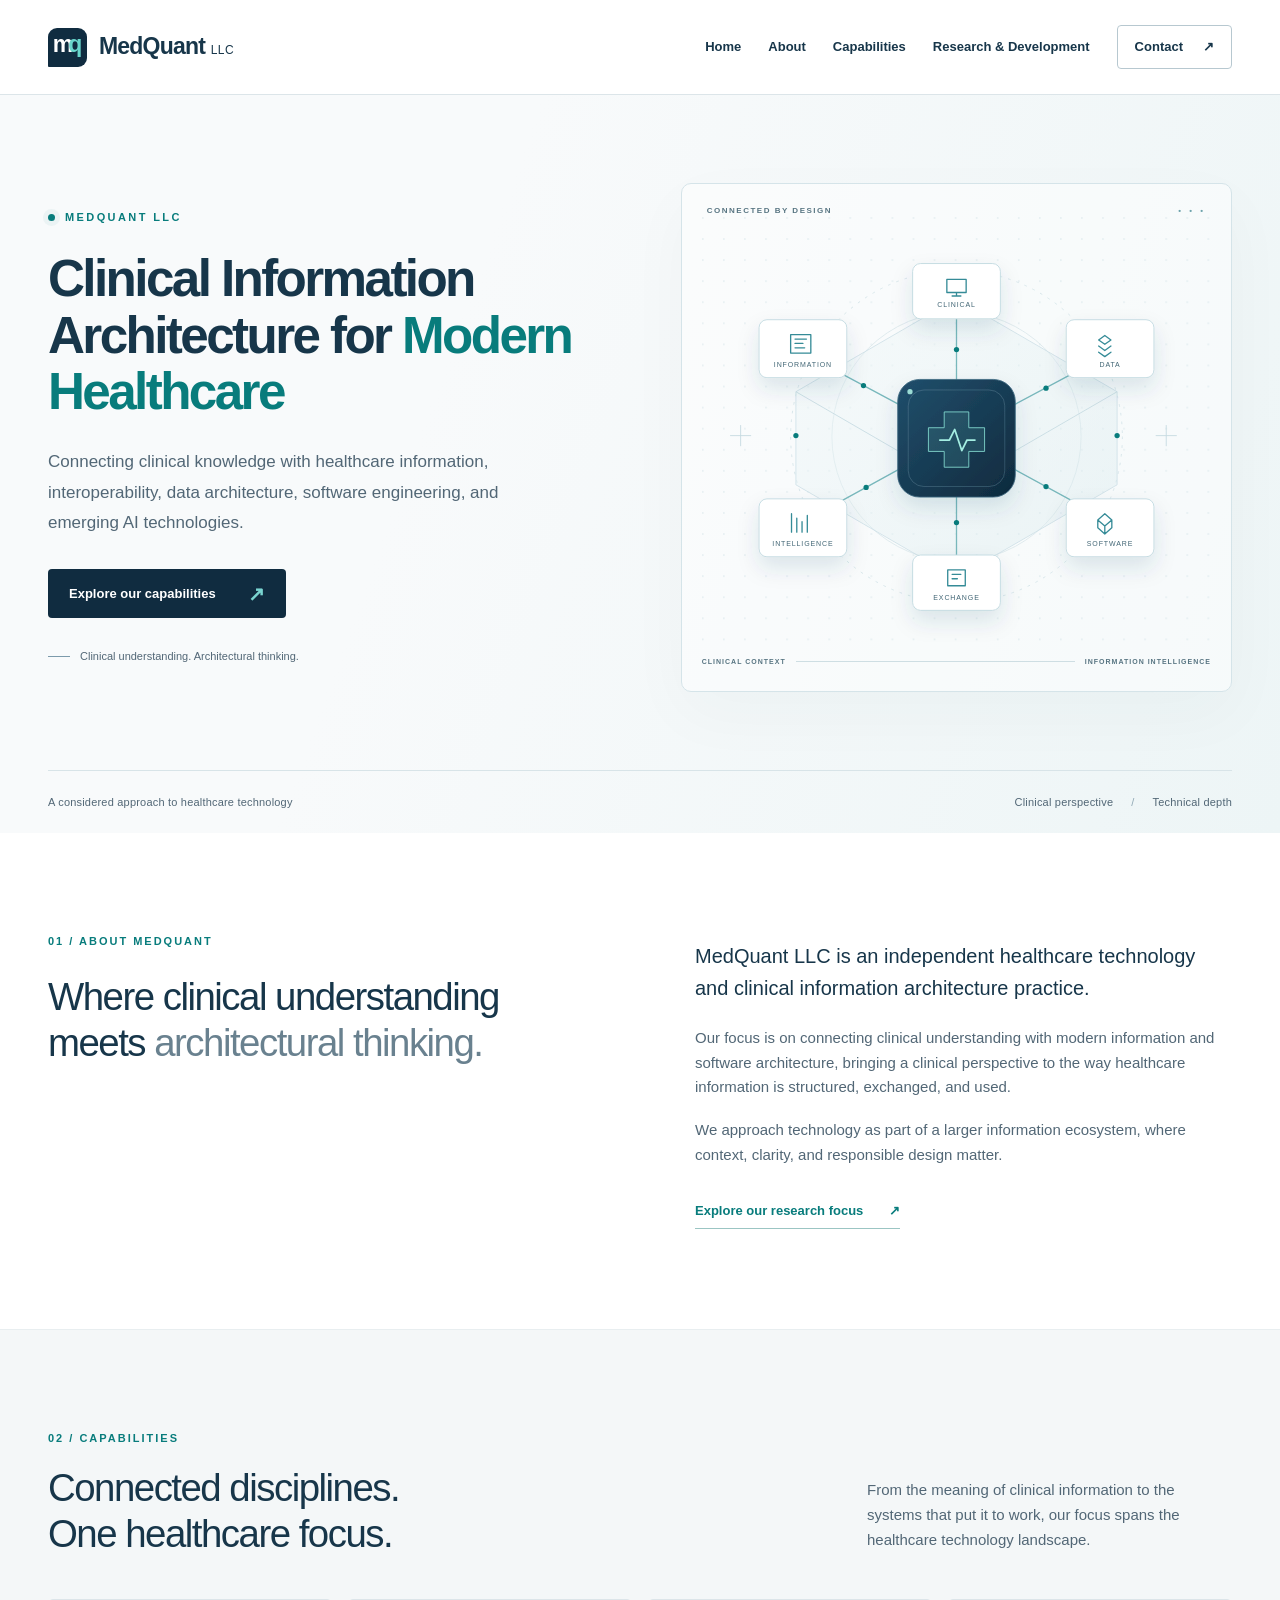
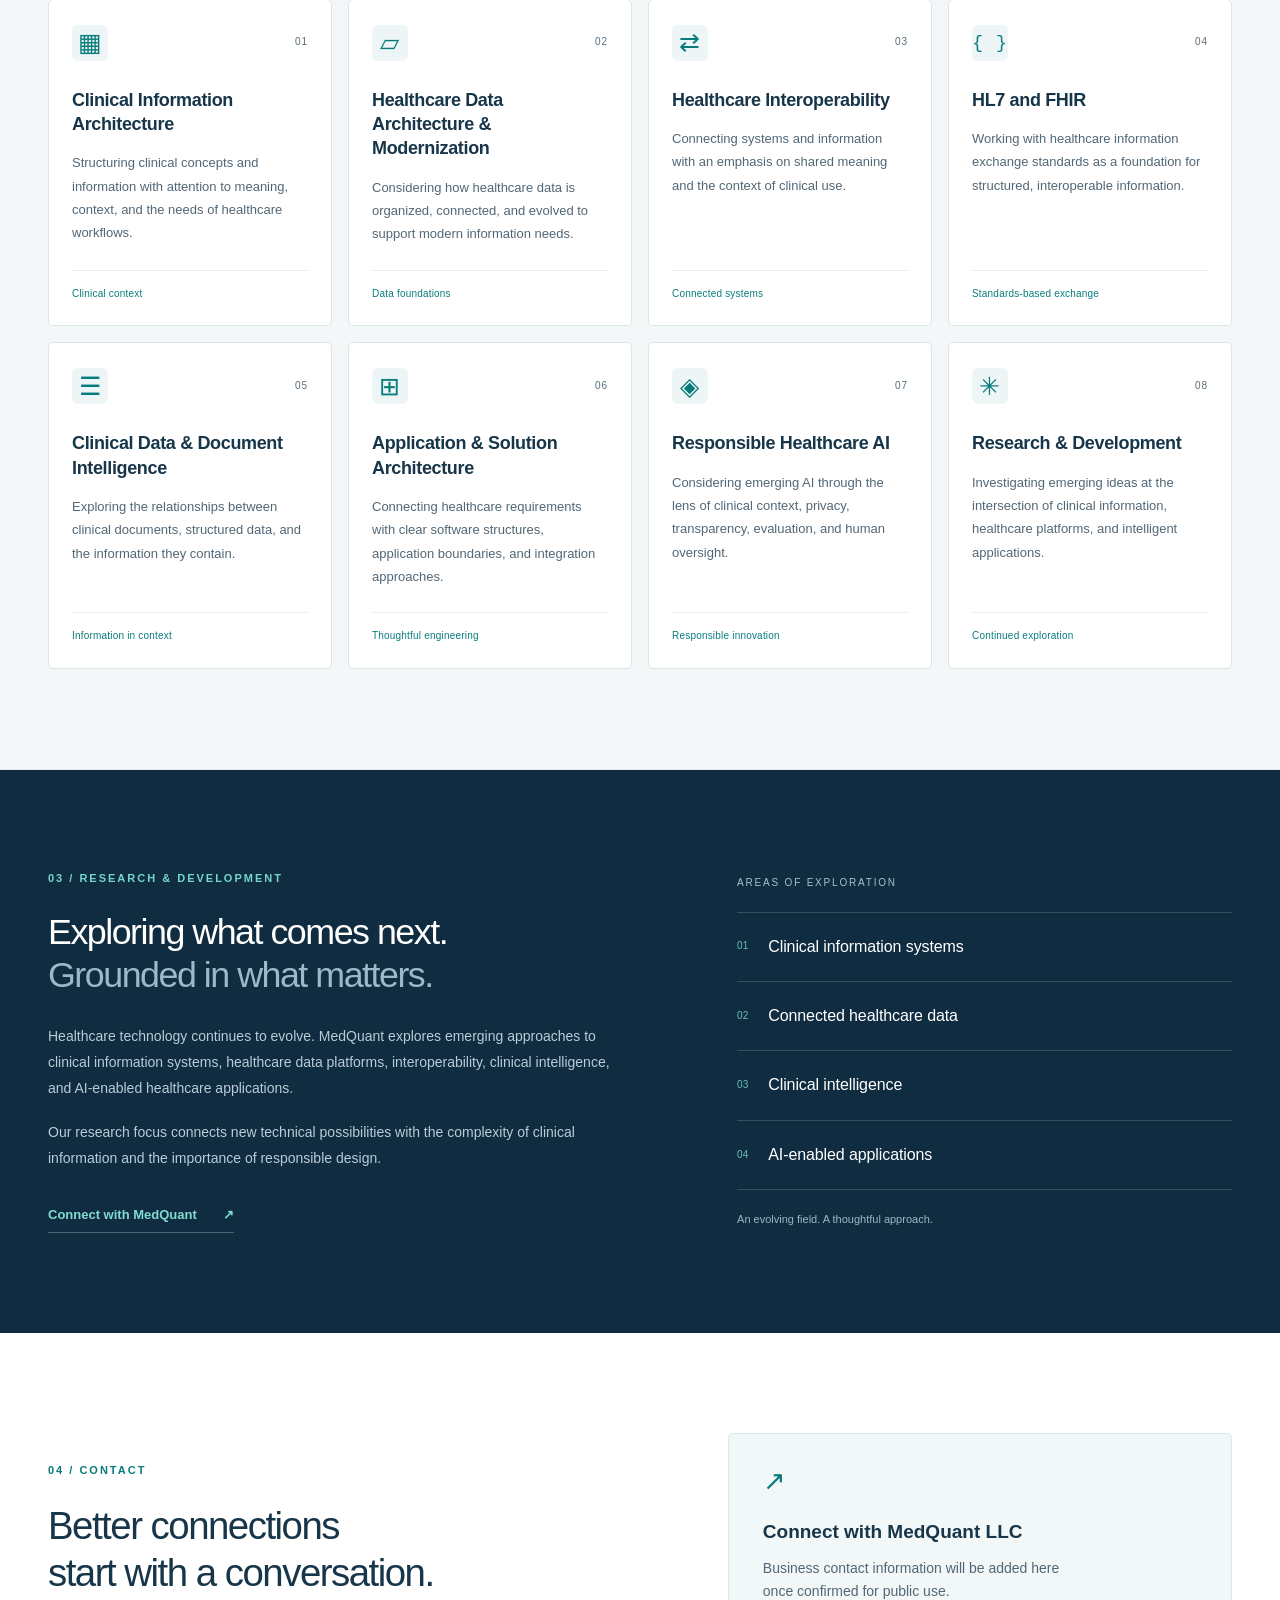
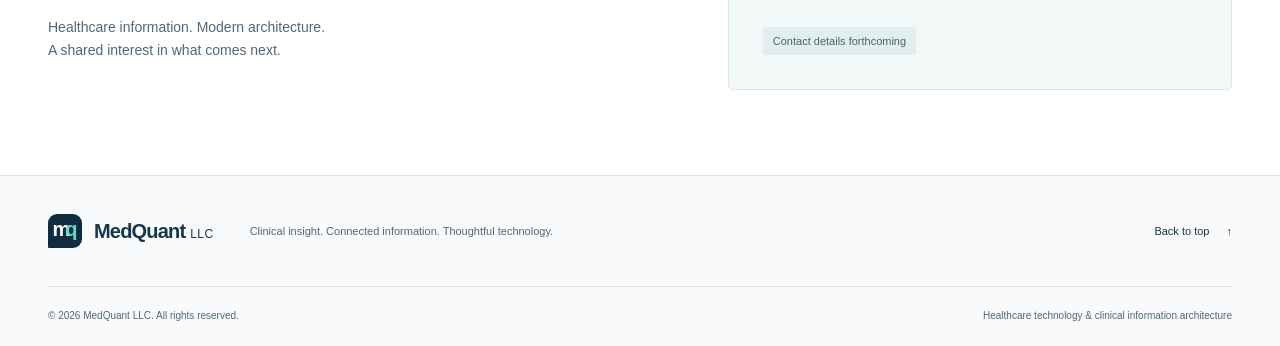
==== index.html @ b16096f4 "Build initial MedQuant public website Co-authored-by: Copilot <223556219+Copilot@users.noreply.githu" ====
<!doctype html>
<html lang="en">
  <head>
    <meta charset="utf-8">
    <meta name="viewport" content="width=device-width, initial-scale=1">
    <meta name="description" content="MedQuant LLC is an independent healthcare technology practice connecting clinical understanding with information architecture, interoperability, software engineering, and responsible AI.">
    <meta name="theme-color" content="#102c40">
    <title>MedQuant LLC | Clinical Information Architecture</title>
    <link rel="icon" href="assets/images/favicon.svg" type="image/svg+xml">
    <link rel="stylesheet" href="assets/css/styles.css">
    <script src="assets/js/main.js" defer></script>
  </head>
  <body>
    <a class="skip-link" href="#main">Skip to content</a>
    <header class="site-header">
      <div class="container header-inner">
        <a class="brand" href="#home" aria-label="MedQuant LLC home">
          <span class="brand-mark" aria-hidden="true">m<span>q</span></span>
          <span>MedQuant <span class="brand-legal">LLC</span></span>
        </a>
        <button class="menu-toggle" type="button" aria-expanded="false" aria-controls="primary-navigation" hidden>Menu <span aria-hidden="true">+</span></button>
        <nav id="primary-navigation" aria-label="Main navigation">
          <a href="#home">Home</a>
          <a href="#about">About</a>
          <a href="#capabilities">Capabilities</a>
          <a href="#research">Research &amp; Development</a>
          <a class="nav-contact" href="#contact">Contact <span aria-hidden="true">&#8599;</span></a>
        </nav>
      </div>
    </header>

    <main id="main">
      <section class="hero" id="home" aria-labelledby="hero-title">
        <div class="container hero-grid">
          <div class="hero-copy">
            <p class="eyebrow"><span class="status-dot" aria-hidden="true"></span> MedQuant LLC</p>
            <h1 id="hero-title">Clinical Information Architecture for <span>Modern Healthcare</span></h1>
            <p class="hero-description">Connecting clinical knowledge with healthcare information, interoperability, data architecture, software engineering, and emerging AI technologies.</p>
            <a class="button button-primary" href="#capabilities">Explore our capabilities <span aria-hidden="true">&#8599;</span></a>
            <div class="hero-note"><span aria-hidden="true"></span> Clinical understanding. Architectural thinking.</div>
          </div>
          <div class="hero-visual" aria-hidden="true">
            <div class="visual-heading"><span>CONNECTED BY DESIGN</span><span class="visual-dots">&#8226; &#8226; &#8226;</span></div>
            <img src="assets/images/architecture.svg" alt="" width="580" height="500" fetchpriority="high">
            <div class="visual-caption"><span>CLINICAL CONTEXT</span><span class="caption-line"></span><span>INFORMATION INTELLIGENCE</span></div>
          </div>
        </div>
        <div class="container hero-bottom"><span>A considered approach to healthcare technology</span><span class="hero-bottom-right">Clinical perspective <span aria-hidden="true">/</span> Technical depth</span></div>
      </section>

      <section class="section about" id="about" aria-labelledby="about-title">
        <div class="container about-grid">
          <div>
            <p class="eyebrow">01 / About MedQuant</p>
            <h2 id="about-title">Where clinical understanding meets <span class="text-muted">architectural thinking.</span></h2>
          </div>
          <div class="about-copy">
            <p class="lead">MedQuant LLC is an independent healthcare technology and clinical information architecture practice.</p>
            <p>Our focus is on connecting clinical understanding with modern information and software architecture, bringing a clinical perspective to the way healthcare information is structured, exchanged, and used.</p>
            <p>We approach technology as part of a larger information ecosystem, where context, clarity, and responsible design matter.</p>
            <a class="text-link" href="#research">Explore our research focus <span aria-hidden="true">&#8599;</span></a>
          </div>
        </div>
      </section>

      <section class="section capabilities" id="capabilities" aria-labelledby="capabilities-title">
        <div class="container">
          <div class="section-heading">
            <div>
              <p class="eyebrow">02 / Capabilities</p>
              <h2 id="capabilities-title">Connected disciplines.<br>One healthcare focus.</h2>
            </div>
            <p>From the meaning of clinical information to the systems that put it to work, our focus spans the healthcare technology landscape.</p>
          </div>
          <div class="capability-grid">
            <article class="capability-card">
              <div class="card-top"><span class="card-symbol" aria-hidden="true">&#9638;</span><span>01</span></div>
              <h3>Clinical Information Architecture</h3>
              <p>Structuring clinical concepts and information with attention to meaning, context, and the needs of healthcare workflows.</p>
              <span class="card-tag">Clinical context</span>
            </article>
            <article class="capability-card">
              <div class="card-top"><span class="card-symbol" aria-hidden="true">&#9649;</span><span>02</span></div>
              <h3>Healthcare Data Architecture &amp; Modernization</h3>
              <p>Considering how healthcare data is organized, connected, and evolved to support modern information needs.</p>
              <span class="card-tag">Data foundations</span>
            </article>
            <article class="capability-card">
              <div class="card-top"><span class="card-symbol" aria-hidden="true">&#8644;</span><span>03</span></div>
              <h3>Healthcare Interoperability</h3>
              <p>Connecting systems and information with an emphasis on shared meaning and the context of clinical use.</p>
              <span class="card-tag">Connected systems</span>
            </article>
            <article class="capability-card">
              <div class="card-top"><span class="card-symbol symbol-code" aria-hidden="true">{ }</span><span>04</span></div>
              <h3>HL7 and FHIR</h3>
              <p>Working with healthcare information exchange standards as a foundation for structured, interoperable information.</p>
              <span class="card-tag">Standards-based exchange</span>
            </article>
            <article class="capability-card">
              <div class="card-top"><span class="card-symbol" aria-hidden="true">&#9776;</span><span>05</span></div>
              <h3>Clinical Data &amp; Document Intelligence</h3>
              <p>Exploring the relationships between clinical documents, structured data, and the information they contain.</p>
              <span class="card-tag">Information in context</span>
            </article>
            <article class="capability-card">
              <div class="card-top"><span class="card-symbol" aria-hidden="true">&#8862;</span><span>06</span></div>
              <h3>Application &amp; Solution Architecture</h3>
              <p>Connecting healthcare requirements with clear software structures, application boundaries, and integration approaches.</p>
              <span class="card-tag">Thoughtful engineering</span>
            </article>
            <article class="capability-card">
              <div class="card-top"><span class="card-symbol" aria-hidden="true">&#9672;</span><span>07</span></div>
              <h3>Responsible Healthcare AI</h3>
              <p>Considering emerging AI through the lens of clinical context, privacy, transparency, evaluation, and human oversight.</p>
              <span class="card-tag">Responsible innovation</span>
            </article>
            <article class="capability-card">
              <div class="card-top"><span class="card-symbol" aria-hidden="true">&#10035;</span><span>08</span></div>
              <h3>Research &amp; Development</h3>
              <p>Investigating emerging ideas at the intersection of clinical information, healthcare platforms, and intelligent applications.</p>
              <span class="card-tag">Continued exploration</span>
            </article>
          </div>
        </div>
      </section>

      <section class="section research" id="research" aria-labelledby="research-title">
        <div class="container research-grid">
          <div class="research-copy">
            <p class="eyebrow">03 / Research &amp; Development</p>
            <h2 id="research-title">Exploring what comes next.<br><span>Grounded in what matters.</span></h2>
            <p>Healthcare technology continues to evolve. MedQuant explores emerging approaches to clinical information systems, healthcare data platforms, interoperability, clinical intelligence, and AI-enabled healthcare applications.</p>
            <p>Our research focus connects new technical possibilities with the complexity of clinical information and the importance of responsible design.</p>
            <a class="text-link" href="#contact">Connect with MedQuant <span aria-hidden="true">&#8599;</span></a>
          </div>
          <div class="research-topics">
            <p class="topics-label">AREAS OF EXPLORATION</p>
            <div><span class="topic-number">01</span><h3>Clinical information systems</h3></div>
            <div><span class="topic-number">02</span><h3>Connected healthcare data</h3></div>
            <div><span class="topic-number">03</span><h3>Clinical intelligence</h3></div>
            <div><span class="topic-number">04</span><h3>AI-enabled applications</h3></div>
            <p class="research-note">An evolving field. A thoughtful approach.</p>
          </div>
        </div>
      </section>

      <section class="section contact" id="contact" aria-labelledby="contact-title">
        <div class="container contact-panel">
          <div>
            <p class="eyebrow">04 / Contact</p>
            <h2 id="contact-title">Better connections<br>start with a conversation.</h2>
            <p>Healthcare information. Modern architecture.<br>A shared interest in what comes next.</p>
          </div>
          <!-- Replace this placeholder only with validated public business contact details. -->
          <div class="contact-details">
            <span class="contact-icon" aria-hidden="true">&#8599;</span>
            <h3>Connect with MedQuant LLC</h3>
            <p>Business contact information will be added here once confirmed for public use.</p>
            <span class="contact-status">Contact details forthcoming</span>
          </div>
        </div>
      </section>
    </main>

    <footer class="site-footer">
      <div class="container footer-main">
        <a class="brand" href="#home"><span class="brand-mark" aria-hidden="true">m<span>q</span></span><span>MedQuant <span class="brand-legal">LLC</span></span></a>
        <p>Clinical insight. Connected information. Thoughtful technology.</p>
        <a class="back-top" href="#home">Back to top <span aria-hidden="true">&#8593;</span></a>
      </div>
      <div class="container footer-bottom">
        <p>&copy; <span id="copyright-year">2026</span> MedQuant LLC. All rights reserved.</p>
        <span>Healthcare technology &amp; clinical information architecture</span>
      </div>
    </footer>
  </body>
</html>
---- assets/css/styles.css ----
:root {
  color-scheme: light;
  --navy: #102c40;
  --ink: #17364a;
  --muted: #526776;
  --teal: #087c7c;
  --line: #dce5e9;
  --paper: #f4f7f8;
  --white: #fff;
}

* { box-sizing: border-box; }
html { scroll-behavior: smooth; scroll-padding-top: 110px; }
body { margin: 0; color: var(--ink); background: var(--white); font-family: "Segoe UI", Arial, sans-serif; font-size: 16px; line-height: 1.65; -webkit-font-smoothing: antialiased; }
a { color: inherit; text-decoration: none; }
button { font: inherit; }
img { display: block; max-width: 100%; height: auto; }
h1, h2, h3, p { margin: 0; }
h1, h2, h3 { line-height: 1.15; }
a, button { -webkit-tap-highlight-color: transparent; }
a:focus-visible, button:focus-visible { outline: 3px solid #087c7c; outline-offset: 6px; border-radius: 2px; }
.container { width: min(1240px, calc(100% - 96px)); margin-inline: auto; }
.skip-link { position: fixed; top: 10px; left: 10px; z-index: 20; padding: 10px 18px; background: var(--white); color: var(--navy); transform: translateY(-160%); }
.skip-link:focus { transform: translateY(0); }
.site-header { position: sticky; top: 0; z-index: 10; background: rgba(255,255,255,.97); border-bottom: 1px solid var(--line); }
.header-inner { display: flex; align-items: center; justify-content: space-between; min-height: 94px; gap: 30px; }
.brand { display: inline-flex; align-items: center; gap: 12px; font-size: 23px; font-weight: 650; letter-spacing: -.8px; white-space: nowrap; }
.brand-legal { font-size: 12px; font-weight: 500; letter-spacing: .5px; }
.brand-mark { display: inline-flex; align-items: center; justify-content: center; width: 39px; height: 39px; border-radius: 9px 9px 9px 1px; background: var(--navy); color: white; font-size: 23px; font-weight: 600; letter-spacing: -5px; padding-right: 5px; padding-bottom: 4px; }
.brand-mark span { color: #69d6cb; }
nav { display: flex; align-items: center; gap: 27px; font-size: 13px; font-weight: 600; }
nav a { padding-block: 12px; }
nav a:hover, .back-top:hover { color: var(--teal); }
.nav-contact { display: flex; gap: 20px; align-items: center; border: 1px solid #b7c8d0; padding: 10px 17px; border-radius: 4px; }
.menu-toggle { background: transparent; color: var(--navy); border: 1px solid var(--line); padding: 8px 13px; border-radius: 4px; cursor: pointer; }
.menu-toggle span { margin-left: 12px; }
.hero { position: relative; overflow: hidden; background: linear-gradient(110deg, #f8fafb 35%, #edf5f6 100%); }
.hero-grid { display: grid; grid-template-columns: 1.05fr 1fr; gap: 54px; align-items: center; padding-block: 88px 78px; }
.eyebrow { color: var(--teal); text-transform: uppercase; letter-spacing: 2px; font-size: 11px; line-height: 1.5; font-weight: 750; margin-bottom: 25px; }
.hero .eyebrow { display: flex; align-items: center; gap: 10px; letter-spacing: 2.4px; }
.status-dot { height: 7px; width: 7px; background: var(--teal); border-radius: 50%; box-shadow: 0 0 0 5px #087c7c0d; }
h1 { font-size: clamp(40px, 4vw, 58px); letter-spacing: -2.6px; font-weight: 550; line-height: 1.11; max-width: 650px; }
h1 span { color: var(--teal); }
.hero-description { color: var(--muted); font-size: 17px; max-width: 510px; margin-block: 26px 30px; line-height: 1.8; }
.button { display: inline-flex; align-items: center; gap: 32px; border-radius: 4px; padding: 14px 21px; font-weight: 600; font-size: 13px; transition: background .2s, transform .2s; }
.button-primary { background: var(--navy); color: white; }
.button-primary:hover { background: #1b4a65; transform: translateY(-2px); }
.button span { font-size: 20px; line-height: 1; color: #79d4d0; }
.hero-note { display: flex; gap: 10px; align-items: center; font-size: 11px; color: var(--muted); margin-top: 29px; }
.hero-note > span { width: 22px; height: 1px; background: #7c9aab; }
.hero-visual { position: relative; padding: 20px 20px 23px; background: #ffffff80; border: 1px solid #d5e4e9; border-radius: 10px; box-shadow: 0 22px 65px #163c4e08; }
.visual-heading, .visual-caption { display: flex; justify-content: space-between; gap: 10px; align-items: center; color: #587582; font-size: 8px; letter-spacing: 1.5px; font-weight: 650; }
.visual-heading { padding-inline: 5px; }
.visual-dots { color: #6ea3ac; letter-spacing: 3px; }
.hero-visual img { width: 100%; }
.visual-caption { font-size: 7px; letter-spacing: 1px; white-space: nowrap; }
.caption-line { height: 1px; background: #cedee3; flex: 1; }
.hero-bottom { display: flex; justify-content: space-between; align-items: center; gap: 20px; padding-block: 22px; border-top: 1px solid #d8e4e8; color: var(--muted); font-size: 11px; letter-spacing: .2px; }
.hero-bottom-right { display: flex; gap: 18px; }
.hero-bottom-right > span { color: #91a9b5; }
.section { padding-block: 100px; }
h2 { font-size: clamp(30px, 3vw, 40px); font-weight: 500; letter-spacing: -1.5px; line-height: 1.2; }
.text-muted { color: #69818f; }
.about-grid { display: grid; grid-template-columns: 1fr 1fr; gap: 110px; }
.about h2 { max-width: 470px; }
.about-copy { padding-top: 7px; }
.about-copy p { margin-bottom: 18px; color: var(--muted); font-size: 15px; }
.about-copy .lead { color: var(--ink); font-size: 20px; line-height: 1.6; margin-bottom: 22px; }
.text-link { display: inline-flex; align-items: center; gap: 26px; font-size: 13px; font-weight: 650; color: var(--teal); padding-block: 7px; margin-top: 7px; border-bottom: 1px solid #9bc5c3; }
.text-link:hover { border-bottom-color: currentColor; }
.capabilities { background: var(--paper); border-block: 1px solid #e8eef0; }
.section-heading { display: flex; justify-content: space-between; align-items: flex-end; gap: 60px; margin-bottom: 42px; }
.section-heading > p { max-width: 365px; font-size: 15px; color: var(--muted); padding-bottom: 4px; }
.section-heading .eyebrow { margin-bottom: 18px; }
.capability-grid { display: grid; grid-template-columns: repeat(4, 1fr); gap: 16px; }
.capability-card { display: flex; flex-direction: column; padding: 25px 23px 23px; border: 1px solid var(--line); border-radius: 5px; background: white; transition: border-color .2s, box-shadow .2s; }
.capability-card:hover { border-color: #9cbdc3; box-shadow: 0 8px 25px #17364a06; }
.card-top { display: flex; align-items: center; justify-content: space-between; margin-bottom: 27px; color: #596f7d; font-size: 10px; letter-spacing: 1px; }
.card-symbol { display: inline-flex; justify-content: center; align-items: center; width: 36px; height: 36px; border-radius: 6px; background: #edf5f6; color: var(--teal); font-size: 25px; line-height: 1; }
.symbol-code { font-size: 18px; letter-spacing: 1px; font-family: monospace; }
.capability-card h3 { font-size: 18px; font-weight: 600; line-height: 1.35; letter-spacing: -.35px; margin-bottom: 15px; }
.capability-card p { color: var(--muted); font-size: 13px; line-height: 1.8; margin-bottom: 24px; }
.card-tag { display: block; margin-top: auto; padding-top: 15px; border-top: 1px solid #e9eff1; color: var(--teal); font-size: 10px; letter-spacing: .2px; }
.research { position: relative; background: var(--navy); color: white; }
.research-grid { display: grid; grid-template-columns: 1.15fr 1fr; gap: 120px; align-items: center; }
.research .eyebrow { color: #75d5cc; }
.research h2 { font-size: clamp(30px, 2.8vw, 38px); margin-bottom: 27px; }
.research h2 span { color: #9bb9c7; }
.research-copy > p:not(.eyebrow) { color: #b9ccd7; font-size: 14px; margin-bottom: 18px; line-height: 1.85; }
.research .text-link { color: #82dbd0; border-color: #456b76; }
.research a:focus-visible { outline-color: #82dbd0; }
.topics-label { font-size: 10px; letter-spacing: 1.8px; color: #a4c0ce; margin-bottom: 20px; }
.research-topics > div { display: flex; align-items: center; gap: 20px; border-top: 1px solid #315062; padding-block: 25px; }
.topic-number { font-size: 10px; color: #6fbdbb; }
.research-topics h3 { flex: 1; font-size: 16px; font-weight: 450; letter-spacing: -.1px; }
.research-note { border-top: 1px solid #315062; padding-top: 20px; color: #9bb7c5; font-size: 11px; }
.contact { background: #fff; padding-bottom: 85px; }
.contact-panel { display: grid; grid-template-columns: 1.15fr 1fr; gap: 100px; align-items: center; }
.contact h2 { margin-bottom: 20px; }
.contact-panel > div > p:not(.eyebrow) { font-size: 14px; color: var(--muted); }
.contact-details { position: relative; padding: 34px; background: #f2f7f7; border: 1px solid #dbe8e9; border-radius: 5px; }
.contact-icon { display: block; color: var(--teal); font-size: 27px; line-height: 1; margin-bottom: 26px; }
.contact-details h3 { font-size: 19px; font-weight: 600; margin-bottom: 14px; }
.contact-details p { max-width: 320px; }
.contact-status { display: inline-block; font-size: 11px; color: #44646c; margin-top: 24px; padding: 5px 10px; background: #e2eeee; border-radius: 3px; }
.site-footer { border-top: 1px solid var(--line); background: #f8fafb; }
.footer-main { display: flex; align-items: center; gap: 36px; padding-block: 38px; }
.footer-main .brand { font-size: 20px; }
.footer-main .brand-mark { width: 34px; height: 34px; font-size: 20px; }
.footer-main > p { color: var(--muted); font-size: 11px; }
.back-top { margin-left: auto; font-size: 11px; white-space: nowrap; }
.back-top span { margin-left: 14px; }
.footer-bottom { display: flex; justify-content: space-between; gap: 20px; border-top: 1px solid var(--line); padding-block: 21px; color: var(--muted); font-size: 10px; }

@media (min-width: 901px) { .menu-toggle:not([hidden]) { display: none; } }
@media (max-width: 1100px) {
  .container { width: calc(100% - 64px); }
  nav { gap: 18px; font-size: 12px; }
  .brand { font-size: 21px; }
  .hero-grid { gap: 30px; padding-block: 70px; }
  h1 { font-size: 45px; }
  .capability-grid { grid-template-columns: repeat(2, 1fr); }
  .about-grid, .research-grid, .contact-panel { gap: 65px; }
}
@media (max-width: 900px) {
  html { scroll-padding-top: 100px; }
  .site-header:not(.nav-ready) { position: static; }
  .header-inner { flex-wrap: wrap; min-height: 80px; gap: 0; padding-block: 18px; }
  .menu-toggle:not([hidden]) { display: block; }
  nav { width: 100%; flex-wrap: wrap; gap: 8px 23px; padding-top: 16px; }
  .nav-ready nav { display: none; }
  .nav-ready nav.is-open { display: flex; }
  .nav-contact { padding: 7px 12px; }
  .hero-grid { grid-template-columns: 1fr 1fr; gap: 25px; }
  h1 { font-size: 38px; letter-spacing: -1.6px; }
  .hero-description { font-size: 15px; }
  .hero-visual { padding: 15px; }
  .visual-caption { white-space: normal; font-size: 6px; }
  .section { padding-block: 75px; }
  .about-grid, .research-grid, .contact-panel { gap: 40px; }
  .section-heading { gap: 35px; }
  .section-heading > p { max-width: 280px; font-size: 14px; }
  .about-copy .lead { font-size: 18px; }
  .footer-main { flex-wrap: wrap; gap: 20px; }
  .footer-main > p { max-width: 230px; }
}
@media (max-width: 640px) {
  .container { width: calc(100% - 40px); }
  .brand { font-size: 21px; }
  .brand-mark { width: 35px; height: 35px; font-size: 21px; }
  .hero-grid { grid-template-columns: 1fr; padding-block: 48px 38px; gap: 36px; }
  h1 { font-size: clamp(37px, 9.5vw, 52px); letter-spacing: -1.8px; max-width: 510px; }
  .hero-description { font-size: 16px; margin-block: 23px 26px; }
  .hero-note { margin-top: 24px; }
  .hero-visual { max-width: 440px; width: 100%; margin-inline: auto; padding: 16px; }
  .hero-visual img { max-height: 310px; }
  .visual-caption { font-size: 6px; white-space: nowrap; }
  .hero-bottom { font-size: 10px; padding-block: 18px; }
  .hero-bottom-right { display: none; }
  .section { padding-block: 60px; }
  .eyebrow { margin-bottom: 19px; font-size: 10px; }
  h2 { font-size: 32px; letter-spacing: -1.2px; }
  .about-grid, .research-grid, .contact-panel { grid-template-columns: 1fr; gap: 30px; }
  .about-copy { padding-top: 0; }
  .section-heading { display: block; margin-bottom: 30px; }
  .section-heading > p { margin-top: 22px; max-width: none; }
  .capability-grid { gap: 12px; }
  .capability-card { padding: 19px 16px; }
  .card-top { margin-bottom: 22px; }
  .capability-card h3 { font-size: 16px; }
  .capability-card p { font-size: 12px; }
  .card-tag { font-size: 9px; }
  .research-grid { gap: 42px; }
  .research-topics > div { padding-block: 23px; }
  .contact-details { padding: 28px; }
  .footer-main { gap: 20px; padding-block: 30px; }
  .footer-main > p { order: 3; width: 100%; max-width: none; }
  .footer-bottom { flex-direction: column; gap: 7px; padding-block: 20px; }
}
@media (max-width: 360px) {
  .container { width: calc(100% - 32px); }
  .capability-grid { grid-template-columns: 1fr; }
  .visual-caption { font-size: 5px; }
}
@media (prefers-reduced-motion: reduce) {
  html { scroll-behavior: auto; }
  *, *::before, *::after { transition: none !important; }
}
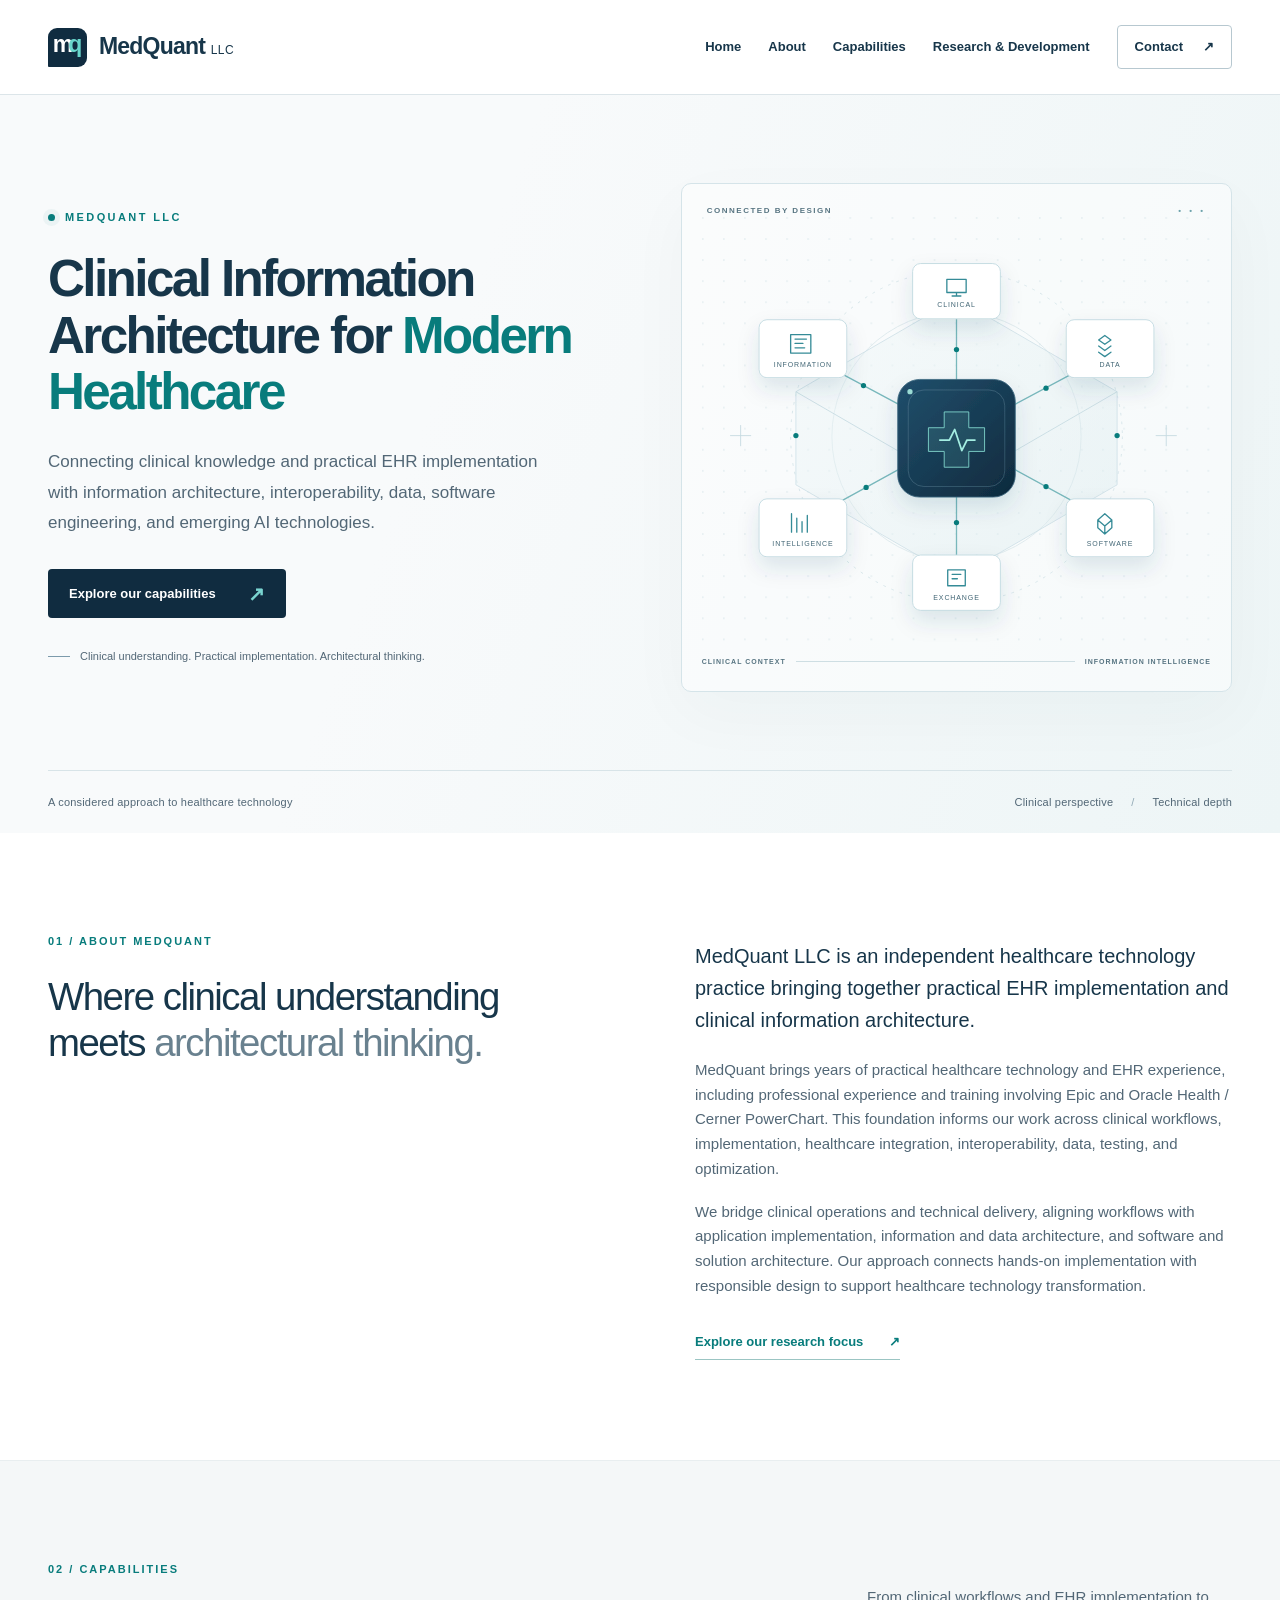
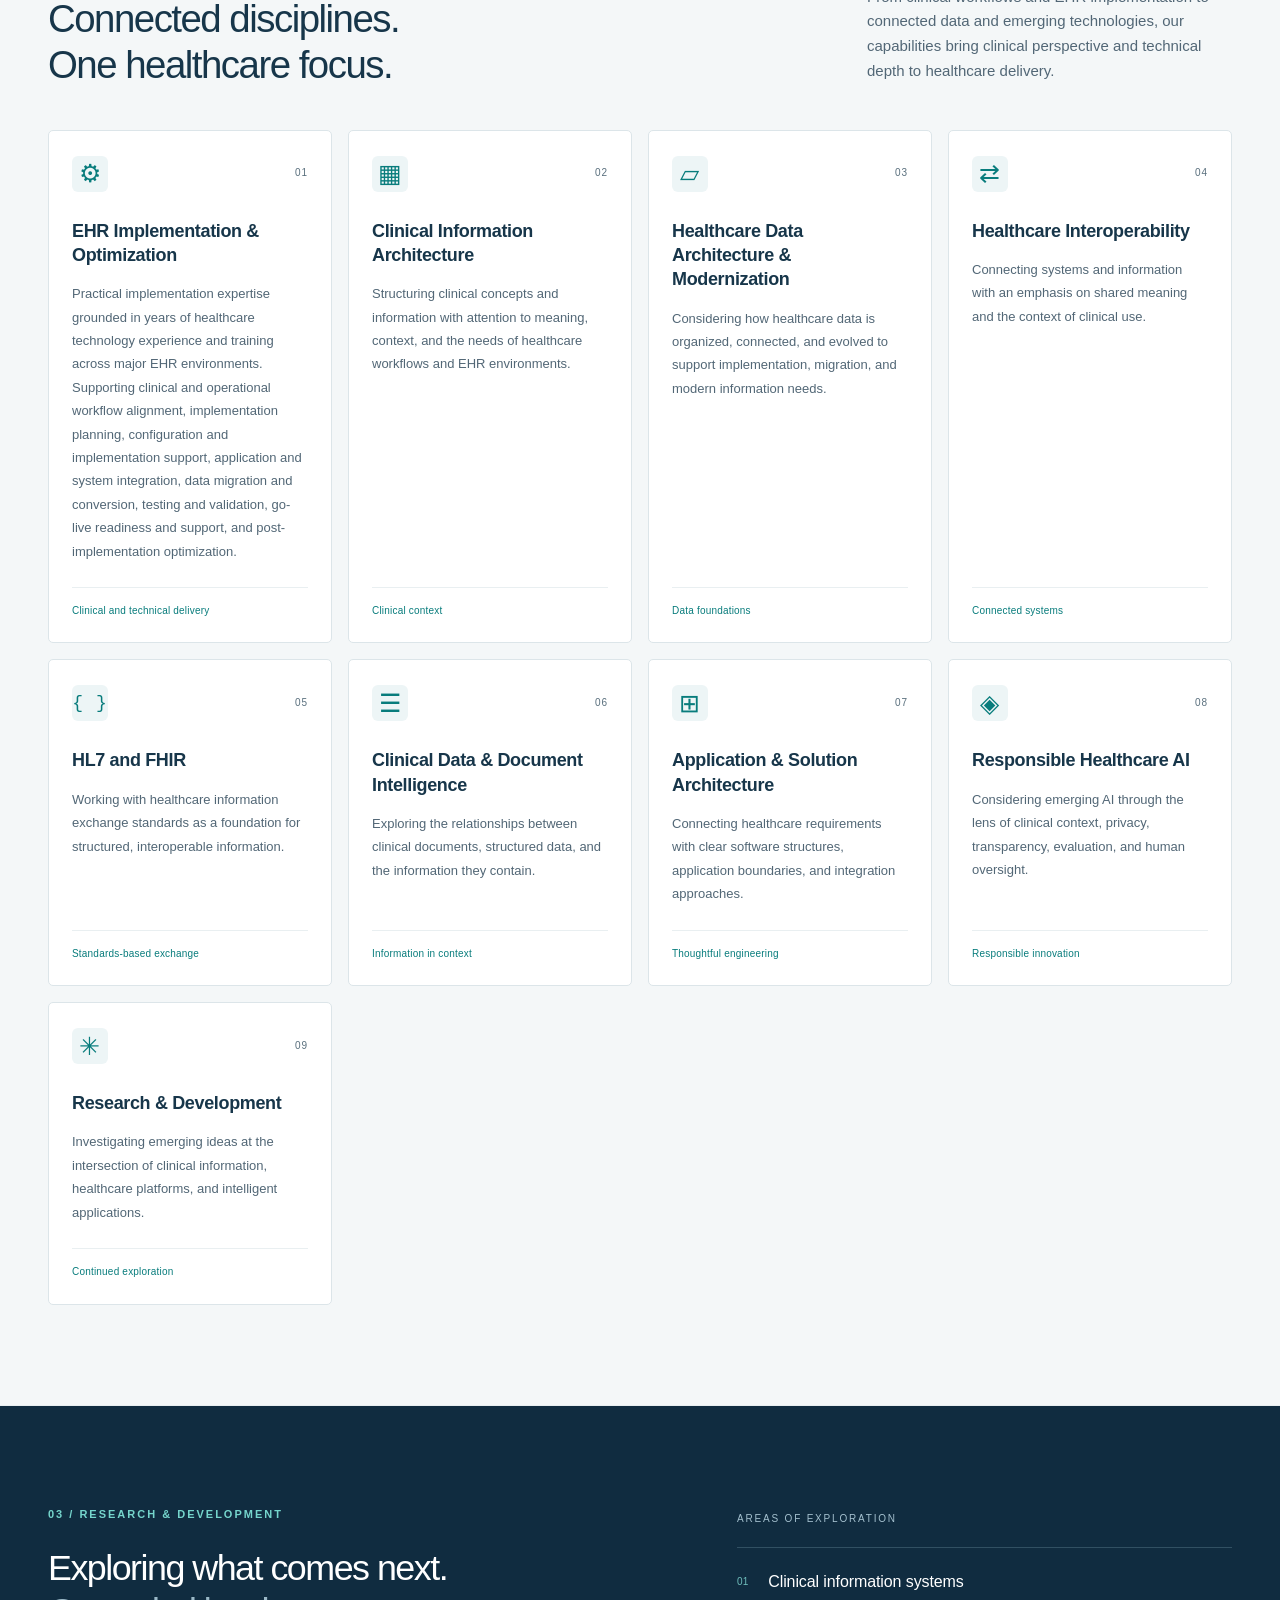
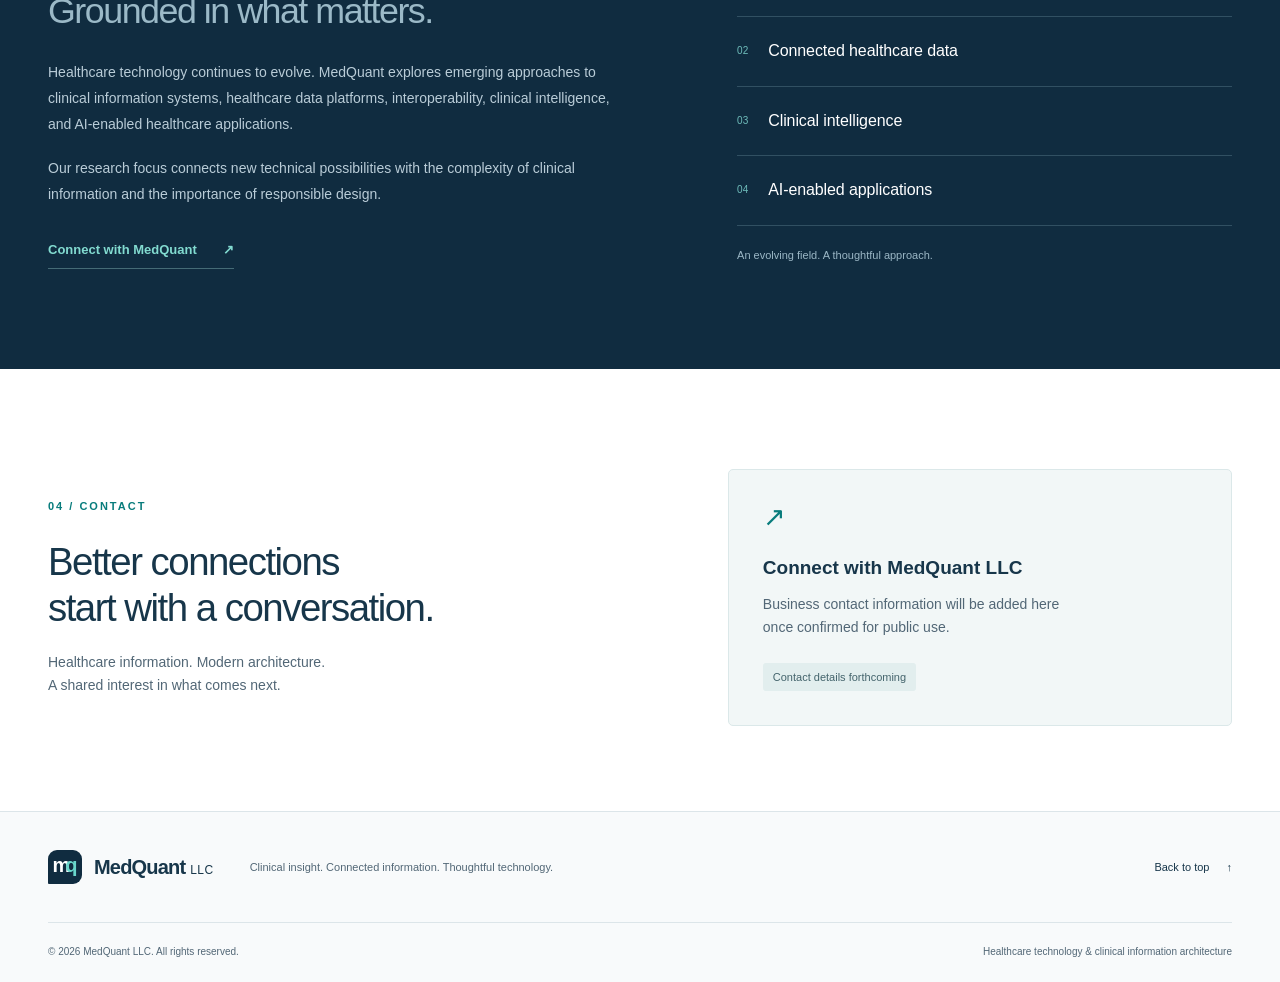
==== commit 761ba913: "Highlight EHR implementation and optimization capability Co-authored-by: Copilot <223556219+Copilot@" ====
--- a/index.html
+++ b/index.html
@@ -3,9 +3,9 @@
   <head>
     <meta charset="utf-8">
     <meta name="viewport" content="width=device-width, initial-scale=1">
-    <meta name="description" content="MedQuant LLC is an independent healthcare technology practice connecting clinical understanding with information architecture, interoperability, software engineering, and responsible AI.">
+    <meta name="description" content="MedQuant LLC connects practical EHR implementation and optimization with clinical understanding, information architecture, interoperability, software engineering, and responsible AI.">
     <meta name="theme-color" content="#102c40">
-    <title>MedQuant LLC | Clinical Information Architecture</title>
+    <title>MedQuant LLC | EHR Implementation &amp; Clinical Information Architecture</title>
     <link rel="icon" href="assets/images/favicon.svg" type="image/svg+xml">
     <link rel="stylesheet" href="assets/css/styles.css">
     <script src="assets/js/main.js" defer></script>
@@ -35,9 +35,9 @@
           <div class="hero-copy">
             <p class="eyebrow"><span class="status-dot" aria-hidden="true"></span> MedQuant LLC</p>
             <h1 id="hero-title">Clinical Information Architecture for <span>Modern Healthcare</span></h1>
-            <p class="hero-description">Connecting clinical knowledge with healthcare information, interoperability, data architecture, software engineering, and emerging AI technologies.</p>
+            <p class="hero-description">Connecting clinical knowledge and practical EHR implementation with information architecture, interoperability, data, software engineering, and emerging AI technologies.</p>
             <a class="button button-primary" href="#capabilities">Explore our capabilities <span aria-hidden="true">&#8599;</span></a>
-            <div class="hero-note"><span aria-hidden="true"></span> Clinical understanding. Architectural thinking.</div>
+            <div class="hero-note"><span aria-hidden="true"></span> Clinical understanding. Practical implementation. Architectural thinking.</div>
           </div>
           <div class="hero-visual" aria-hidden="true">
             <div class="visual-heading"><span>CONNECTED BY DESIGN</span><span class="visual-dots">&#8226; &#8226; &#8226;</span></div>
@@ -55,9 +55,9 @@
             <h2 id="about-title">Where clinical understanding meets <span class="text-muted">architectural thinking.</span></h2>
           </div>
           <div class="about-copy">
-            <p class="lead">MedQuant LLC is an independent healthcare technology and clinical information architecture practice.</p>
-            <p>Our focus is on connecting clinical understanding with modern information and software architecture, bringing a clinical perspective to the way healthcare information is structured, exchanged, and used.</p>
-            <p>We approach technology as part of a larger information ecosystem, where context, clarity, and responsible design matter.</p>
+            <p class="lead">MedQuant LLC is an independent healthcare technology practice bringing together practical EHR implementation and clinical information architecture.</p>
+            <p>MedQuant brings years of practical healthcare technology and EHR experience, including professional experience and training involving Epic and Oracle Health / Cerner PowerChart. This foundation informs our work across clinical workflows, implementation, healthcare integration, interoperability, data, testing, and optimization.</p>
+            <p>We bridge clinical operations and technical delivery, aligning workflows with application implementation, information and data architecture, and software and solution architecture. Our approach connects hands-on implementation with responsible design to support healthcare technology transformation.</p>
             <a class="text-link" href="#research">Explore our research focus <span aria-hidden="true">&#8599;</span></a>
           </div>
         </div>
@@ -70,53 +70,59 @@
               <p class="eyebrow">02 / Capabilities</p>
               <h2 id="capabilities-title">Connected disciplines.<br>One healthcare focus.</h2>
             </div>
-            <p>From the meaning of clinical information to the systems that put it to work, our focus spans the healthcare technology landscape.</p>
+            <p>From clinical workflows and EHR implementation to connected data and emerging technologies, our capabilities bring clinical perspective and technical depth to healthcare delivery.</p>
           </div>
           <div class="capability-grid">
             <article class="capability-card">
-              <div class="card-top"><span class="card-symbol" aria-hidden="true">&#9638;</span><span>01</span></div>
+              <div class="card-top"><span class="card-symbol" aria-hidden="true">&#9881;</span><span>01</span></div>
+              <h3>EHR Implementation &amp; Optimization</h3>
+              <p>Practical implementation expertise grounded in years of healthcare technology experience and training across major EHR environments. Supporting clinical and operational workflow alignment, implementation planning, configuration and implementation support, application and system integration, data migration and conversion, testing and validation, go-live readiness and support, and post-implementation optimization.</p>
+              <span class="card-tag">Clinical and technical delivery</span>
+            </article>
+            <article class="capability-card">
+              <div class="card-top"><span class="card-symbol" aria-hidden="true">&#9638;</span><span>02</span></div>
               <h3>Clinical Information Architecture</h3>
-              <p>Structuring clinical concepts and information with attention to meaning, context, and the needs of healthcare workflows.</p>
+              <p>Structuring clinical concepts and information with attention to meaning, context, and the needs of healthcare workflows and EHR environments.</p>
               <span class="card-tag">Clinical context</span>
             </article>
             <article class="capability-card">
-              <div class="card-top"><span class="card-symbol" aria-hidden="true">&#9649;</span><span>02</span></div>
+              <div class="card-top"><span class="card-symbol" aria-hidden="true">&#9649;</span><span>03</span></div>
               <h3>Healthcare Data Architecture &amp; Modernization</h3>
-              <p>Considering how healthcare data is organized, connected, and evolved to support modern information needs.</p>
+              <p>Considering how healthcare data is organized, connected, and evolved to support implementation, migration, and modern information needs.</p>
               <span class="card-tag">Data foundations</span>
             </article>
             <article class="capability-card">
-              <div class="card-top"><span class="card-symbol" aria-hidden="true">&#8644;</span><span>03</span></div>
+              <div class="card-top"><span class="card-symbol" aria-hidden="true">&#8644;</span><span>04</span></div>
               <h3>Healthcare Interoperability</h3>
               <p>Connecting systems and information with an emphasis on shared meaning and the context of clinical use.</p>
               <span class="card-tag">Connected systems</span>
             </article>
             <article class="capability-card">
-              <div class="card-top"><span class="card-symbol symbol-code" aria-hidden="true">{ }</span><span>04</span></div>
+              <div class="card-top"><span class="card-symbol symbol-code" aria-hidden="true">{ }</span><span>05</span></div>
               <h3>HL7 and FHIR</h3>
               <p>Working with healthcare information exchange standards as a foundation for structured, interoperable information.</p>
               <span class="card-tag">Standards-based exchange</span>
             </article>
             <article class="capability-card">
-              <div class="card-top"><span class="card-symbol" aria-hidden="true">&#9776;</span><span>05</span></div>
+              <div class="card-top"><span class="card-symbol" aria-hidden="true">&#9776;</span><span>06</span></div>
               <h3>Clinical Data &amp; Document Intelligence</h3>
               <p>Exploring the relationships between clinical documents, structured data, and the information they contain.</p>
               <span class="card-tag">Information in context</span>
             </article>
             <article class="capability-card">
-              <div class="card-top"><span class="card-symbol" aria-hidden="true">&#8862;</span><span>06</span></div>
+              <div class="card-top"><span class="card-symbol" aria-hidden="true">&#8862;</span><span>07</span></div>
               <h3>Application &amp; Solution Architecture</h3>
               <p>Connecting healthcare requirements with clear software structures, application boundaries, and integration approaches.</p>
               <span class="card-tag">Thoughtful engineering</span>
             </article>
             <article class="capability-card">
-              <div class="card-top"><span class="card-symbol" aria-hidden="true">&#9672;</span><span>07</span></div>
+              <div class="card-top"><span class="card-symbol" aria-hidden="true">&#9672;</span><span>08</span></div>
               <h3>Responsible Healthcare AI</h3>
               <p>Considering emerging AI through the lens of clinical context, privacy, transparency, evaluation, and human oversight.</p>
               <span class="card-tag">Responsible innovation</span>
             </article>
             <article class="capability-card">
-              <div class="card-top"><span class="card-symbol" aria-hidden="true">&#10035;</span><span>08</span></div>
+              <div class="card-top"><span class="card-symbol" aria-hidden="true">&#10035;</span><span>09</span></div>
               <h3>Research &amp; Development</h3>
               <p>Investigating emerging ideas at the intersection of clinical information, healthcare platforms, and intelligent applications.</p>
               <span class="card-tag">Continued exploration</span>
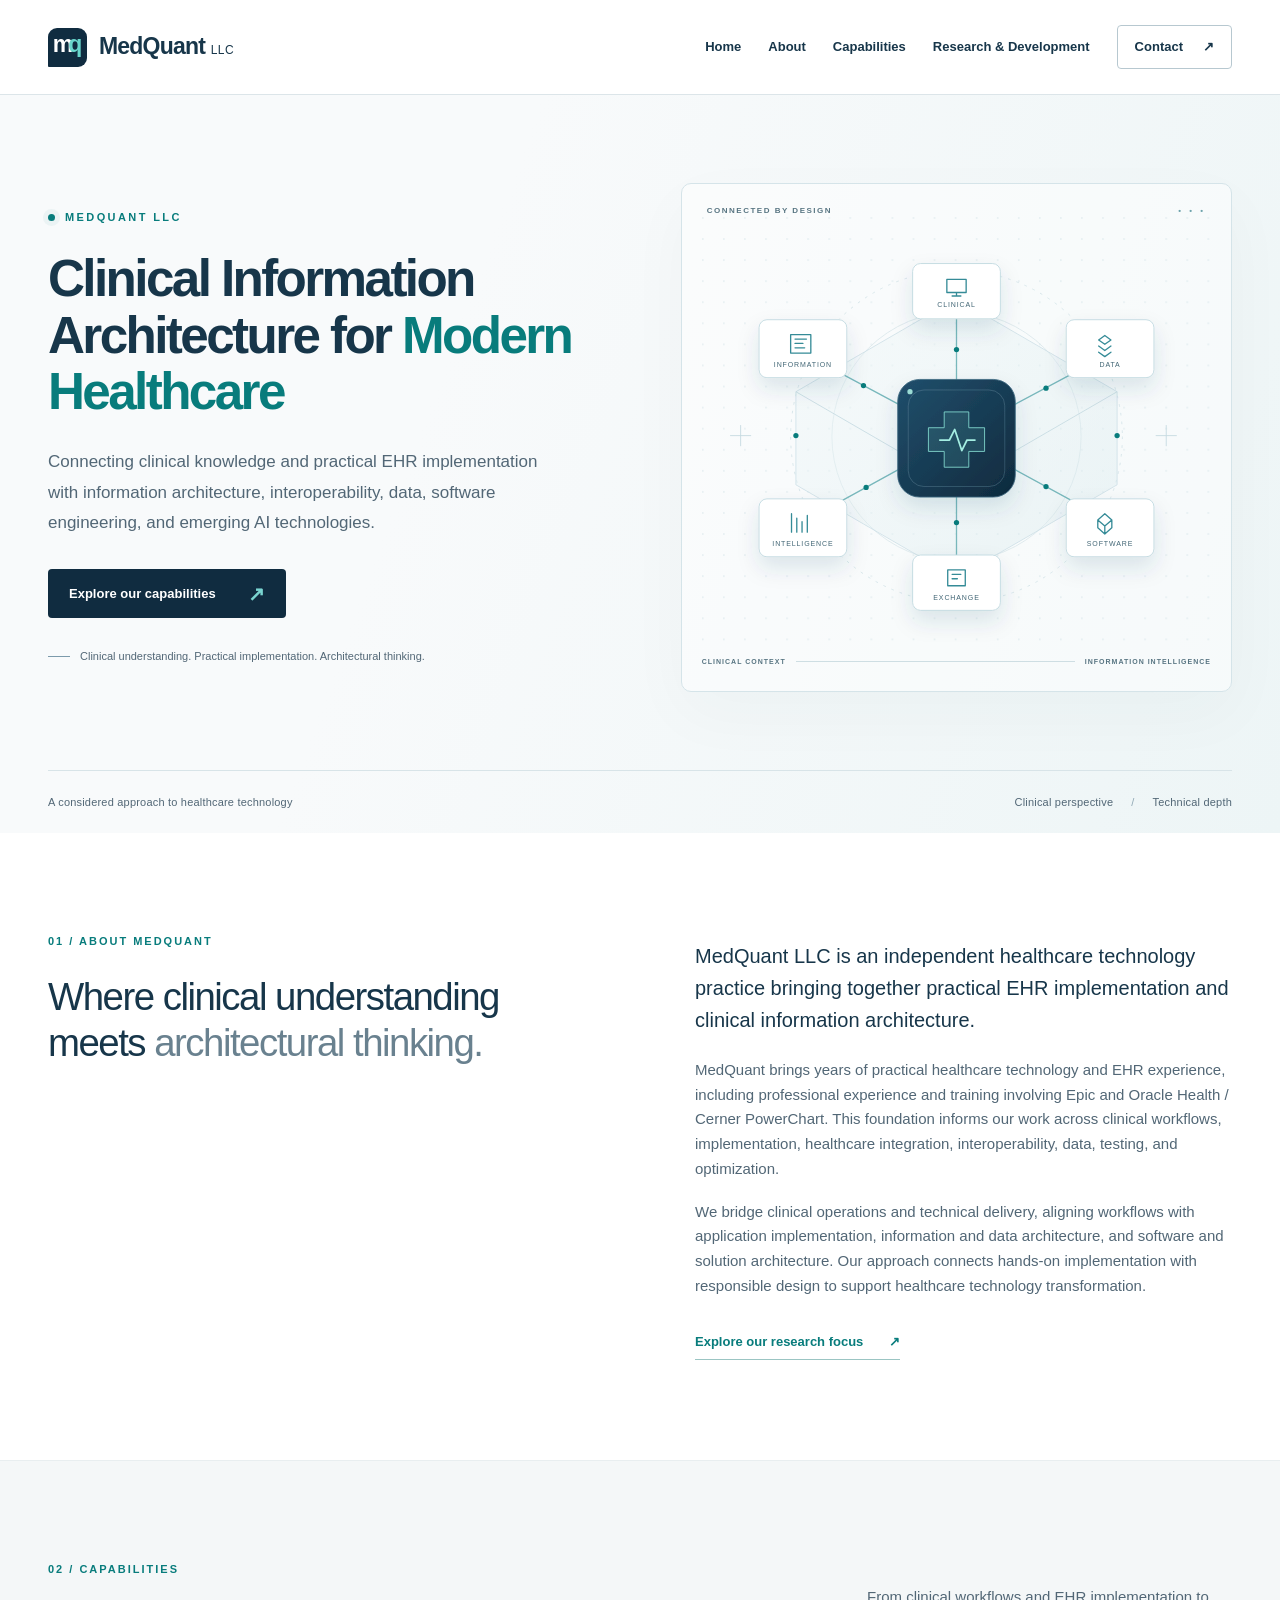
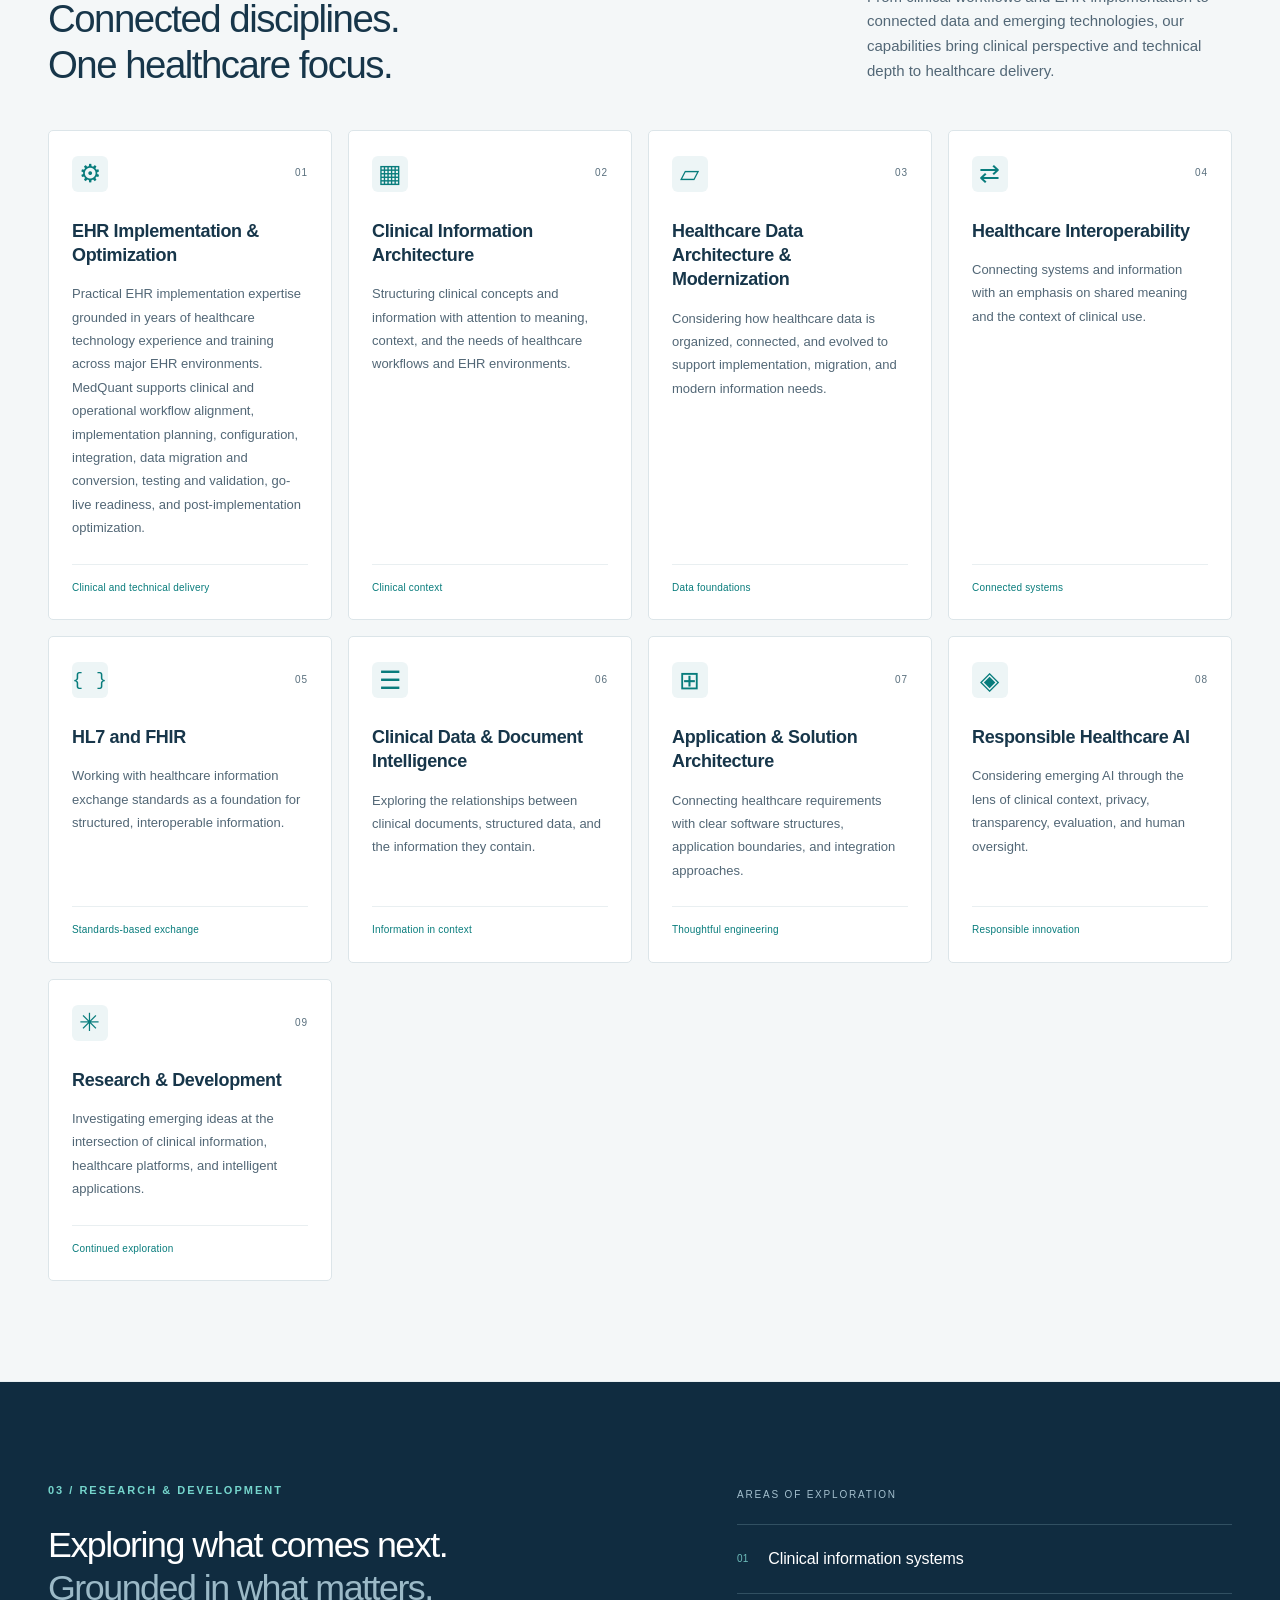
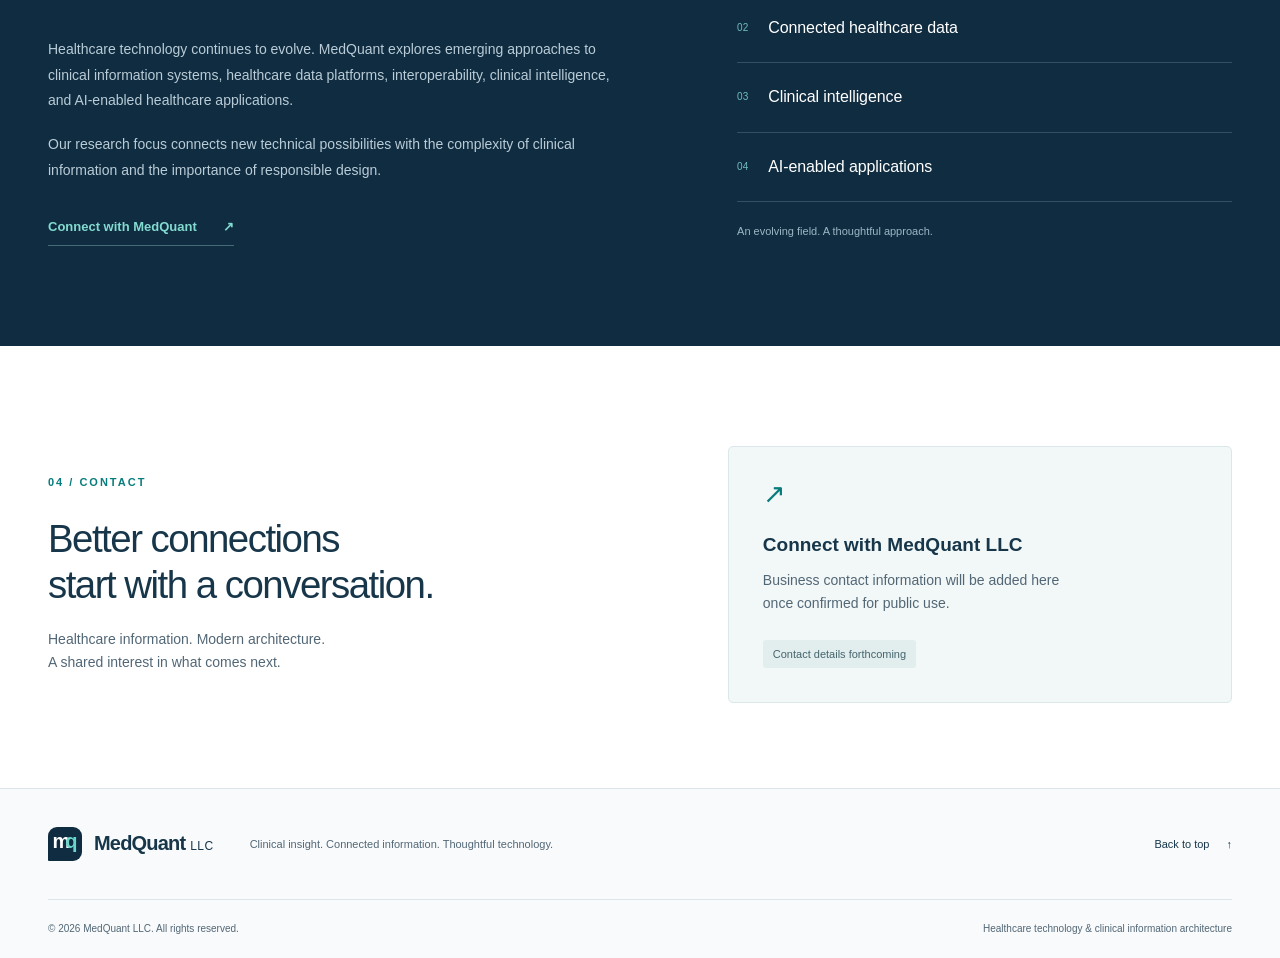
==== commit 955fb2b7: "Revise EHR Implementation description Updated the description of EHR Implementation expertise to inc" ====
--- a/index.html
+++ b/index.html
@@ -76,7 +76,7 @@
             <article class="capability-card">
               <div class="card-top"><span class="card-symbol" aria-hidden="true">&#9881;</span><span>01</span></div>
               <h3>EHR Implementation &amp; Optimization</h3>
-              <p>Practical implementation expertise grounded in years of healthcare technology experience and training across major EHR environments. Supporting clinical and operational workflow alignment, implementation planning, configuration and implementation support, application and system integration, data migration and conversion, testing and validation, go-live readiness and support, and post-implementation optimization.</p>
+              <p>Practical EHR implementation expertise grounded in years of healthcare technology experience and training across major EHR environments. MedQuant supports clinical and operational workflow alignment, implementation planning, configuration, integration, data migration and conversion, testing and validation, go-live readiness, and post-implementation optimization.</p>
               <span class="card-tag">Clinical and technical delivery</span>
             </article>
             <article class="capability-card">
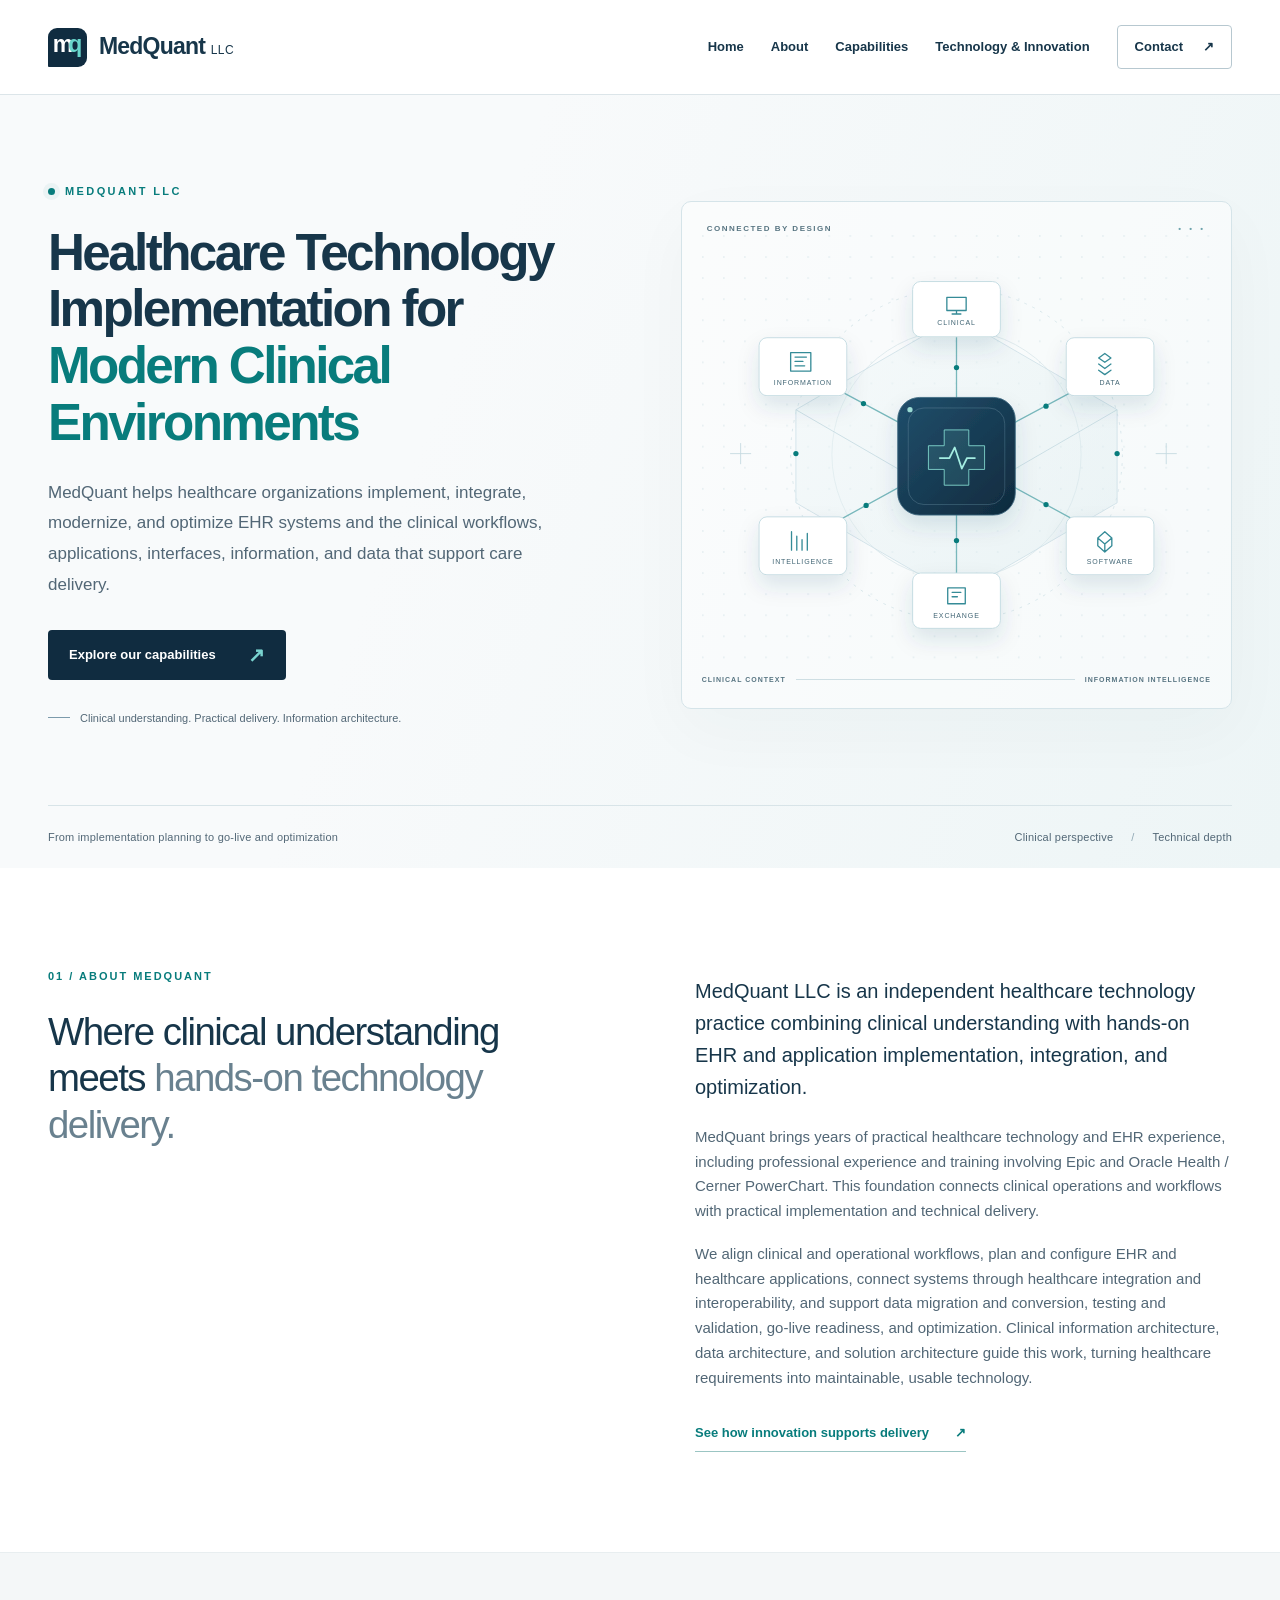
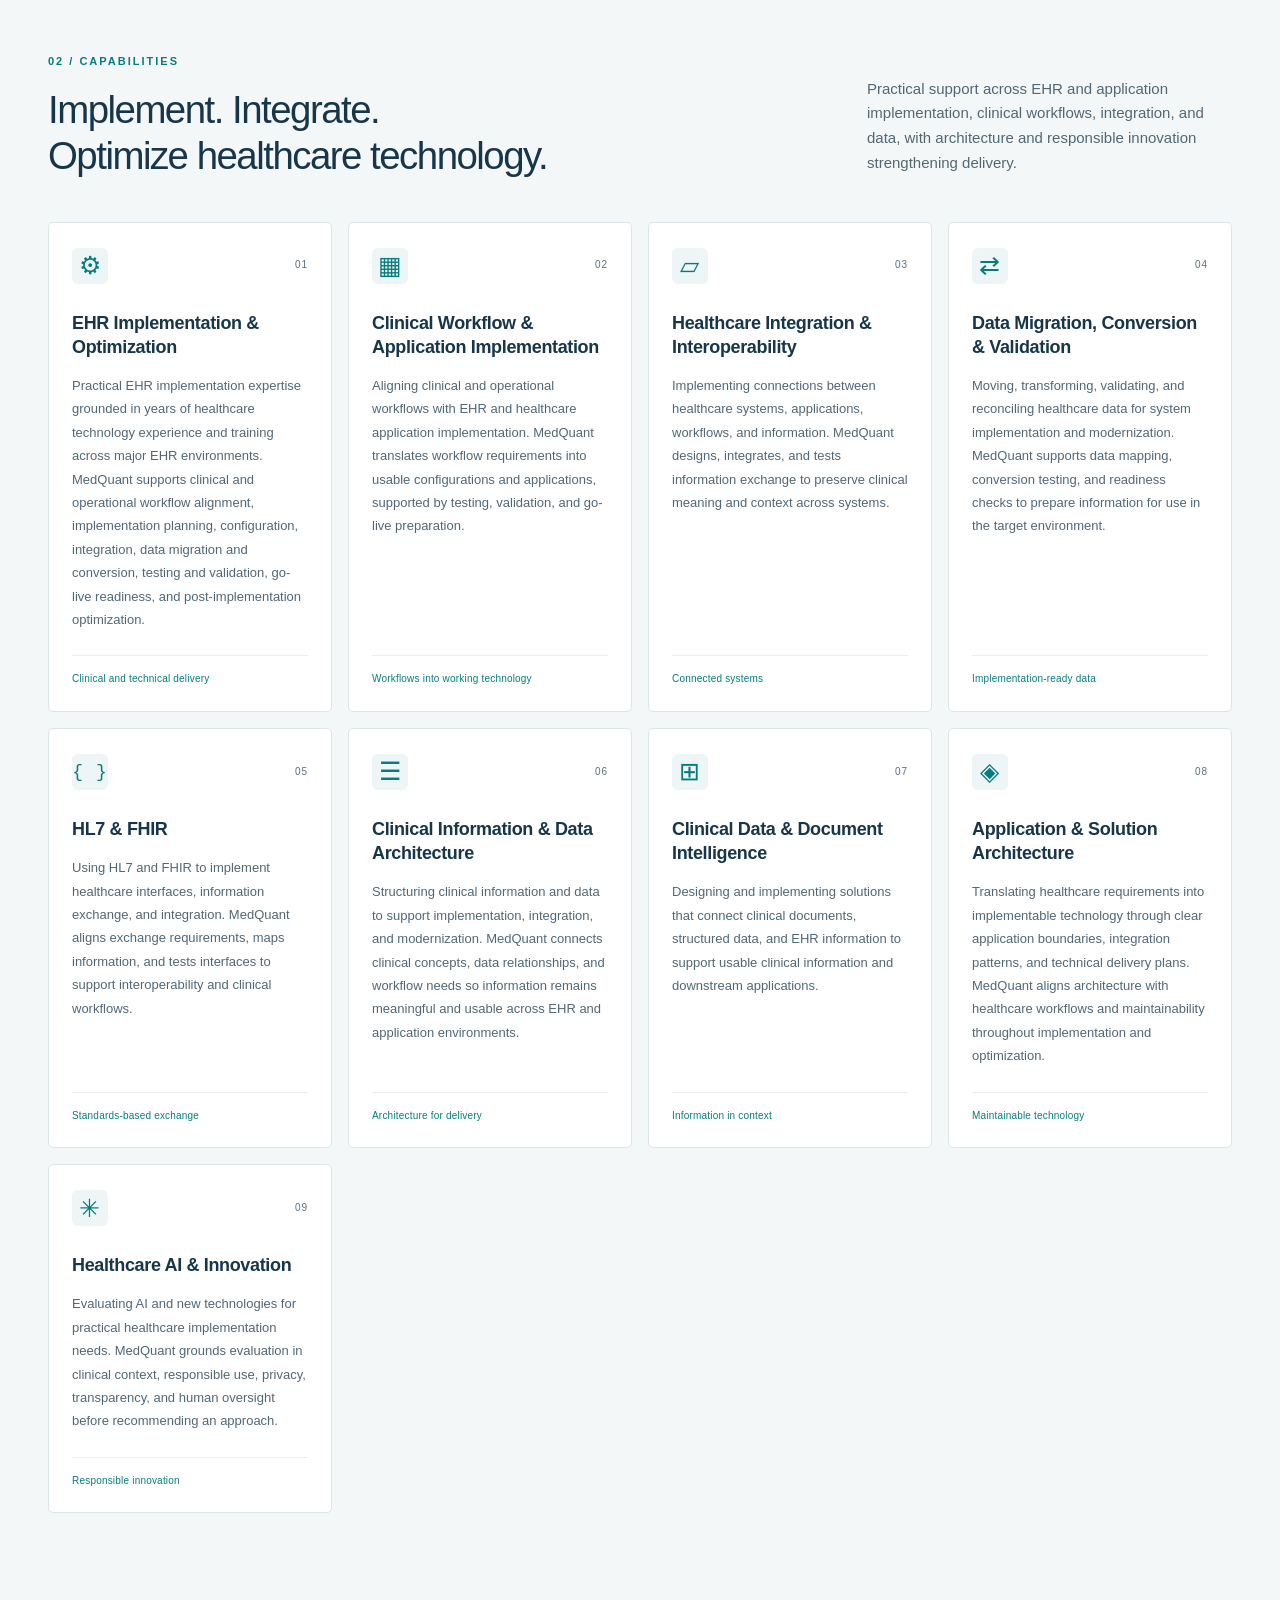
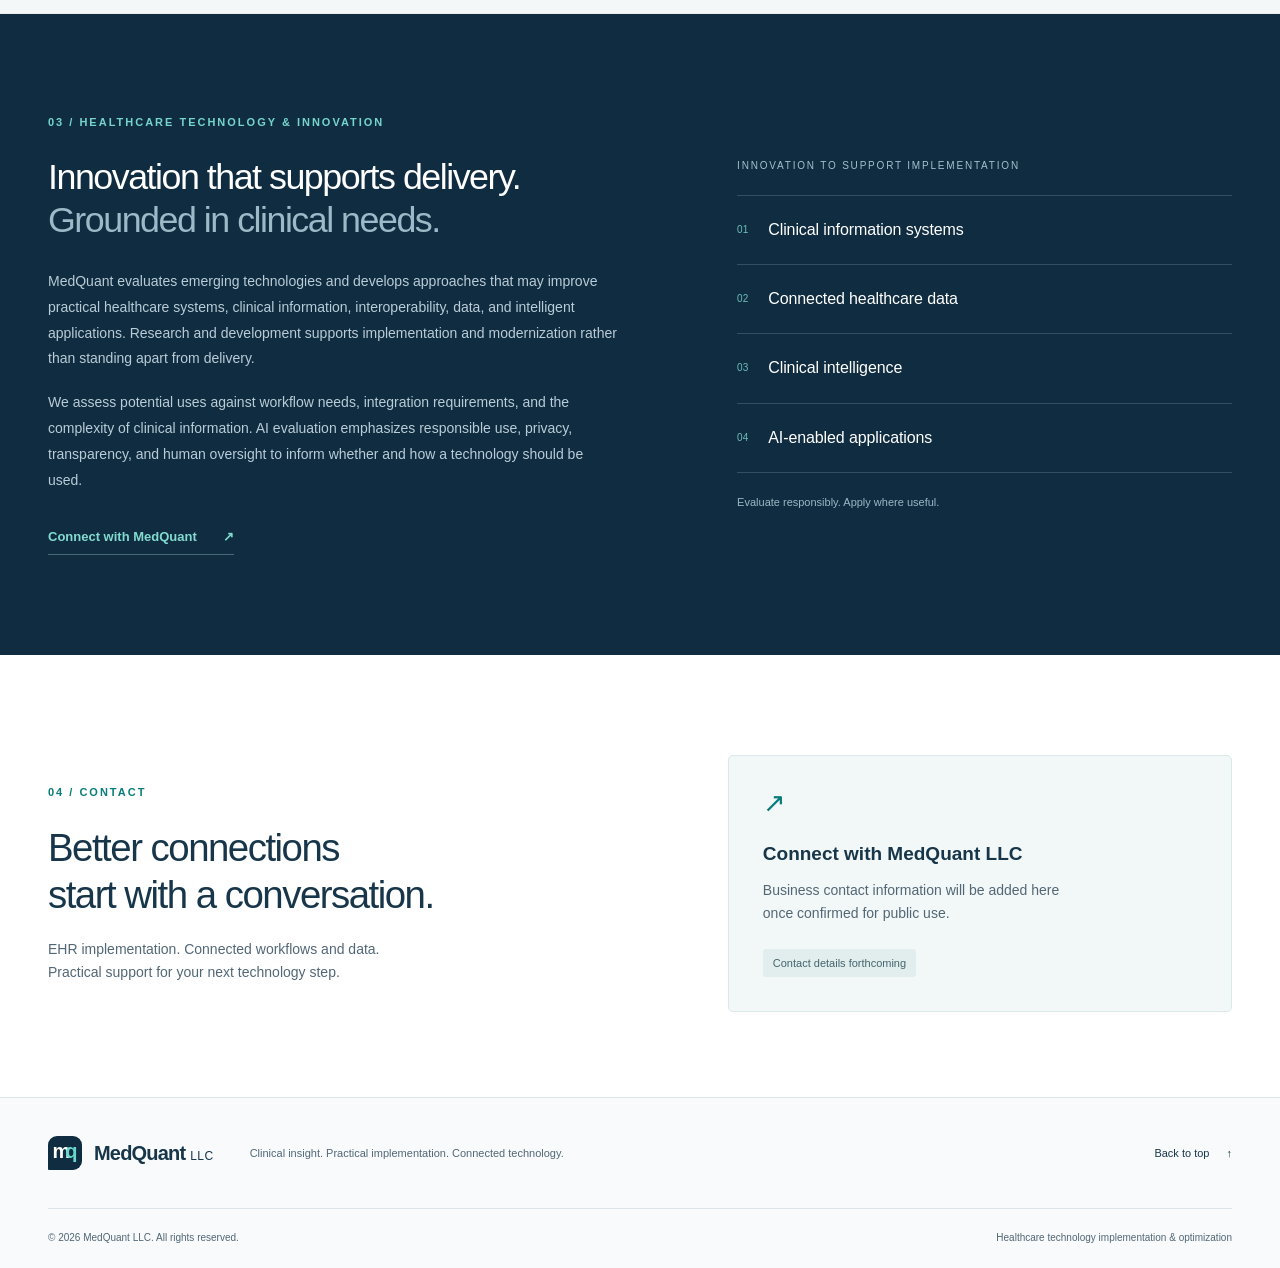
==== commit e80f2c9e: "Reposition MedQuant around practical healthcare technology delivery Prioritize EHR implementation, c" ====
--- a/index.html
+++ b/index.html
@@ -3,9 +3,9 @@
   <head>
     <meta charset="utf-8">
     <meta name="viewport" content="width=device-width, initial-scale=1">
-    <meta name="description" content="MedQuant LLC connects practical EHR implementation and optimization with clinical understanding, information architecture, interoperability, software engineering, and responsible AI.">
+    <meta name="description" content="MedQuant LLC helps healthcare organizations implement, integrate, modernize, and optimize EHR systems, clinical workflows, applications, interfaces, and data.">
     <meta name="theme-color" content="#102c40">
-    <title>MedQuant LLC | EHR Implementation &amp; Clinical Information Architecture</title>
+    <title>MedQuant LLC | Healthcare Technology Implementation &amp; Optimization</title>
     <link rel="icon" href="assets/images/favicon.svg" type="image/svg+xml">
     <link rel="stylesheet" href="assets/css/styles.css">
     <script src="assets/js/main.js" defer></script>
@@ -23,7 +23,7 @@
           <a href="#home">Home</a>
           <a href="#about">About</a>
           <a href="#capabilities">Capabilities</a>
-          <a href="#research">Research &amp; Development</a>
+          <a href="#research">Technology &amp; Innovation</a>
           <a class="nav-contact" href="#contact">Contact <span aria-hidden="true">&#8599;</span></a>
         </nav>
       </div>
@@ -34,10 +34,10 @@
         <div class="container hero-grid">
           <div class="hero-copy">
             <p class="eyebrow"><span class="status-dot" aria-hidden="true"></span> MedQuant LLC</p>
-            <h1 id="hero-title">Clinical Information Architecture for <span>Modern Healthcare</span></h1>
-            <p class="hero-description">Connecting clinical knowledge and practical EHR implementation with information architecture, interoperability, data, software engineering, and emerging AI technologies.</p>
+            <h1 id="hero-title">Healthcare Technology Implementation for <span>Modern Clinical Environments</span></h1>
+            <p class="hero-description">MedQuant helps healthcare organizations implement, integrate, modernize, and optimize EHR systems and the clinical workflows, applications, interfaces, information, and data that support care delivery.</p>
             <a class="button button-primary" href="#capabilities">Explore our capabilities <span aria-hidden="true">&#8599;</span></a>
-            <div class="hero-note"><span aria-hidden="true"></span> Clinical understanding. Practical implementation. Architectural thinking.</div>
+            <div class="hero-note"><span aria-hidden="true"></span> Clinical understanding. Practical delivery. Information architecture.</div>
           </div>
           <div class="hero-visual" aria-hidden="true">
             <div class="visual-heading"><span>CONNECTED BY DESIGN</span><span class="visual-dots">&#8226; &#8226; &#8226;</span></div>
@@ -45,20 +45,20 @@
             <div class="visual-caption"><span>CLINICAL CONTEXT</span><span class="caption-line"></span><span>INFORMATION INTELLIGENCE</span></div>
           </div>
         </div>
-        <div class="container hero-bottom"><span>A considered approach to healthcare technology</span><span class="hero-bottom-right">Clinical perspective <span aria-hidden="true">/</span> Technical depth</span></div>
+        <div class="container hero-bottom"><span>From implementation planning to go-live and optimization</span><span class="hero-bottom-right">Clinical perspective <span aria-hidden="true">/</span> Technical depth</span></div>
       </section>
 
       <section class="section about" id="about" aria-labelledby="about-title">
         <div class="container about-grid">
           <div>
             <p class="eyebrow">01 / About MedQuant</p>
-            <h2 id="about-title">Where clinical understanding meets <span class="text-muted">architectural thinking.</span></h2>
+            <h2 id="about-title">Where clinical understanding meets <span class="text-muted">hands-on technology delivery.</span></h2>
           </div>
           <div class="about-copy">
-            <p class="lead">MedQuant LLC is an independent healthcare technology practice bringing together practical EHR implementation and clinical information architecture.</p>
-            <p>MedQuant brings years of practical healthcare technology and EHR experience, including professional experience and training involving Epic and Oracle Health / Cerner PowerChart. This foundation informs our work across clinical workflows, implementation, healthcare integration, interoperability, data, testing, and optimization.</p>
-            <p>We bridge clinical operations and technical delivery, aligning workflows with application implementation, information and data architecture, and software and solution architecture. Our approach connects hands-on implementation with responsible design to support healthcare technology transformation.</p>
-            <a class="text-link" href="#research">Explore our research focus <span aria-hidden="true">&#8599;</span></a>
+            <p class="lead">MedQuant LLC is an independent healthcare technology practice combining clinical understanding with hands-on EHR and application implementation, integration, and optimization.</p>
+            <p>MedQuant brings years of practical healthcare technology and EHR experience, including professional experience and training involving Epic and Oracle Health / Cerner PowerChart. This foundation connects clinical operations and workflows with practical implementation and technical delivery.</p>
+            <p>We align clinical and operational workflows, plan and configure EHR and healthcare applications, connect systems through healthcare integration and interoperability, and support data migration and conversion, testing and validation, go-live readiness, and optimization. Clinical information architecture, data architecture, and solution architecture guide this work, turning healthcare requirements into maintainable, usable technology.</p>
+            <a class="text-link" href="#research">See how innovation supports delivery <span aria-hidden="true">&#8599;</span></a>
           </div>
         </div>
       </section>
@@ -68,9 +68,9 @@
           <div class="section-heading">
             <div>
               <p class="eyebrow">02 / Capabilities</p>
-              <h2 id="capabilities-title">Connected disciplines.<br>One healthcare focus.</h2>
+              <h2 id="capabilities-title">Implement. Integrate.<br>Optimize healthcare technology.</h2>
             </div>
-            <p>From clinical workflows and EHR implementation to connected data and emerging technologies, our capabilities bring clinical perspective and technical depth to healthcare delivery.</p>
+            <p>Practical support across EHR and application implementation, clinical workflows, integration, and data, with architecture and responsible innovation strengthening delivery.</p>
           </div>
           <div class="capability-grid">
             <article class="capability-card">
@@ -81,51 +81,51 @@
             </article>
             <article class="capability-card">
               <div class="card-top"><span class="card-symbol" aria-hidden="true">&#9638;</span><span>02</span></div>
-              <h3>Clinical Information Architecture</h3>
-              <p>Structuring clinical concepts and information with attention to meaning, context, and the needs of healthcare workflows and EHR environments.</p>
-              <span class="card-tag">Clinical context</span>
+              <h3>Clinical Workflow &amp; Application Implementation</h3>
+              <p>Aligning clinical and operational workflows with EHR and healthcare application implementation. MedQuant translates workflow requirements into usable configurations and applications, supported by testing, validation, and go-live preparation.</p>
+              <span class="card-tag">Workflows into working technology</span>
             </article>
             <article class="capability-card">
               <div class="card-top"><span class="card-symbol" aria-hidden="true">&#9649;</span><span>03</span></div>
-              <h3>Healthcare Data Architecture &amp; Modernization</h3>
-              <p>Considering how healthcare data is organized, connected, and evolved to support implementation, migration, and modern information needs.</p>
-              <span class="card-tag">Data foundations</span>
+              <h3>Healthcare Integration &amp; Interoperability</h3>
+              <p>Implementing connections between healthcare systems, applications, workflows, and information. MedQuant designs, integrates, and tests information exchange to preserve clinical meaning and context across systems.</p>
+              <span class="card-tag">Connected systems</span>
             </article>
             <article class="capability-card">
               <div class="card-top"><span class="card-symbol" aria-hidden="true">&#8644;</span><span>04</span></div>
-              <h3>Healthcare Interoperability</h3>
-              <p>Connecting systems and information with an emphasis on shared meaning and the context of clinical use.</p>
-              <span class="card-tag">Connected systems</span>
+              <h3>Data Migration, Conversion &amp; Validation</h3>
+              <p>Moving, transforming, validating, and reconciling healthcare data for system implementation and modernization. MedQuant supports data mapping, conversion testing, and readiness checks to prepare information for use in the target environment.</p>
+              <span class="card-tag">Implementation-ready data</span>
             </article>
             <article class="capability-card">
               <div class="card-top"><span class="card-symbol symbol-code" aria-hidden="true">{ }</span><span>05</span></div>
-              <h3>HL7 and FHIR</h3>
-              <p>Working with healthcare information exchange standards as a foundation for structured, interoperable information.</p>
+              <h3>HL7 &amp; FHIR</h3>
+              <p>Using HL7 and FHIR to implement healthcare interfaces, information exchange, and integration. MedQuant aligns exchange requirements, maps information, and tests interfaces to support interoperability and clinical workflows.</p>
               <span class="card-tag">Standards-based exchange</span>
             </article>
             <article class="capability-card">
               <div class="card-top"><span class="card-symbol" aria-hidden="true">&#9776;</span><span>06</span></div>
+              <h3>Clinical Information &amp; Data Architecture</h3>
+              <p>Structuring clinical information and data to support implementation, integration, and modernization. MedQuant connects clinical concepts, data relationships, and workflow needs so information remains meaningful and usable across EHR and application environments.</p>
+              <span class="card-tag">Architecture for delivery</span>
+            </article>
+            <article class="capability-card">
+              <div class="card-top"><span class="card-symbol" aria-hidden="true">&#8862;</span><span>07</span></div>
               <h3>Clinical Data &amp; Document Intelligence</h3>
-              <p>Exploring the relationships between clinical documents, structured data, and the information they contain.</p>
+              <p>Designing and implementing solutions that connect clinical documents, structured data, and EHR information to support usable clinical information and downstream applications.</p>
               <span class="card-tag">Information in context</span>
             </article>
             <article class="capability-card">
-              <div class="card-top"><span class="card-symbol" aria-hidden="true">&#8862;</span><span>07</span></div>
+              <div class="card-top"><span class="card-symbol" aria-hidden="true">&#9672;</span><span>08</span></div>
               <h3>Application &amp; Solution Architecture</h3>
-              <p>Connecting healthcare requirements with clear software structures, application boundaries, and integration approaches.</p>
-              <span class="card-tag">Thoughtful engineering</span>
-            </article>
-            <article class="capability-card">
-              <div class="card-top"><span class="card-symbol" aria-hidden="true">&#9672;</span><span>08</span></div>
-              <h3>Responsible Healthcare AI</h3>
-              <p>Considering emerging AI through the lens of clinical context, privacy, transparency, evaluation, and human oversight.</p>
-              <span class="card-tag">Responsible innovation</span>
+              <p>Translating healthcare requirements into implementable technology through clear application boundaries, integration patterns, and technical delivery plans. MedQuant aligns architecture with healthcare workflows and maintainability throughout implementation and optimization.</p>
+              <span class="card-tag">Maintainable technology</span>
             </article>
             <article class="capability-card">
               <div class="card-top"><span class="card-symbol" aria-hidden="true">&#10035;</span><span>09</span></div>
-              <h3>Research &amp; Development</h3>
-              <p>Investigating emerging ideas at the intersection of clinical information, healthcare platforms, and intelligent applications.</p>
-              <span class="card-tag">Continued exploration</span>
+              <h3>Healthcare AI &amp; Innovation</h3>
+              <p>Evaluating AI and new technologies for practical healthcare implementation needs. MedQuant grounds evaluation in clinical context, responsible use, privacy, transparency, and human oversight before recommending an approach.</p>
+              <span class="card-tag">Responsible innovation</span>
             </article>
           </div>
         </div>
@@ -134,19 +134,19 @@
       <section class="section research" id="research" aria-labelledby="research-title">
         <div class="container research-grid">
           <div class="research-copy">
-            <p class="eyebrow">03 / Research &amp; Development</p>
-            <h2 id="research-title">Exploring what comes next.<br><span>Grounded in what matters.</span></h2>
-            <p>Healthcare technology continues to evolve. MedQuant explores emerging approaches to clinical information systems, healthcare data platforms, interoperability, clinical intelligence, and AI-enabled healthcare applications.</p>
-            <p>Our research focus connects new technical possibilities with the complexity of clinical information and the importance of responsible design.</p>
+            <p class="eyebrow">03 / Healthcare Technology &amp; Innovation</p>
+            <h2 id="research-title">Innovation that supports delivery.<br><span>Grounded in clinical needs.</span></h2>
+            <p>MedQuant evaluates emerging technologies and develops approaches that may improve practical healthcare systems, clinical information, interoperability, data, and intelligent applications. Research and development supports implementation and modernization rather than standing apart from delivery.</p>
+            <p>We assess potential uses against workflow needs, integration requirements, and the complexity of clinical information. AI evaluation emphasizes responsible use, privacy, transparency, and human oversight to inform whether and how a technology should be used.</p>
             <a class="text-link" href="#contact">Connect with MedQuant <span aria-hidden="true">&#8599;</span></a>
           </div>
           <div class="research-topics">
-            <p class="topics-label">AREAS OF EXPLORATION</p>
+            <p class="topics-label">INNOVATION TO SUPPORT IMPLEMENTATION</p>
             <div><span class="topic-number">01</span><h3>Clinical information systems</h3></div>
             <div><span class="topic-number">02</span><h3>Connected healthcare data</h3></div>
             <div><span class="topic-number">03</span><h3>Clinical intelligence</h3></div>
             <div><span class="topic-number">04</span><h3>AI-enabled applications</h3></div>
-            <p class="research-note">An evolving field. A thoughtful approach.</p>
+            <p class="research-note">Evaluate responsibly. Apply where useful.</p>
           </div>
         </div>
       </section>
@@ -156,7 +156,7 @@
           <div>
             <p class="eyebrow">04 / Contact</p>
             <h2 id="contact-title">Better connections<br>start with a conversation.</h2>
-            <p>Healthcare information. Modern architecture.<br>A shared interest in what comes next.</p>
+            <p>EHR implementation. Connected workflows and data.<br>Practical support for your next technology step.</p>
           </div>
           <!-- Replace this placeholder only with validated public business contact details. -->
           <div class="contact-details">
@@ -172,12 +172,12 @@
     <footer class="site-footer">
       <div class="container footer-main">
         <a class="brand" href="#home"><span class="brand-mark" aria-hidden="true">m<span>q</span></span><span>MedQuant <span class="brand-legal">LLC</span></span></a>
-        <p>Clinical insight. Connected information. Thoughtful technology.</p>
+        <p>Clinical insight. Practical implementation. Connected technology.</p>
         <a class="back-top" href="#home">Back to top <span aria-hidden="true">&#8593;</span></a>
       </div>
       <div class="container footer-bottom">
         <p>&copy; <span id="copyright-year">2026</span> MedQuant LLC. All rights reserved.</p>
-        <span>Healthcare technology &amp; clinical information architecture</span>
+        <span>Healthcare technology implementation &amp; optimization</span>
       </div>
     </footer>
   </body>
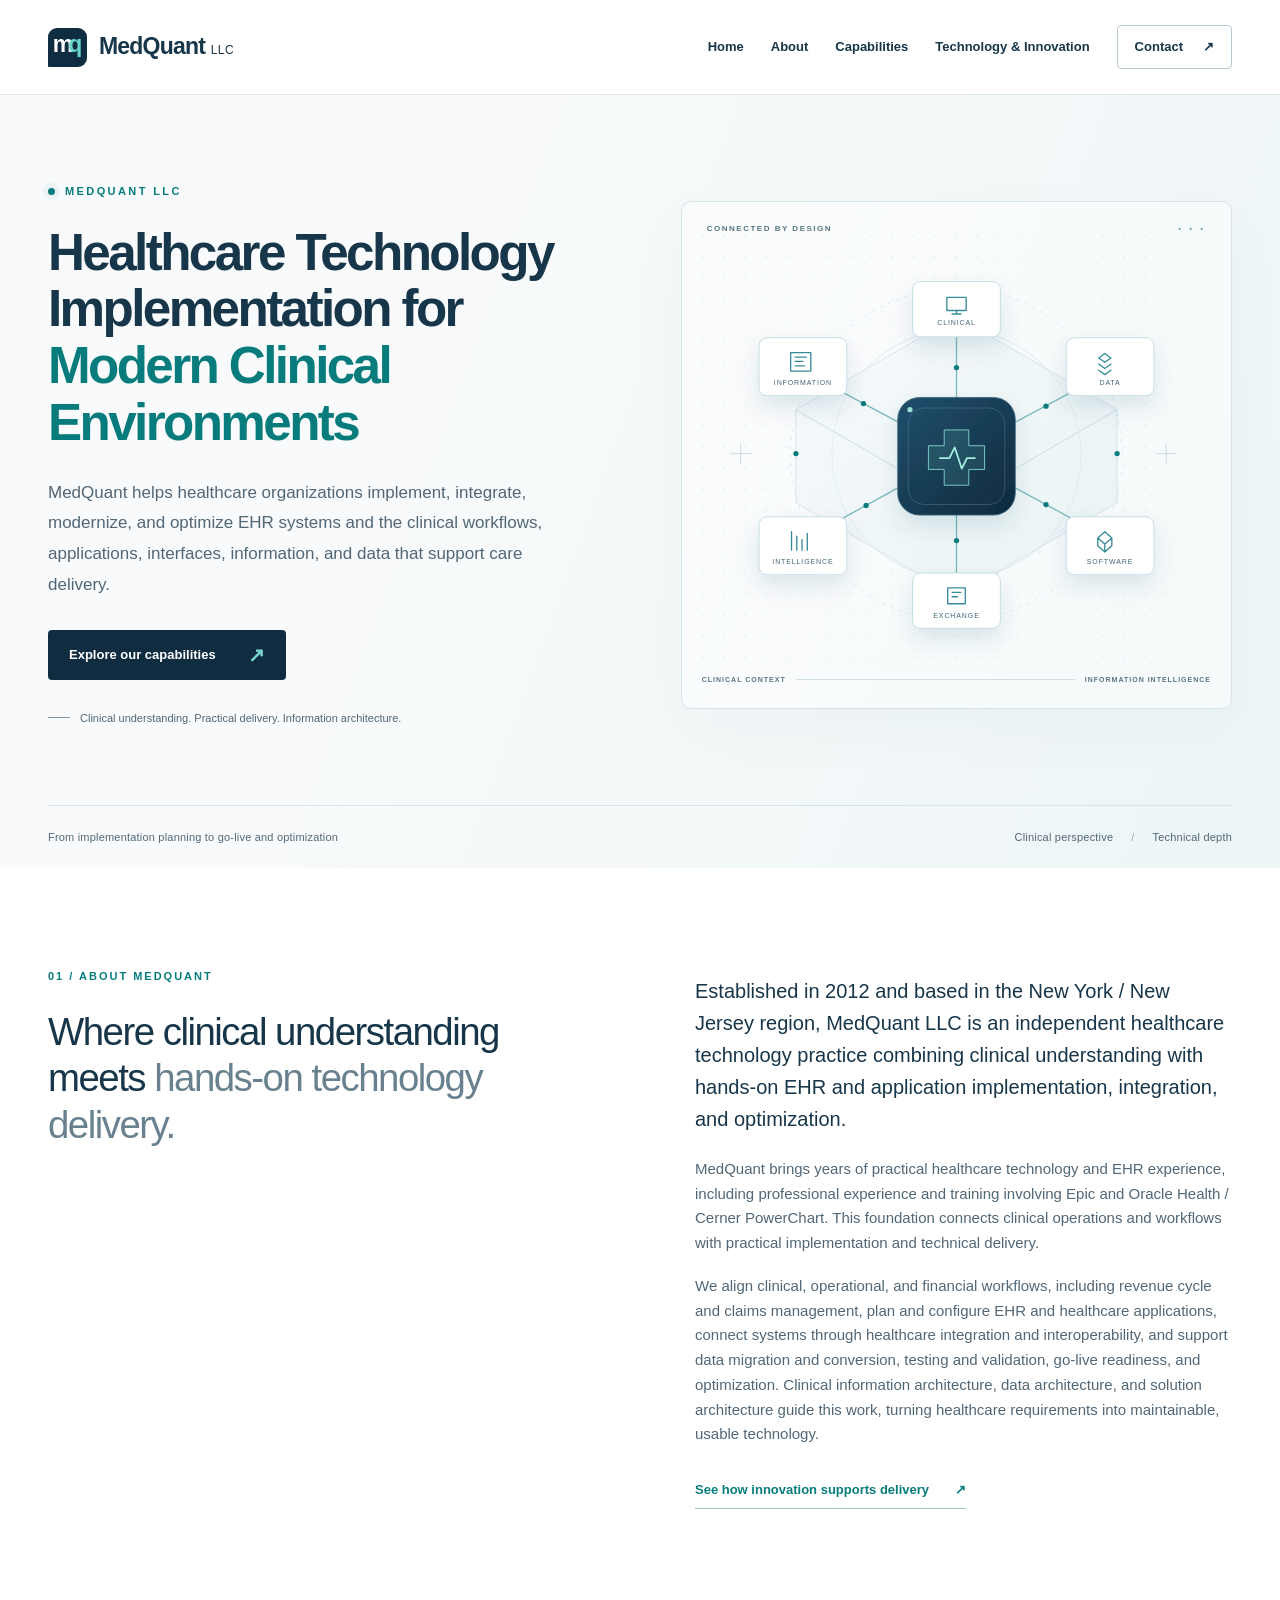
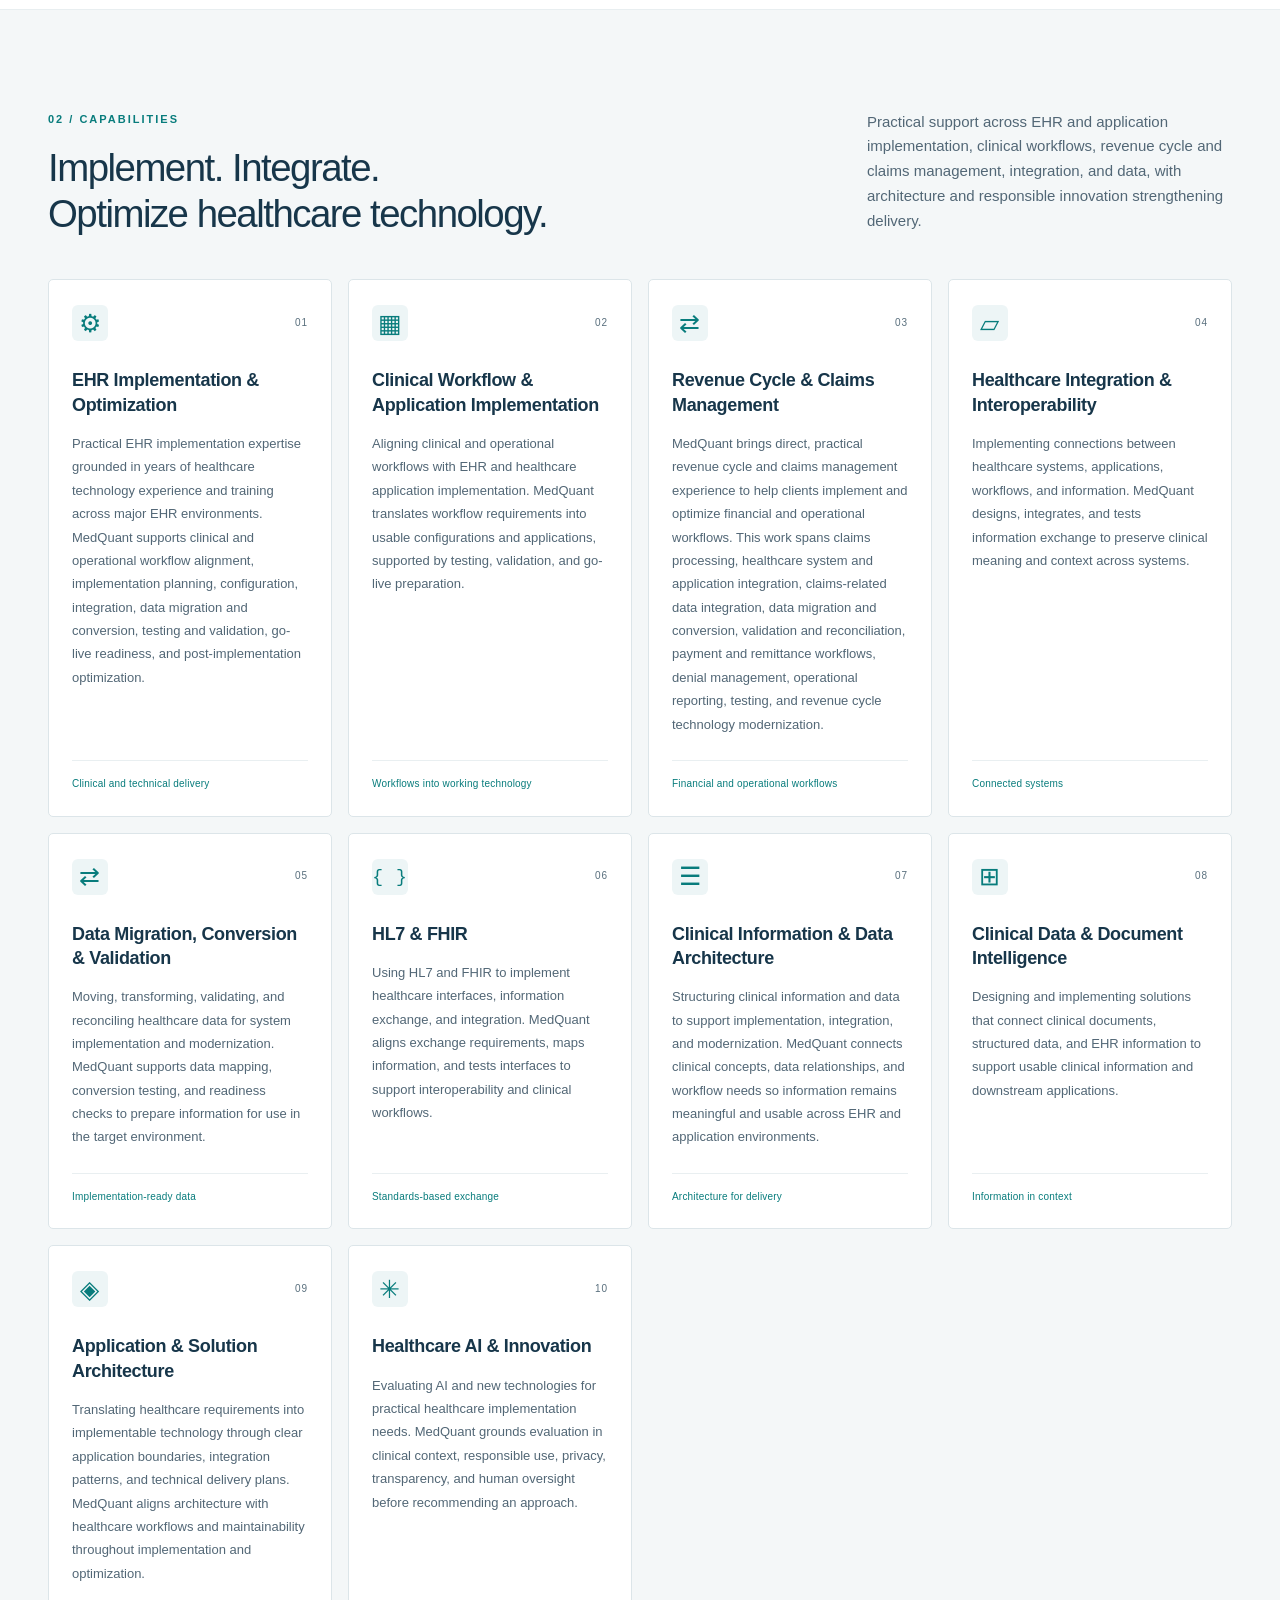
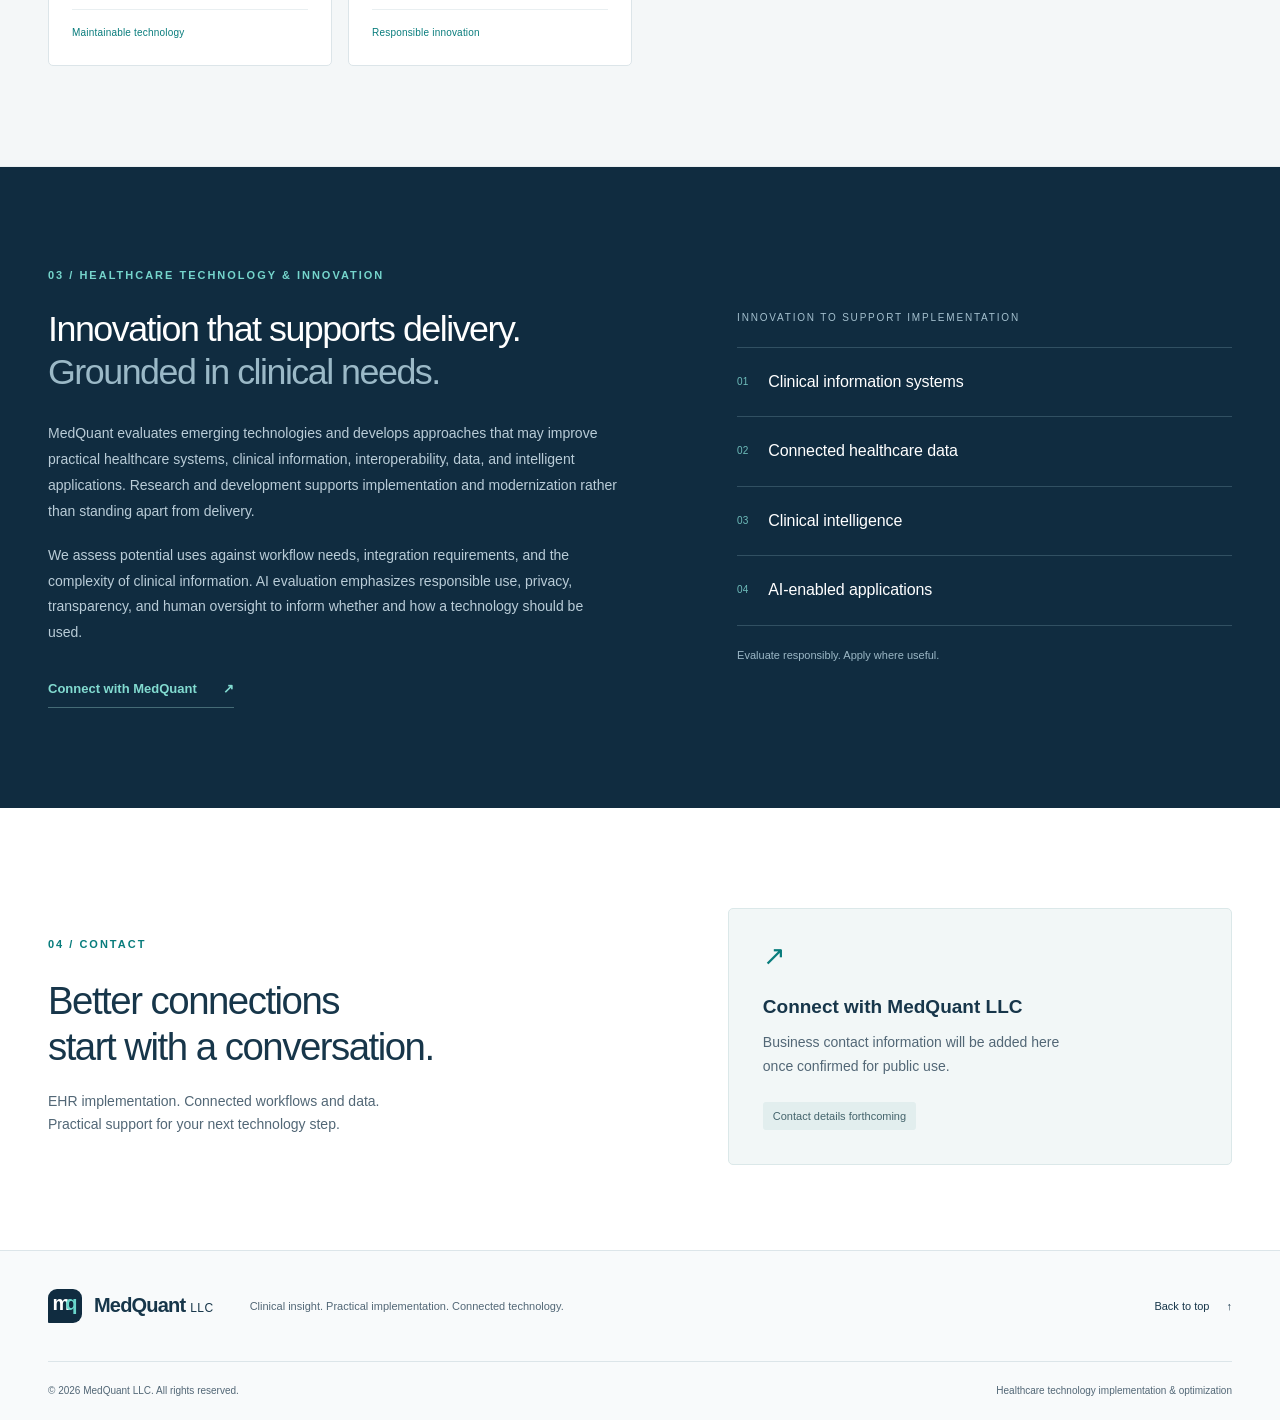
==== commit 8c6dfcb7: "Add practical revenue cycle capability and company background Co-authored-by: Copilot <223556219+Cop" ====
--- a/index.html
+++ b/index.html
@@ -55,9 +55,9 @@
             <h2 id="about-title">Where clinical understanding meets <span class="text-muted">hands-on technology delivery.</span></h2>
           </div>
           <div class="about-copy">
-            <p class="lead">MedQuant LLC is an independent healthcare technology practice combining clinical understanding with hands-on EHR and application implementation, integration, and optimization.</p>
+            <p class="lead">Established in 2012 and based in the New York / New Jersey region, MedQuant LLC is an independent healthcare technology practice combining clinical understanding with hands-on EHR and application implementation, integration, and optimization.</p>
             <p>MedQuant brings years of practical healthcare technology and EHR experience, including professional experience and training involving Epic and Oracle Health / Cerner PowerChart. This foundation connects clinical operations and workflows with practical implementation and technical delivery.</p>
-            <p>We align clinical and operational workflows, plan and configure EHR and healthcare applications, connect systems through healthcare integration and interoperability, and support data migration and conversion, testing and validation, go-live readiness, and optimization. Clinical information architecture, data architecture, and solution architecture guide this work, turning healthcare requirements into maintainable, usable technology.</p>
+            <p>We align clinical, operational, and financial workflows, including revenue cycle and claims management, plan and configure EHR and healthcare applications, connect systems through healthcare integration and interoperability, and support data migration and conversion, testing and validation, go-live readiness, and optimization. Clinical information architecture, data architecture, and solution architecture guide this work, turning healthcare requirements into maintainable, usable technology.</p>
             <a class="text-link" href="#research">See how innovation supports delivery <span aria-hidden="true">&#8599;</span></a>
           </div>
         </div>
@@ -70,7 +70,7 @@
               <p class="eyebrow">02 / Capabilities</p>
               <h2 id="capabilities-title">Implement. Integrate.<br>Optimize healthcare technology.</h2>
             </div>
-            <p>Practical support across EHR and application implementation, clinical workflows, integration, and data, with architecture and responsible innovation strengthening delivery.</p>
+            <p>Practical support across EHR and application implementation, clinical workflows, revenue cycle and claims management, integration, and data, with architecture and responsible innovation strengthening delivery.</p>
           </div>
           <div class="capability-grid">
             <article class="capability-card">
@@ -86,43 +86,49 @@
               <span class="card-tag">Workflows into working technology</span>
             </article>
             <article class="capability-card">
-              <div class="card-top"><span class="card-symbol" aria-hidden="true">&#9649;</span><span>03</span></div>
+              <div class="card-top"><span class="card-symbol" aria-hidden="true">&#8644;</span><span>03</span></div>
+              <h3>Revenue Cycle &amp; Claims Management</h3>
+              <p>MedQuant brings direct, practical revenue cycle and claims management experience to help clients implement and optimize financial and operational workflows. This work spans claims processing, healthcare system and application integration, claims-related data integration, data migration and conversion, validation and reconciliation, payment and remittance workflows, denial management, operational reporting, testing, and revenue cycle technology modernization.</p>
+              <span class="card-tag">Financial and operational workflows</span>
+            </article>
+            <article class="capability-card">
+              <div class="card-top"><span class="card-symbol" aria-hidden="true">&#9649;</span><span>04</span></div>
               <h3>Healthcare Integration &amp; Interoperability</h3>
               <p>Implementing connections between healthcare systems, applications, workflows, and information. MedQuant designs, integrates, and tests information exchange to preserve clinical meaning and context across systems.</p>
               <span class="card-tag">Connected systems</span>
             </article>
             <article class="capability-card">
-              <div class="card-top"><span class="card-symbol" aria-hidden="true">&#8644;</span><span>04</span></div>
+              <div class="card-top"><span class="card-symbol" aria-hidden="true">&#8644;</span><span>05</span></div>
               <h3>Data Migration, Conversion &amp; Validation</h3>
               <p>Moving, transforming, validating, and reconciling healthcare data for system implementation and modernization. MedQuant supports data mapping, conversion testing, and readiness checks to prepare information for use in the target environment.</p>
               <span class="card-tag">Implementation-ready data</span>
             </article>
             <article class="capability-card">
-              <div class="card-top"><span class="card-symbol symbol-code" aria-hidden="true">{ }</span><span>05</span></div>
+              <div class="card-top"><span class="card-symbol symbol-code" aria-hidden="true">{ }</span><span>06</span></div>
               <h3>HL7 &amp; FHIR</h3>
               <p>Using HL7 and FHIR to implement healthcare interfaces, information exchange, and integration. MedQuant aligns exchange requirements, maps information, and tests interfaces to support interoperability and clinical workflows.</p>
               <span class="card-tag">Standards-based exchange</span>
             </article>
             <article class="capability-card">
-              <div class="card-top"><span class="card-symbol" aria-hidden="true">&#9776;</span><span>06</span></div>
+              <div class="card-top"><span class="card-symbol" aria-hidden="true">&#9776;</span><span>07</span></div>
               <h3>Clinical Information &amp; Data Architecture</h3>
               <p>Structuring clinical information and data to support implementation, integration, and modernization. MedQuant connects clinical concepts, data relationships, and workflow needs so information remains meaningful and usable across EHR and application environments.</p>
               <span class="card-tag">Architecture for delivery</span>
             </article>
             <article class="capability-card">
-              <div class="card-top"><span class="card-symbol" aria-hidden="true">&#8862;</span><span>07</span></div>
+              <div class="card-top"><span class="card-symbol" aria-hidden="true">&#8862;</span><span>08</span></div>
               <h3>Clinical Data &amp; Document Intelligence</h3>
               <p>Designing and implementing solutions that connect clinical documents, structured data, and EHR information to support usable clinical information and downstream applications.</p>
               <span class="card-tag">Information in context</span>
             </article>
             <article class="capability-card">
-              <div class="card-top"><span class="card-symbol" aria-hidden="true">&#9672;</span><span>08</span></div>
+              <div class="card-top"><span class="card-symbol" aria-hidden="true">&#9672;</span><span>09</span></div>
               <h3>Application &amp; Solution Architecture</h3>
               <p>Translating healthcare requirements into implementable technology through clear application boundaries, integration patterns, and technical delivery plans. MedQuant aligns architecture with healthcare workflows and maintainability throughout implementation and optimization.</p>
               <span class="card-tag">Maintainable technology</span>
             </article>
             <article class="capability-card">
-              <div class="card-top"><span class="card-symbol" aria-hidden="true">&#10035;</span><span>09</span></div>
+              <div class="card-top"><span class="card-symbol" aria-hidden="true">&#10035;</span><span>10</span></div>
               <h3>Healthcare AI &amp; Innovation</h3>
               <p>Evaluating AI and new technologies for practical healthcare implementation needs. MedQuant grounds evaluation in clinical context, responsible use, privacy, transparency, and human oversight before recommending an approach.</p>
               <span class="card-tag">Responsible innovation</span>
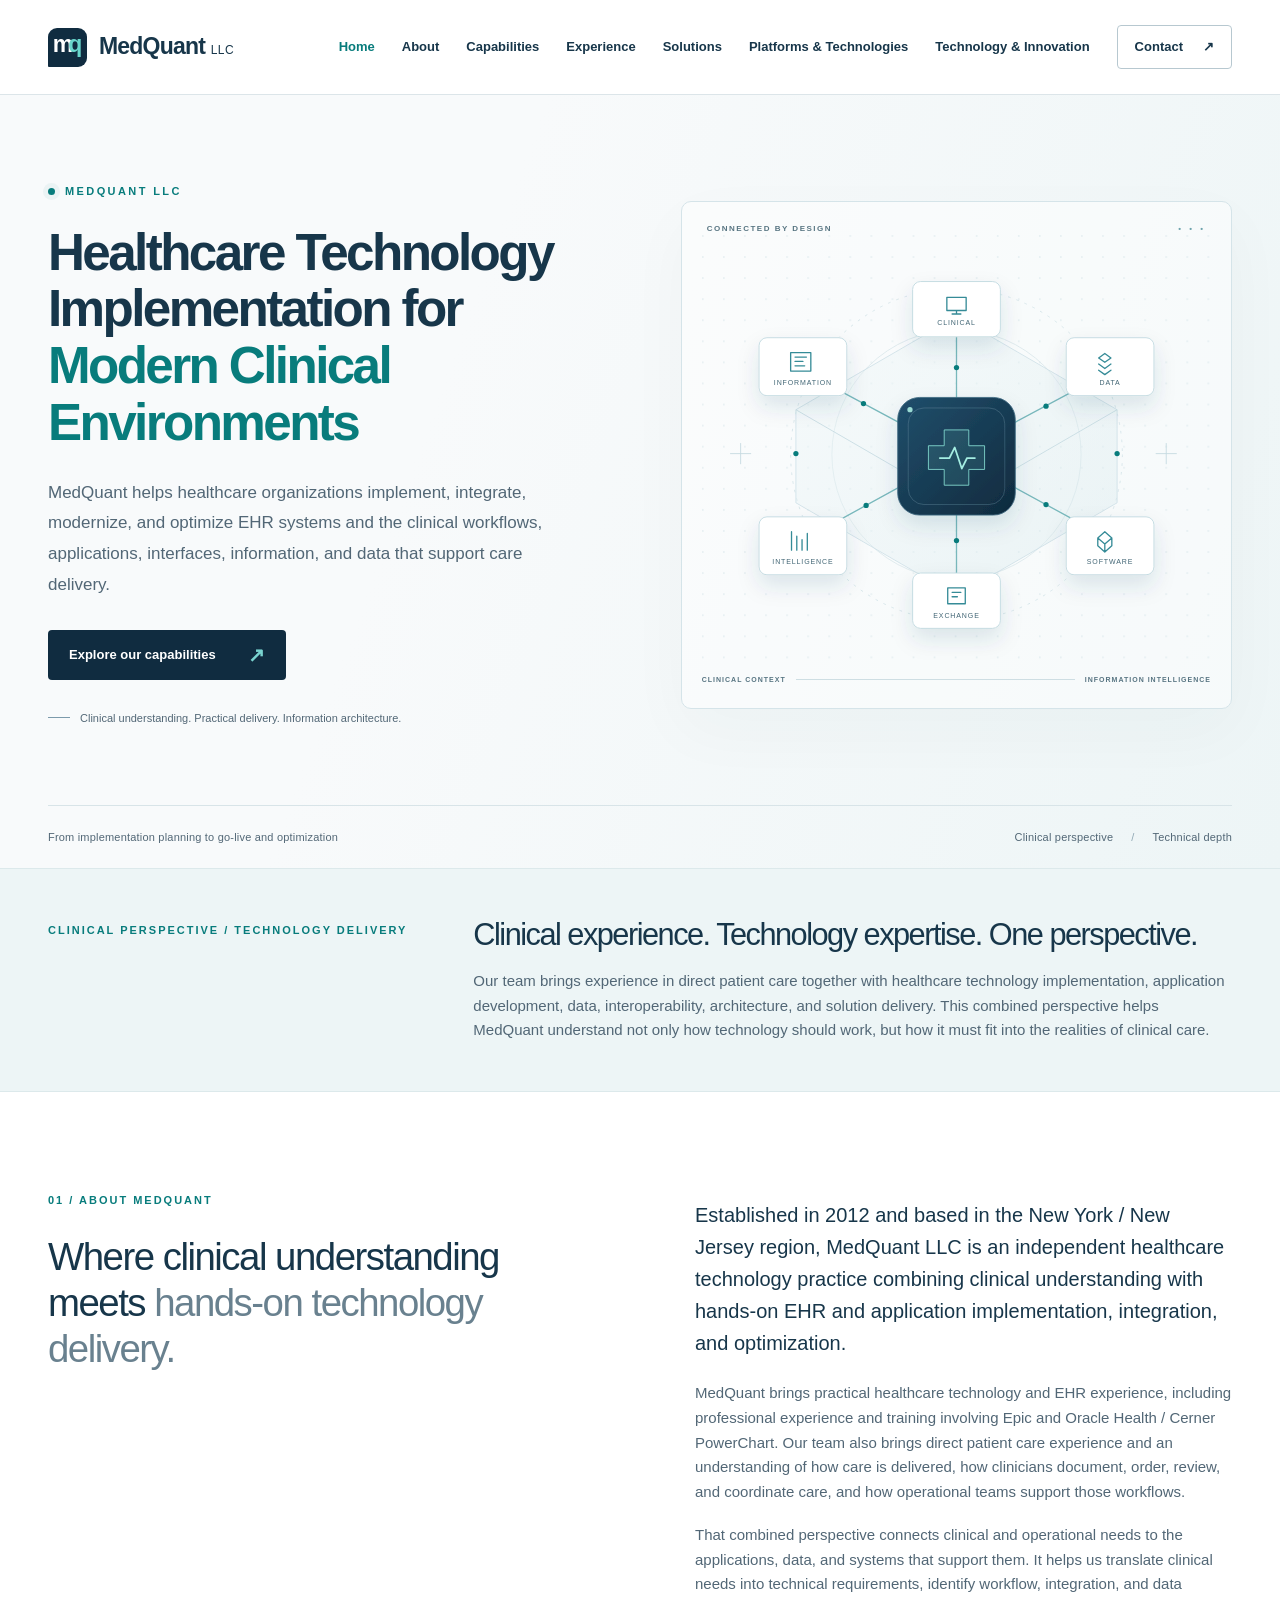
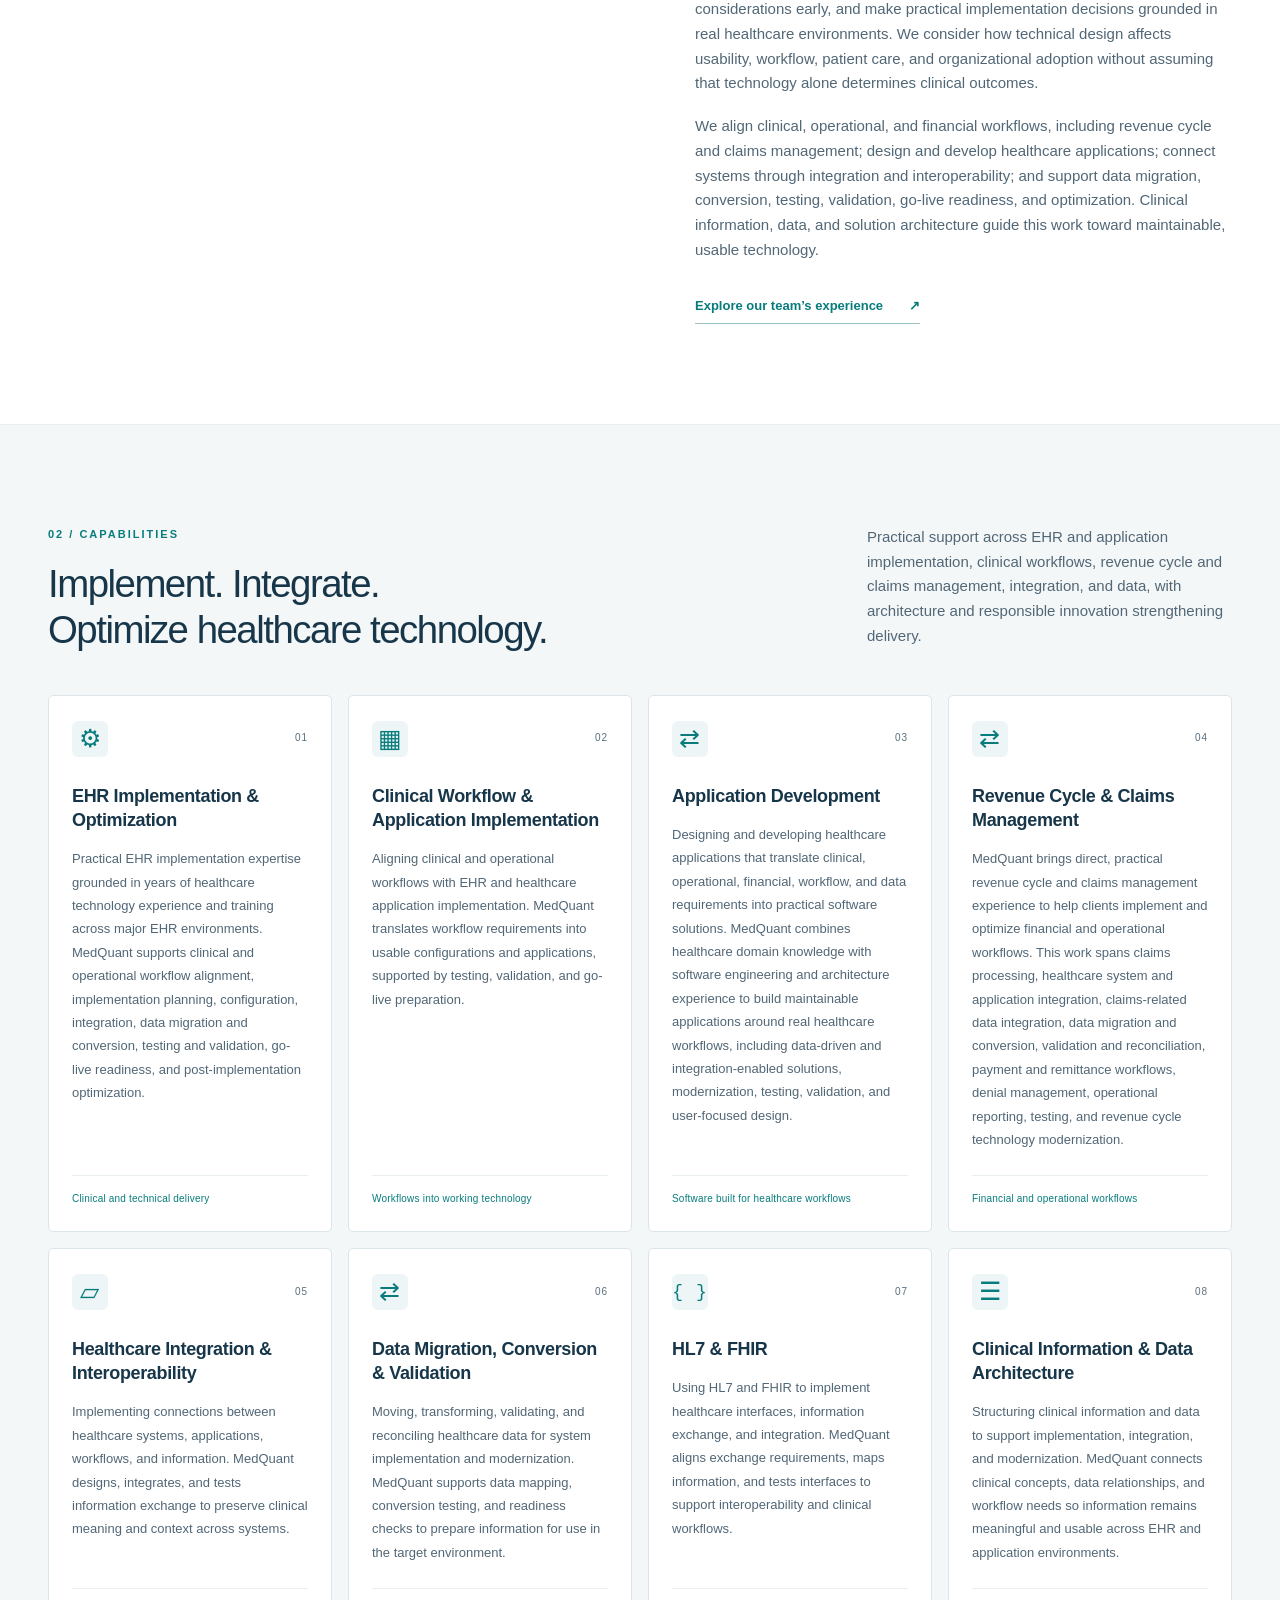
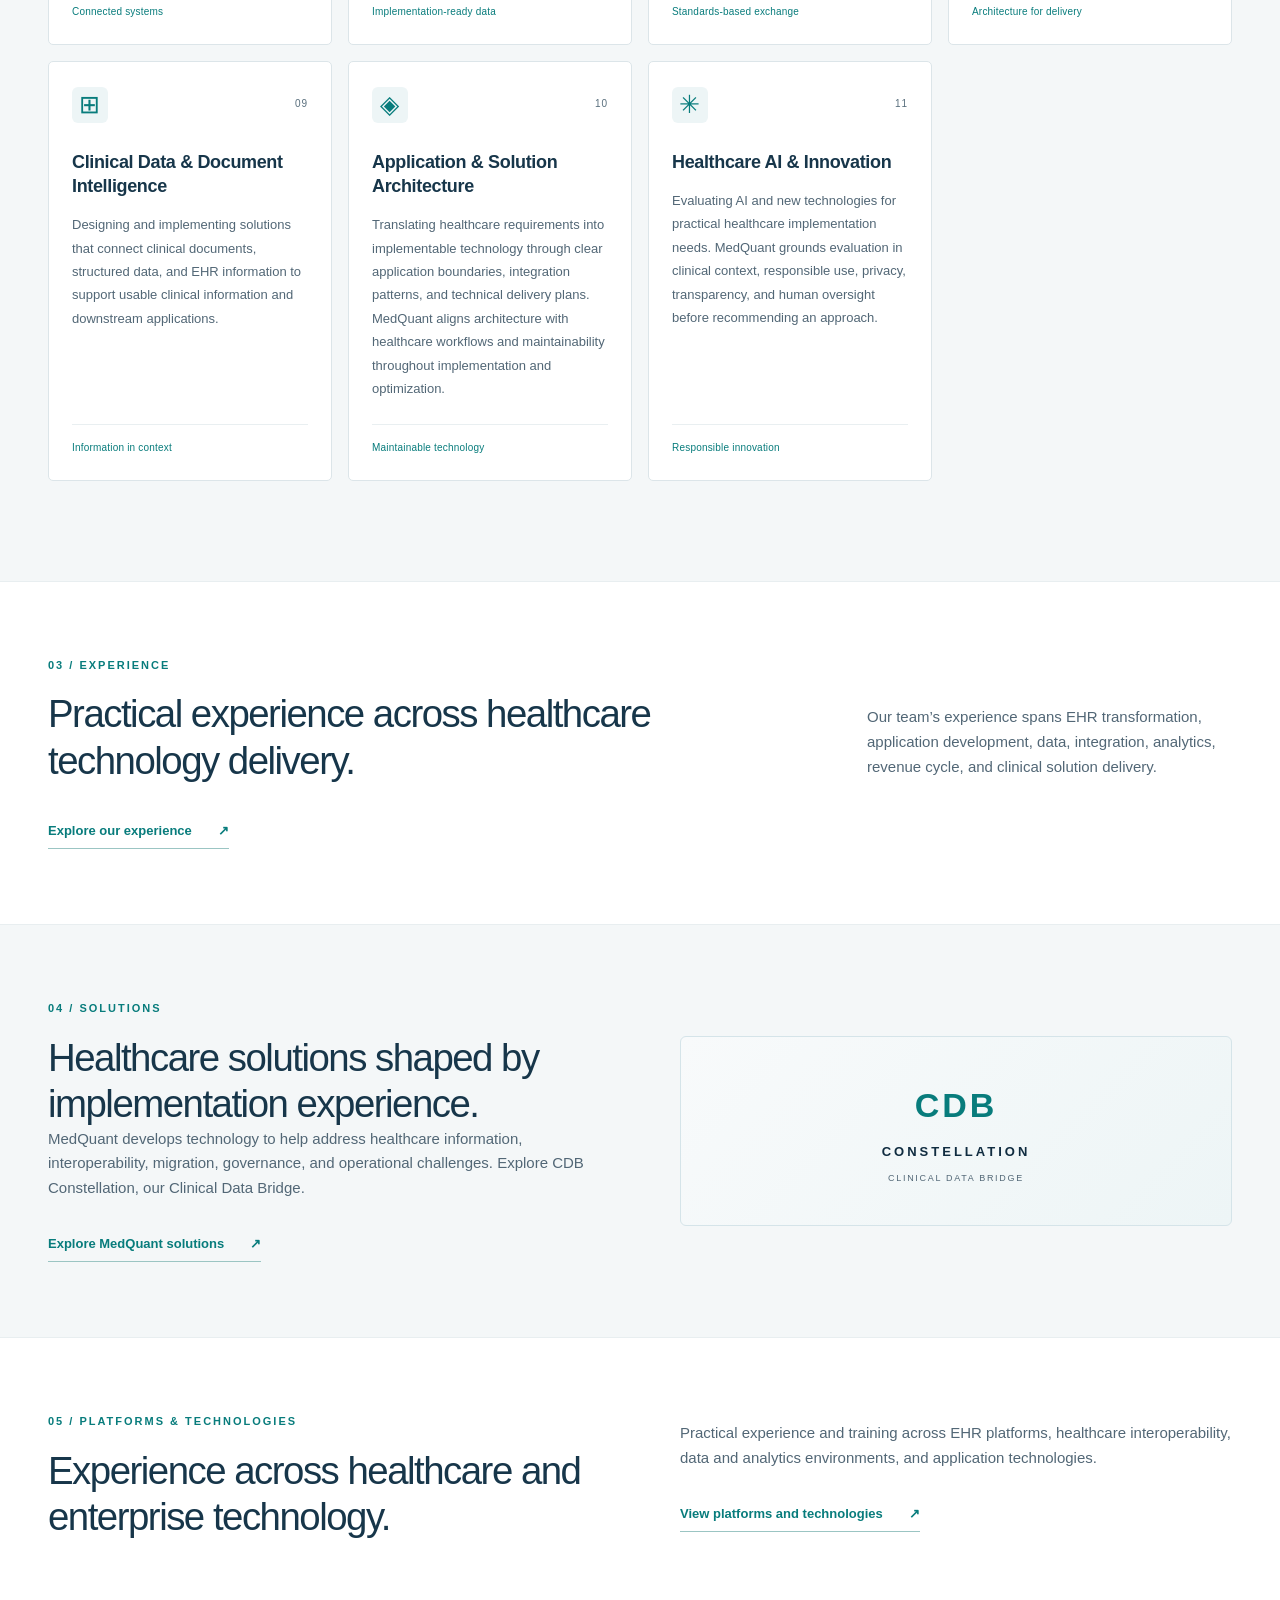
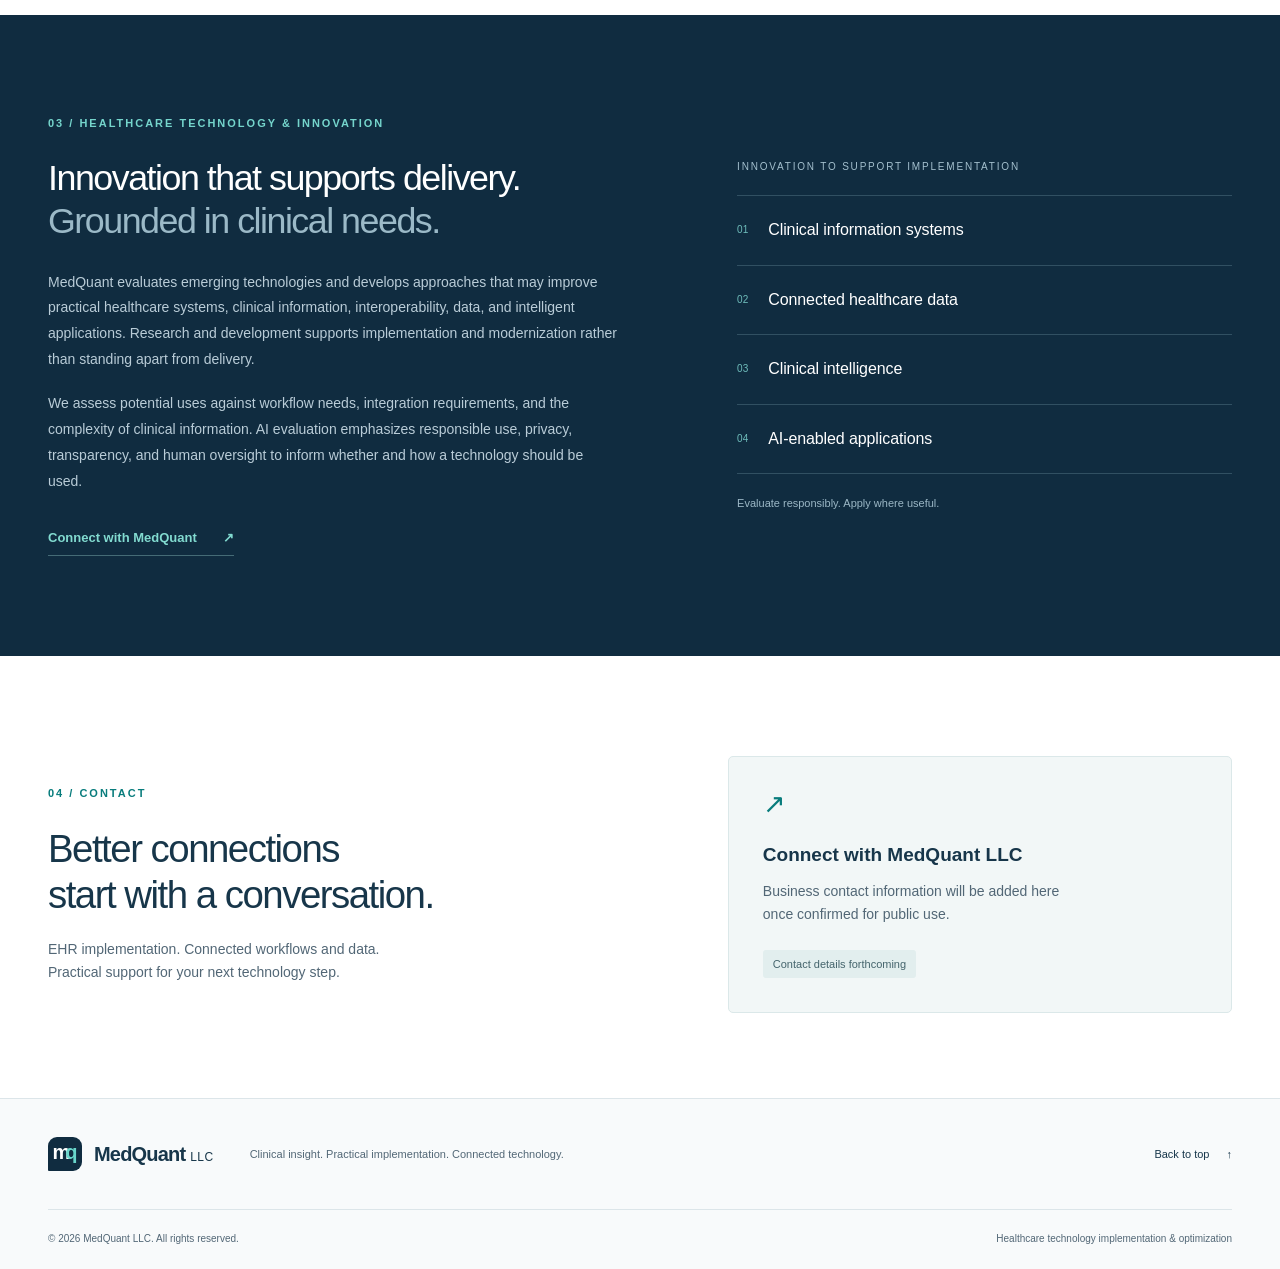
==== commit 073f3e89: "Expand healthcare website experience and solutions Co-authored-by: Copilot <223556219+Copilot@users." ====
--- a/index.html
+++ b/index.html
@@ -20,9 +20,12 @@
         </a>
         <button class="menu-toggle" type="button" aria-expanded="false" aria-controls="primary-navigation" hidden>Menu <span aria-hidden="true">+</span></button>
         <nav id="primary-navigation" aria-label="Main navigation">
-          <a href="#home">Home</a>
+          <a href="#home" aria-current="page">Home</a>
           <a href="#about">About</a>
           <a href="#capabilities">Capabilities</a>
+          <a href="experience.html">Experience</a>
+          <a href="solutions.html">Solutions</a>
+          <a href="platforms.html">Platforms &amp; Technologies</a>
           <a href="#research">Technology &amp; Innovation</a>
           <a class="nav-contact" href="#contact">Contact <span aria-hidden="true">&#8599;</span></a>
         </nav>
@@ -48,6 +51,16 @@
         <div class="container hero-bottom"><span>From implementation planning to go-live and optimization</span><span class="hero-bottom-right">Clinical perspective <span aria-hidden="true">/</span> Technical depth</span></div>
       </section>
 
+      <section class="differentiator" aria-labelledby="differentiator-title">
+        <div class="container differentiator-inner">
+          <p class="eyebrow">Clinical perspective / Technology delivery</p>
+          <div>
+            <h2 id="differentiator-title">Clinical experience. Technology expertise. One perspective.</h2>
+            <p>Our team brings experience in direct patient care together with healthcare technology implementation, application development, data, interoperability, architecture, and solution delivery. This combined perspective helps MedQuant understand not only how technology should work, but how it must fit into the realities of clinical care.</p>
+          </div>
+        </div>
+      </section>
+
       <section class="section about" id="about" aria-labelledby="about-title">
         <div class="container about-grid">
           <div>
@@ -56,9 +69,10 @@
           </div>
           <div class="about-copy">
             <p class="lead">Established in 2012 and based in the New York / New Jersey region, MedQuant LLC is an independent healthcare technology practice combining clinical understanding with hands-on EHR and application implementation, integration, and optimization.</p>
-            <p>MedQuant brings years of practical healthcare technology and EHR experience, including professional experience and training involving Epic and Oracle Health / Cerner PowerChart. This foundation connects clinical operations and workflows with practical implementation and technical delivery.</p>
-            <p>We align clinical, operational, and financial workflows, including revenue cycle and claims management, plan and configure EHR and healthcare applications, connect systems through healthcare integration and interoperability, and support data migration and conversion, testing and validation, go-live readiness, and optimization. Clinical information architecture, data architecture, and solution architecture guide this work, turning healthcare requirements into maintainable, usable technology.</p>
-            <a class="text-link" href="#research">See how innovation supports delivery <span aria-hidden="true">&#8599;</span></a>
+            <p>MedQuant brings practical healthcare technology and EHR experience, including professional experience and training involving Epic and Oracle Health / Cerner PowerChart. Our team also brings direct patient care experience and an understanding of how care is delivered, how clinicians document, order, review, and coordinate care, and how operational teams support those workflows.</p>
+            <p>That combined perspective connects clinical and operational needs to the applications, data, and systems that support them. It helps us translate clinical needs into technical requirements, identify workflow, integration, and data considerations early, and make practical implementation decisions grounded in real healthcare environments. We consider how technical design affects usability, workflow, patient care, and organizational adoption without assuming that technology alone determines clinical outcomes.</p>
+            <p>We align clinical, operational, and financial workflows, including revenue cycle and claims management; design and develop healthcare applications; connect systems through integration and interoperability; and support data migration, conversion, testing, validation, go-live readiness, and optimization. Clinical information, data, and solution architecture guide this work toward maintainable, usable technology.</p>
+            <a class="text-link" href="experience.html">Explore our team’s experience <span aria-hidden="true">&#8599;</span></a>
           </div>
         </div>
       </section>
@@ -87,52 +101,96 @@
             </article>
             <article class="capability-card">
               <div class="card-top"><span class="card-symbol" aria-hidden="true">&#8644;</span><span>03</span></div>
+              <h3>Application Development</h3>
+              <p>Designing and developing healthcare applications that translate clinical, operational, financial, workflow, and data requirements into practical software solutions. MedQuant combines healthcare domain knowledge with software engineering and architecture experience to build maintainable applications around real healthcare workflows, including data-driven and integration-enabled solutions, modernization, testing, validation, and user-focused design.</p>
+              <span class="card-tag">Software built for healthcare workflows</span>
+            </article>
+            <article class="capability-card">
+              <div class="card-top"><span class="card-symbol" aria-hidden="true">&#8644;</span><span>04</span></div>
               <h3>Revenue Cycle &amp; Claims Management</h3>
               <p>MedQuant brings direct, practical revenue cycle and claims management experience to help clients implement and optimize financial and operational workflows. This work spans claims processing, healthcare system and application integration, claims-related data integration, data migration and conversion, validation and reconciliation, payment and remittance workflows, denial management, operational reporting, testing, and revenue cycle technology modernization.</p>
               <span class="card-tag">Financial and operational workflows</span>
             </article>
             <article class="capability-card">
-              <div class="card-top"><span class="card-symbol" aria-hidden="true">&#9649;</span><span>04</span></div>
+              <div class="card-top"><span class="card-symbol" aria-hidden="true">&#9649;</span><span>05</span></div>
               <h3>Healthcare Integration &amp; Interoperability</h3>
               <p>Implementing connections between healthcare systems, applications, workflows, and information. MedQuant designs, integrates, and tests information exchange to preserve clinical meaning and context across systems.</p>
               <span class="card-tag">Connected systems</span>
             </article>
             <article class="capability-card">
-              <div class="card-top"><span class="card-symbol" aria-hidden="true">&#8644;</span><span>05</span></div>
+              <div class="card-top"><span class="card-symbol" aria-hidden="true">&#8644;</span><span>06</span></div>
               <h3>Data Migration, Conversion &amp; Validation</h3>
               <p>Moving, transforming, validating, and reconciling healthcare data for system implementation and modernization. MedQuant supports data mapping, conversion testing, and readiness checks to prepare information for use in the target environment.</p>
               <span class="card-tag">Implementation-ready data</span>
             </article>
             <article class="capability-card">
-              <div class="card-top"><span class="card-symbol symbol-code" aria-hidden="true">{ }</span><span>06</span></div>
+              <div class="card-top"><span class="card-symbol symbol-code" aria-hidden="true">{ }</span><span>07</span></div>
               <h3>HL7 &amp; FHIR</h3>
               <p>Using HL7 and FHIR to implement healthcare interfaces, information exchange, and integration. MedQuant aligns exchange requirements, maps information, and tests interfaces to support interoperability and clinical workflows.</p>
               <span class="card-tag">Standards-based exchange</span>
             </article>
             <article class="capability-card">
-              <div class="card-top"><span class="card-symbol" aria-hidden="true">&#9776;</span><span>07</span></div>
+              <div class="card-top"><span class="card-symbol" aria-hidden="true">&#9776;</span><span>08</span></div>
               <h3>Clinical Information &amp; Data Architecture</h3>
               <p>Structuring clinical information and data to support implementation, integration, and modernization. MedQuant connects clinical concepts, data relationships, and workflow needs so information remains meaningful and usable across EHR and application environments.</p>
               <span class="card-tag">Architecture for delivery</span>
             </article>
             <article class="capability-card">
-              <div class="card-top"><span class="card-symbol" aria-hidden="true">&#8862;</span><span>08</span></div>
+              <div class="card-top"><span class="card-symbol" aria-hidden="true">&#8862;</span><span>09</span></div>
               <h3>Clinical Data &amp; Document Intelligence</h3>
               <p>Designing and implementing solutions that connect clinical documents, structured data, and EHR information to support usable clinical information and downstream applications.</p>
               <span class="card-tag">Information in context</span>
             </article>
             <article class="capability-card">
-              <div class="card-top"><span class="card-symbol" aria-hidden="true">&#9672;</span><span>09</span></div>
+              <div class="card-top"><span class="card-symbol" aria-hidden="true">&#9672;</span><span>10</span></div>
               <h3>Application &amp; Solution Architecture</h3>
               <p>Translating healthcare requirements into implementable technology through clear application boundaries, integration patterns, and technical delivery plans. MedQuant aligns architecture with healthcare workflows and maintainability throughout implementation and optimization.</p>
               <span class="card-tag">Maintainable technology</span>
             </article>
             <article class="capability-card">
-              <div class="card-top"><span class="card-symbol" aria-hidden="true">&#10035;</span><span>10</span></div>
+              <div class="card-top"><span class="card-symbol" aria-hidden="true">&#10035;</span><span>11</span></div>
               <h3>Healthcare AI &amp; Innovation</h3>
               <p>Evaluating AI and new technologies for practical healthcare implementation needs. MedQuant grounds evaluation in clinical context, responsible use, privacy, transparency, and human oversight before recommending an approach.</p>
               <span class="card-tag">Responsible innovation</span>
             </article>
+          </div>
+        </div>
+      </section>
+
+      <section class="section overview-section" aria-labelledby="experience-preview-title">
+        <div class="container">
+          <div class="section-heading">
+            <div>
+              <p class="eyebrow">03 / Experience</p>
+              <h2 id="experience-preview-title">Practical experience across healthcare technology delivery.</h2>
+            </div>
+            <p>Our team’s experience spans EHR transformation, application development, data, integration, analytics, revenue cycle, and clinical solution delivery.</p>
+          </div>
+          <a class="text-link" href="experience.html">Explore our experience <span aria-hidden="true">&#8599;</span></a>
+        </div>
+      </section>
+
+      <section class="section overview-section overview-tinted" aria-labelledby="solutions-preview-title">
+        <div class="container overview-grid">
+          <div>
+            <p class="eyebrow">04 / Solutions</p>
+            <h2 id="solutions-preview-title">Healthcare solutions shaped by implementation experience.</h2>
+            <p class="overview-copy">MedQuant develops technology to help address healthcare information, interoperability, migration, governance, and operational challenges. Explore CDB Constellation, our Clinical Data Bridge.</p>
+            <a class="text-link" href="solutions.html">Explore MedQuant solutions <span aria-hidden="true">&#8599;</span></a>
+          </div>
+          <div class="overview-mark" aria-hidden="true"><span>CDB</span><strong>CONSTELLATION</strong><small>CLINICAL DATA BRIDGE</small></div>
+        </div>
+      </section>
+
+      <section class="section overview-section" aria-labelledby="platforms-preview-title">
+        <div class="container overview-grid">
+          <div>
+            <p class="eyebrow">05 / Platforms &amp; Technologies</p>
+            <h2 id="platforms-preview-title">Experience across healthcare and enterprise technology.</h2>
+          </div>
+          <div>
+            <p class="overview-copy">Practical experience and training across EHR platforms, healthcare interoperability, data and analytics environments, and application technologies.</p>
+            <a class="text-link" href="platforms.html">View platforms and technologies <span aria-hidden="true">&#8599;</span></a>
           </div>
         </div>
       </section>
--- a/assets/css/styles.css
+++ b/assets/css/styles.css
@@ -115,8 +115,9 @@
 @media (min-width: 901px) { .menu-toggle:not([hidden]) { display: none; } }
 @media (max-width: 1100px) {
   .container { width: calc(100% - 64px); }
-  nav { gap: 18px; font-size: 12px; }
-  .brand { font-size: 21px; }
+  nav { gap: 12px; font-size: 11px; }
+  .brand { font-size: 19px; }
+  .header-inner { gap: 18px; }
   .hero-grid { gap: 30px; padding-block: 70px; }
   h1 { font-size: 45px; }
   .capability-grid { grid-template-columns: repeat(2, 1fr); }
@@ -186,3 +187,91 @@
   html { scroll-behavior: auto; }
   *, *::before, *::after { transition: none !important; }
 }
+.nav-contact[aria-current="page"], nav a[aria-current="page"] { color: var(--teal); }
+.differentiator { padding-block: 48px; background: #edf5f6; border-block: 1px solid #dce9eb; }
+.differentiator-inner { display: grid; grid-template-columns: .65fr 1.35fr; gap: 60px; align-items: start; }
+.differentiator .eyebrow { margin: 5px 0 0; }
+.differentiator h2 { font-size: clamp(24px, 2.4vw, 32px); margin-bottom: 15px; }
+.differentiator-inner > div > p { max-width: 760px; color: var(--muted); font-size: 15px; }
+.overview-section { padding-block: 75px; }
+.overview-section .section-heading { margin-bottom: 22px; }
+.overview-section .section-heading h2 { max-width: 610px; }
+.overview-tinted { background: var(--paper); border-block: 1px solid #e8eef0; }
+.overview-grid { display: grid; grid-template-columns: 1fr 1fr; gap: 80px; align-items: center; }
+.overview-grid h2 { max-width: 570px; }
+.overview-grid .eyebrow { margin-bottom: 18px; }
+.overview-copy { color: var(--muted); font-size: 15px; max-width: 560px; margin-bottom: 18px; }
+.overview-mark { min-height: 190px; display: flex; flex-direction: column; align-items: center; justify-content: center; gap: 8px; border: 1px solid #d5e4e9; border-radius: 6px; background: linear-gradient(135deg, #f8fafb, #edf5f6); color: var(--navy); }
+.overview-mark span { color: var(--teal); font-size: 34px; font-weight: 650; letter-spacing: 3px; }
+.overview-mark strong { font-size: 13px; letter-spacing: 3px; }
+.overview-mark small { color: var(--muted); font-size: 9px; letter-spacing: 1.7px; }
+.page-hero { padding-block: 78px 70px; background: linear-gradient(110deg, #f8fafb 35%, #edf5f6 100%); border-bottom: 1px solid #e3ecef; }
+.page-hero .eyebrow { margin-bottom: 19px; }
+.page-hero h1 { max-width: 900px; }
+.page-intro { max-width: 780px; color: var(--muted); font-size: 18px; line-height: 1.8; margin-top: 24px; }
+.attribution-note { max-width: 780px; color: #536d79; font-size: 13px; margin-top: 18px; border-left: 2px solid #87b9b8; padding-left: 14px; }
+.page-content { padding-block: 76px; }
+.experience-grid, .solution-grid, .platform-grid { display: grid; grid-template-columns: repeat(2, minmax(0, 1fr)); gap: 18px; }
+.content-card, .platform-card { padding: 28px; border: 1px solid var(--line); border-radius: 5px; background: var(--white); }
+.content-card h2, .platform-card h2 { font-size: 22px; font-weight: 550; letter-spacing: -.5px; margin-bottom: 15px; }
+.content-card h3 { font-size: 19px; font-weight: 600; margin-bottom: 12px; }
+.content-card p, .platform-card p { color: var(--muted); font-size: 14px; margin-bottom: 13px; }
+.content-card p:last-child, .platform-card p:last-child { margin-bottom: 0; }
+.content-card ul { margin: 12px 0 0; padding-left: 20px; color: var(--muted); font-size: 13px; }
+.content-card li + li { margin-top: 7px; }
+.card-kicker { color: var(--teal) !important; font-size: 10px !important; font-weight: 700; letter-spacing: 1.5px; text-transform: uppercase; margin-bottom: 14px !important; }
+.contact-strip { padding-block: 56px; background: #edf5f6; border-block: 1px solid #dce9eb; }
+.contact-strip-inner { display: flex; align-items: center; justify-content: space-between; gap: 40px; }
+.contact-strip .eyebrow { margin-bottom: 12px; }
+.contact-strip h2 { max-width: 720px; font-size: clamp(26px, 2.6vw, 35px); }
+.contact-strip p:not(.eyebrow) { max-width: 720px; color: var(--muted); font-size: 14px; margin-top: 14px; }
+.contact-strip .button { flex: 0 0 auto; }
+.solution-intro { padding-block: 65px; background: #f8fafb; border-bottom: 1px solid var(--line); }
+.solution-intro-grid { display: grid; grid-template-columns: .8fr 1.2fr; gap: 85px; align-items: center; }
+.solution-intro .eyebrow { margin-bottom: 15px; }
+.solution-intro h2 { font-size: clamp(35px, 4vw, 48px); color: var(--navy); }
+.solution-subtitle { color: var(--teal); font-size: 16px; font-weight: 650; letter-spacing: .2px; margin-top: 7px; }
+.solution-intro-grid > div:last-child > p { color: var(--muted); font-size: 14px; margin-top: 13px; }
+.solution-intro-grid > div:last-child .solution-lead { color: var(--ink); font-size: 17px; line-height: 1.75; margin-top: 0; }
+.solution-intro-grid .not-ehr { color: var(--navy); font-size: 15px; font-weight: 700; border-left: 3px solid var(--teal); padding-left: 12px; }
+.solution-problems { background: var(--white); }
+.problem-list { display: grid; grid-template-columns: repeat(2, minmax(0, 1fr)); gap: 0 40px; list-style: none; padding: 0; margin: 0; }
+.problem-list li { position: relative; color: var(--muted); font-size: 14px; padding: 16px 10px 16px 22px; border-top: 1px solid var(--line); }
+.problem-list li::before { content: ""; position: absolute; left: 2px; top: 26px; width: 7px; height: 7px; border-radius: 50%; background: var(--teal); }
+.capability-overview { background: var(--paper); border-block: 1px solid #e8eef0; }
+.solution-grid { grid-template-columns: repeat(3, minmax(0, 1fr)); }
+.solution-grid .content-card { padding: 23px; }
+.solution-grid .content-card h3 { font-size: 17px; }
+.solution-grid .content-card p { font-size: 13px; }
+.solution-cta .contact-strip-inner { align-items: flex-end; }
+.platform-grid { grid-template-columns: repeat(2, minmax(0, 1fr)); }
+.platform-card h2 { margin-bottom: 18px; }
+.technology-list { display: flex; flex-wrap: wrap; gap: 8px; list-style: none; padding: 0; margin: 0 0 17px; }
+.technology-list li { padding: 7px 11px; border: 1px solid #d4e4e6; border-radius: 3px; background: #f4f8f8; color: var(--navy); font-size: 12px; font-weight: 650; }
+.platform-note { margin-top: 25px; padding-top: 20px; border-top: 1px solid var(--line); }
+.platform-note p { max-width: 820px; color: var(--muted); font-size: 13px; }
+@media (max-width: 900px) {
+  .differentiator-inner, .solution-intro-grid { grid-template-columns: 1fr; gap: 22px; }
+  .overview-grid { gap: 40px; }
+  .contact-strip-inner { align-items: flex-start; }
+  .solution-grid { grid-template-columns: repeat(2, minmax(0, 1fr)); }
+}
+@media (max-width: 640px) {
+  .differentiator { padding-block: 38px; }
+  .differentiator-inner { gap: 12px; }
+  .differentiator h2 { font-size: 27px; }
+  .differentiator-inner > div > p { font-size: 14px; }
+  .overview-section { padding-block: 55px; }
+  .overview-grid { grid-template-columns: 1fr; gap: 25px; }
+  .overview-mark { min-height: 150px; }
+  .page-hero { padding-block: 55px 48px; }
+  .page-intro { font-size: 16px; }
+  .page-content { padding-block: 55px; }
+  .experience-grid, .solution-grid, .platform-grid, .problem-list { grid-template-columns: 1fr; }
+  .content-card, .platform-card { padding: 23px 20px; }
+  .contact-strip { padding-block: 42px; }
+  .contact-strip-inner, .solution-cta .contact-strip-inner { flex-direction: column; align-items: flex-start; gap: 24px; }
+  .solution-intro { padding-block: 48px; }
+  .solution-intro-grid { gap: 25px; }
+  .solution-intro-grid > div:last-child .solution-lead { font-size: 16px; }
+}
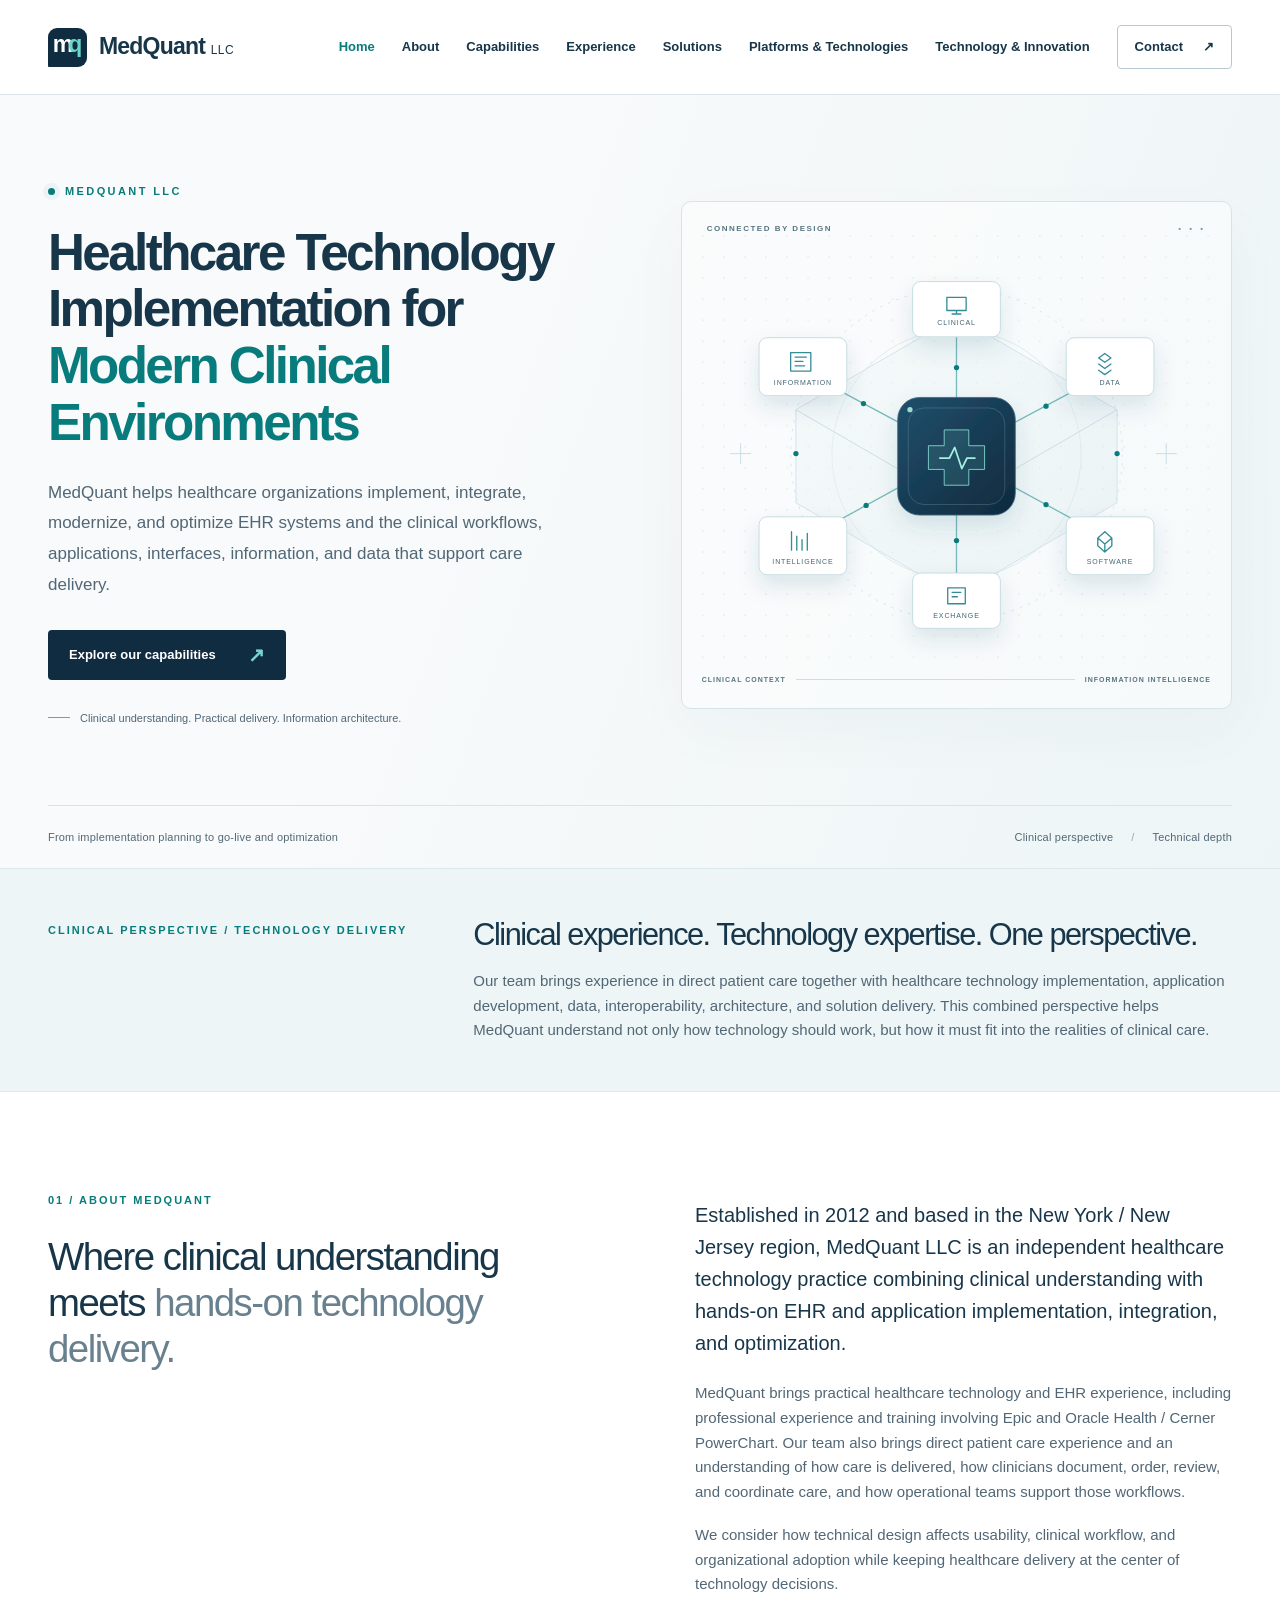
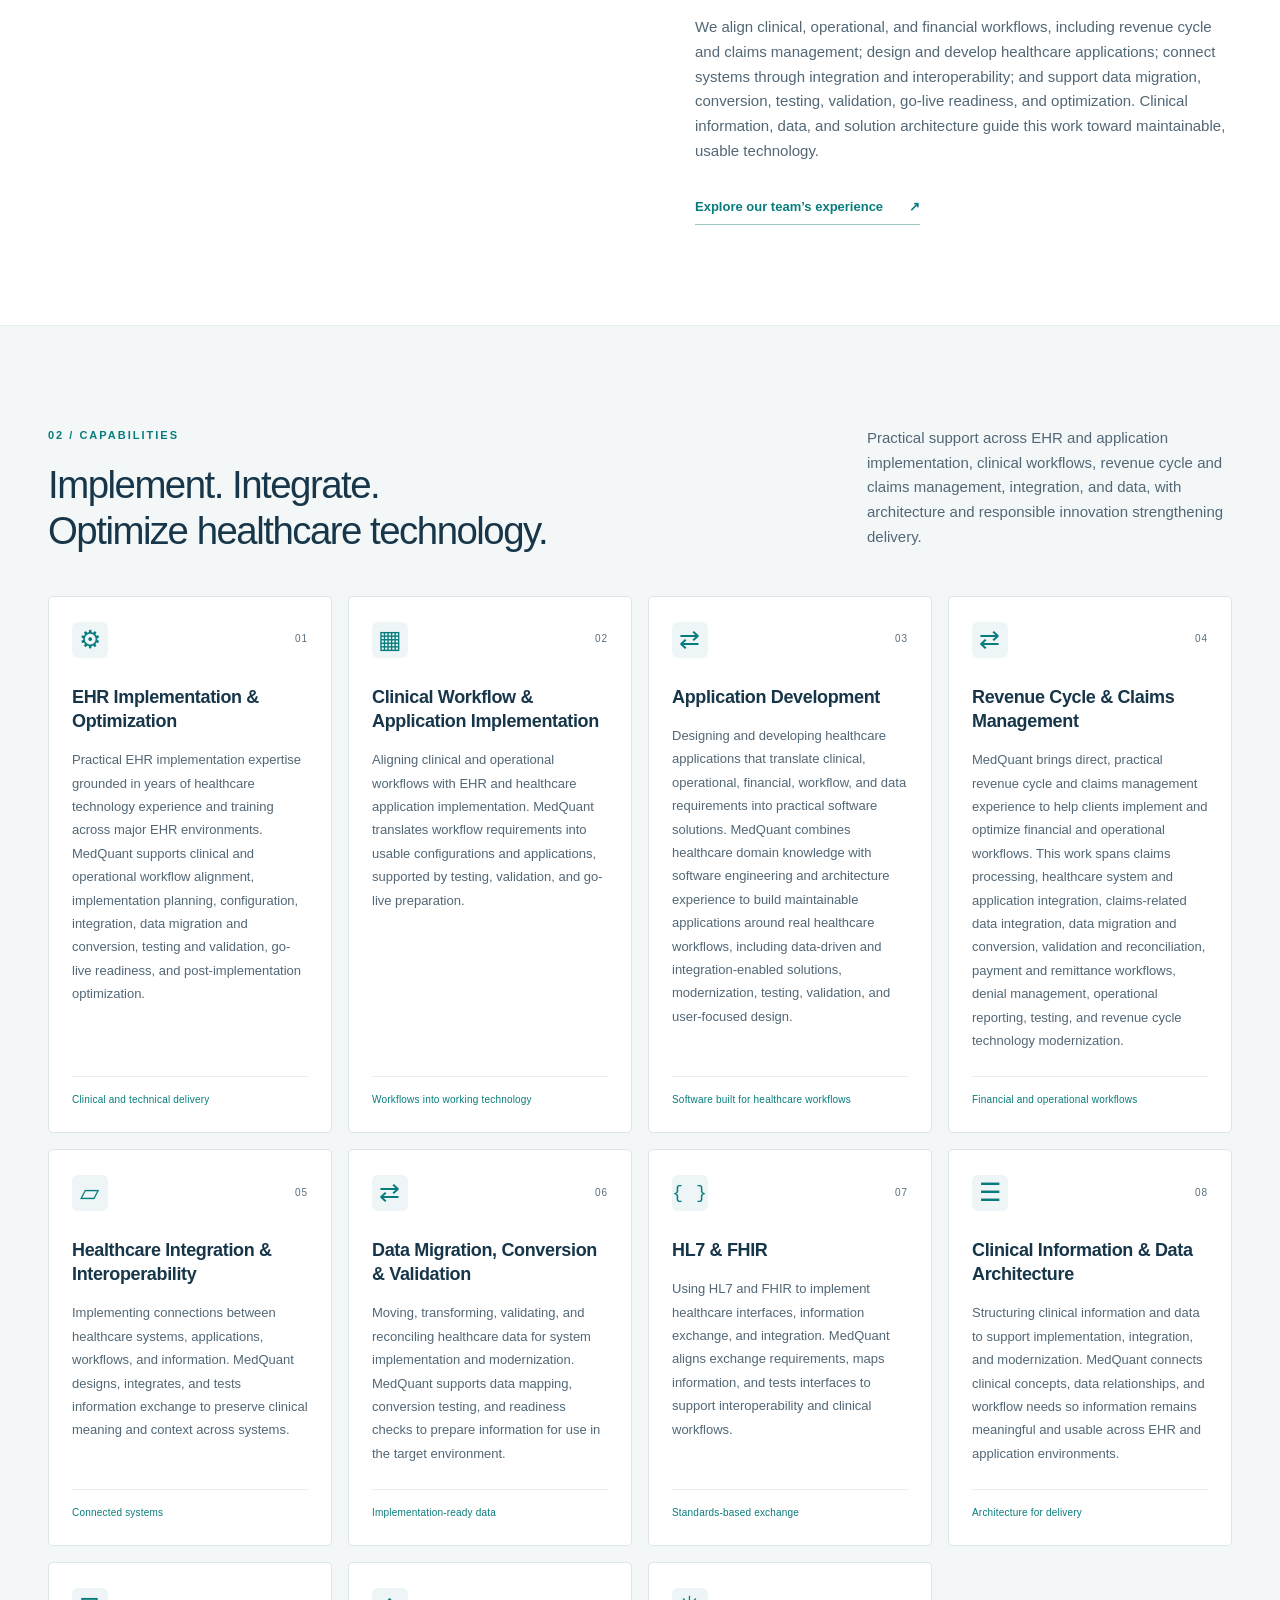
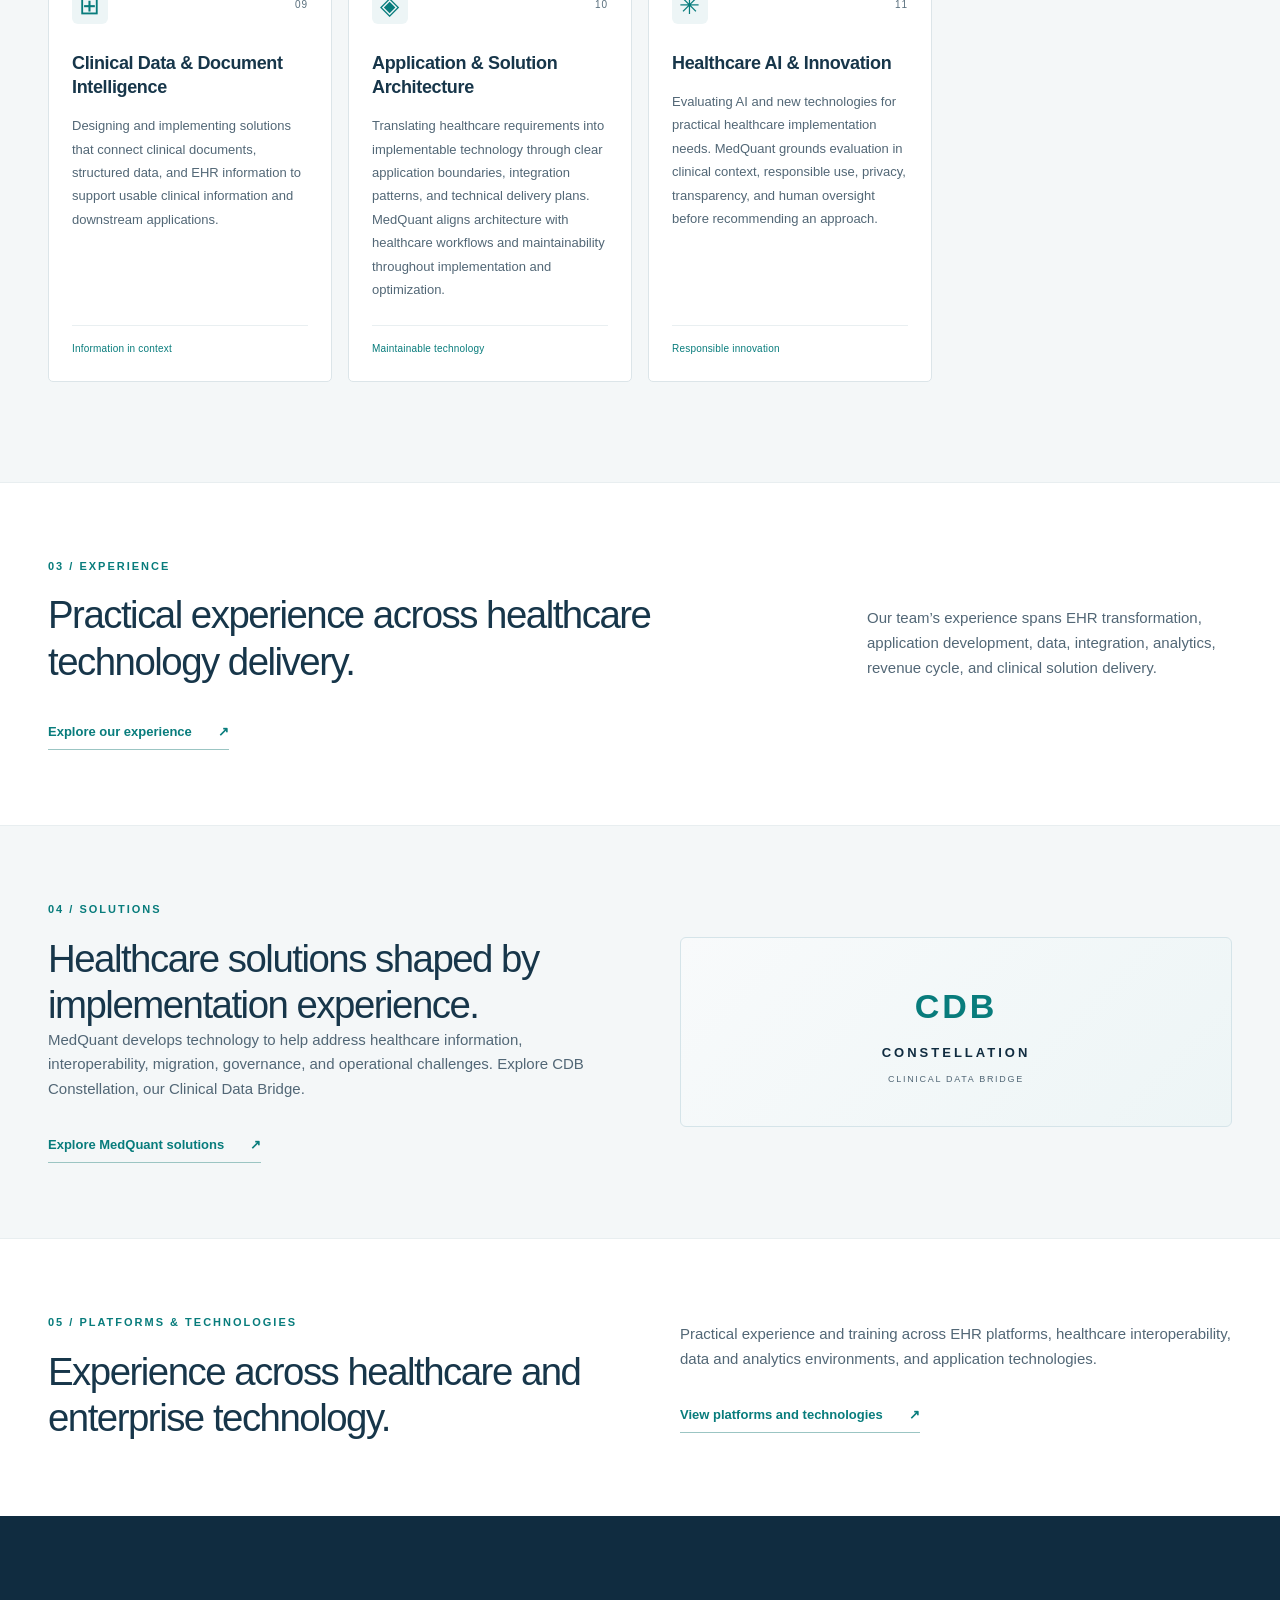
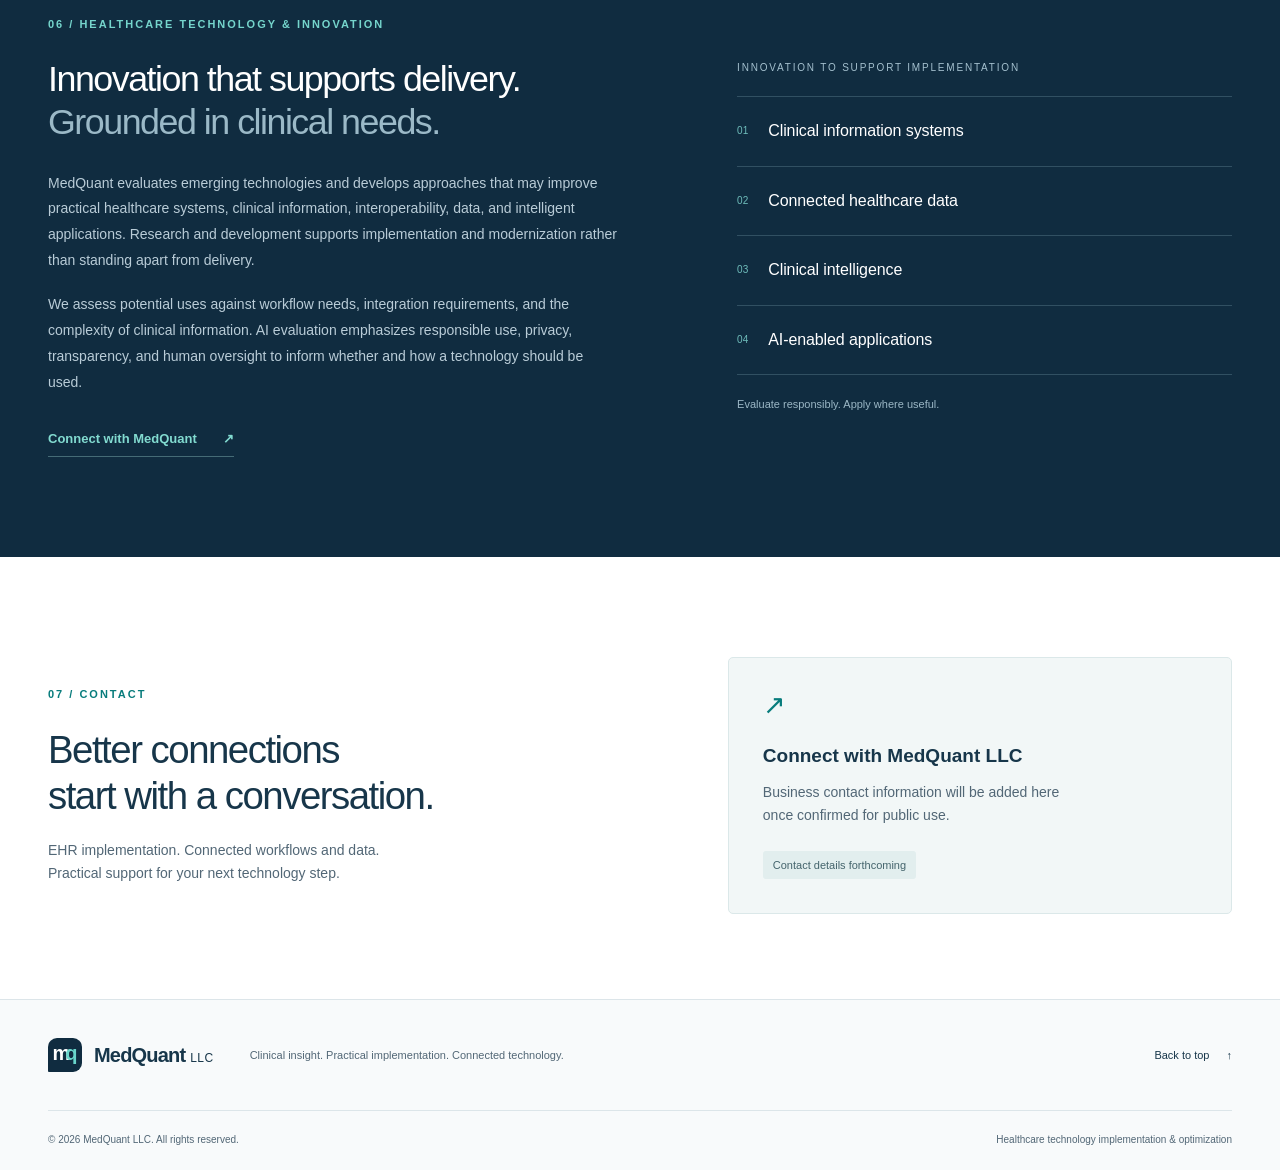
==== commit ad7fa372: "Update section numbers in index.html" ====
--- a/index.html
+++ b/index.html
@@ -70,7 +70,7 @@
           <div class="about-copy">
             <p class="lead">Established in 2012 and based in the New York / New Jersey region, MedQuant LLC is an independent healthcare technology practice combining clinical understanding with hands-on EHR and application implementation, integration, and optimization.</p>
             <p>MedQuant brings practical healthcare technology and EHR experience, including professional experience and training involving Epic and Oracle Health / Cerner PowerChart. Our team also brings direct patient care experience and an understanding of how care is delivered, how clinicians document, order, review, and coordinate care, and how operational teams support those workflows.</p>
-            <p>That combined perspective connects clinical and operational needs to the applications, data, and systems that support them. It helps us translate clinical needs into technical requirements, identify workflow, integration, and data considerations early, and make practical implementation decisions grounded in real healthcare environments. We consider how technical design affects usability, workflow, patient care, and organizational adoption without assuming that technology alone determines clinical outcomes.</p>
+            <p>We consider how technical design affects usability, clinical workflow, and organizational adoption while keeping healthcare delivery at the center of technology decisions.</p>
             <p>We align clinical, operational, and financial workflows, including revenue cycle and claims management; design and develop healthcare applications; connect systems through integration and interoperability; and support data migration, conversion, testing, validation, go-live readiness, and optimization. Clinical information, data, and solution architecture guide this work toward maintainable, usable technology.</p>
             <a class="text-link" href="experience.html">Explore our team’s experience <span aria-hidden="true">&#8599;</span></a>
           </div>
@@ -198,7 +198,7 @@
       <section class="section research" id="research" aria-labelledby="research-title">
         <div class="container research-grid">
           <div class="research-copy">
-            <p class="eyebrow">03 / Healthcare Technology &amp; Innovation</p>
+            <p class="eyebrow">06 / Healthcare Technology &amp; Innovation</p>
             <h2 id="research-title">Innovation that supports delivery.<br><span>Grounded in clinical needs.</span></h2>
             <p>MedQuant evaluates emerging technologies and develops approaches that may improve practical healthcare systems, clinical information, interoperability, data, and intelligent applications. Research and development supports implementation and modernization rather than standing apart from delivery.</p>
             <p>We assess potential uses against workflow needs, integration requirements, and the complexity of clinical information. AI evaluation emphasizes responsible use, privacy, transparency, and human oversight to inform whether and how a technology should be used.</p>
@@ -218,7 +218,7 @@
       <section class="section contact" id="contact" aria-labelledby="contact-title">
         <div class="container contact-panel">
           <div>
-            <p class="eyebrow">04 / Contact</p>
+            <p class="eyebrow">07 / Contact</p>
             <h2 id="contact-title">Better connections<br>start with a conversation.</h2>
             <p>EHR implementation. Connected workflows and data.<br>Practical support for your next technology step.</p>
           </div>
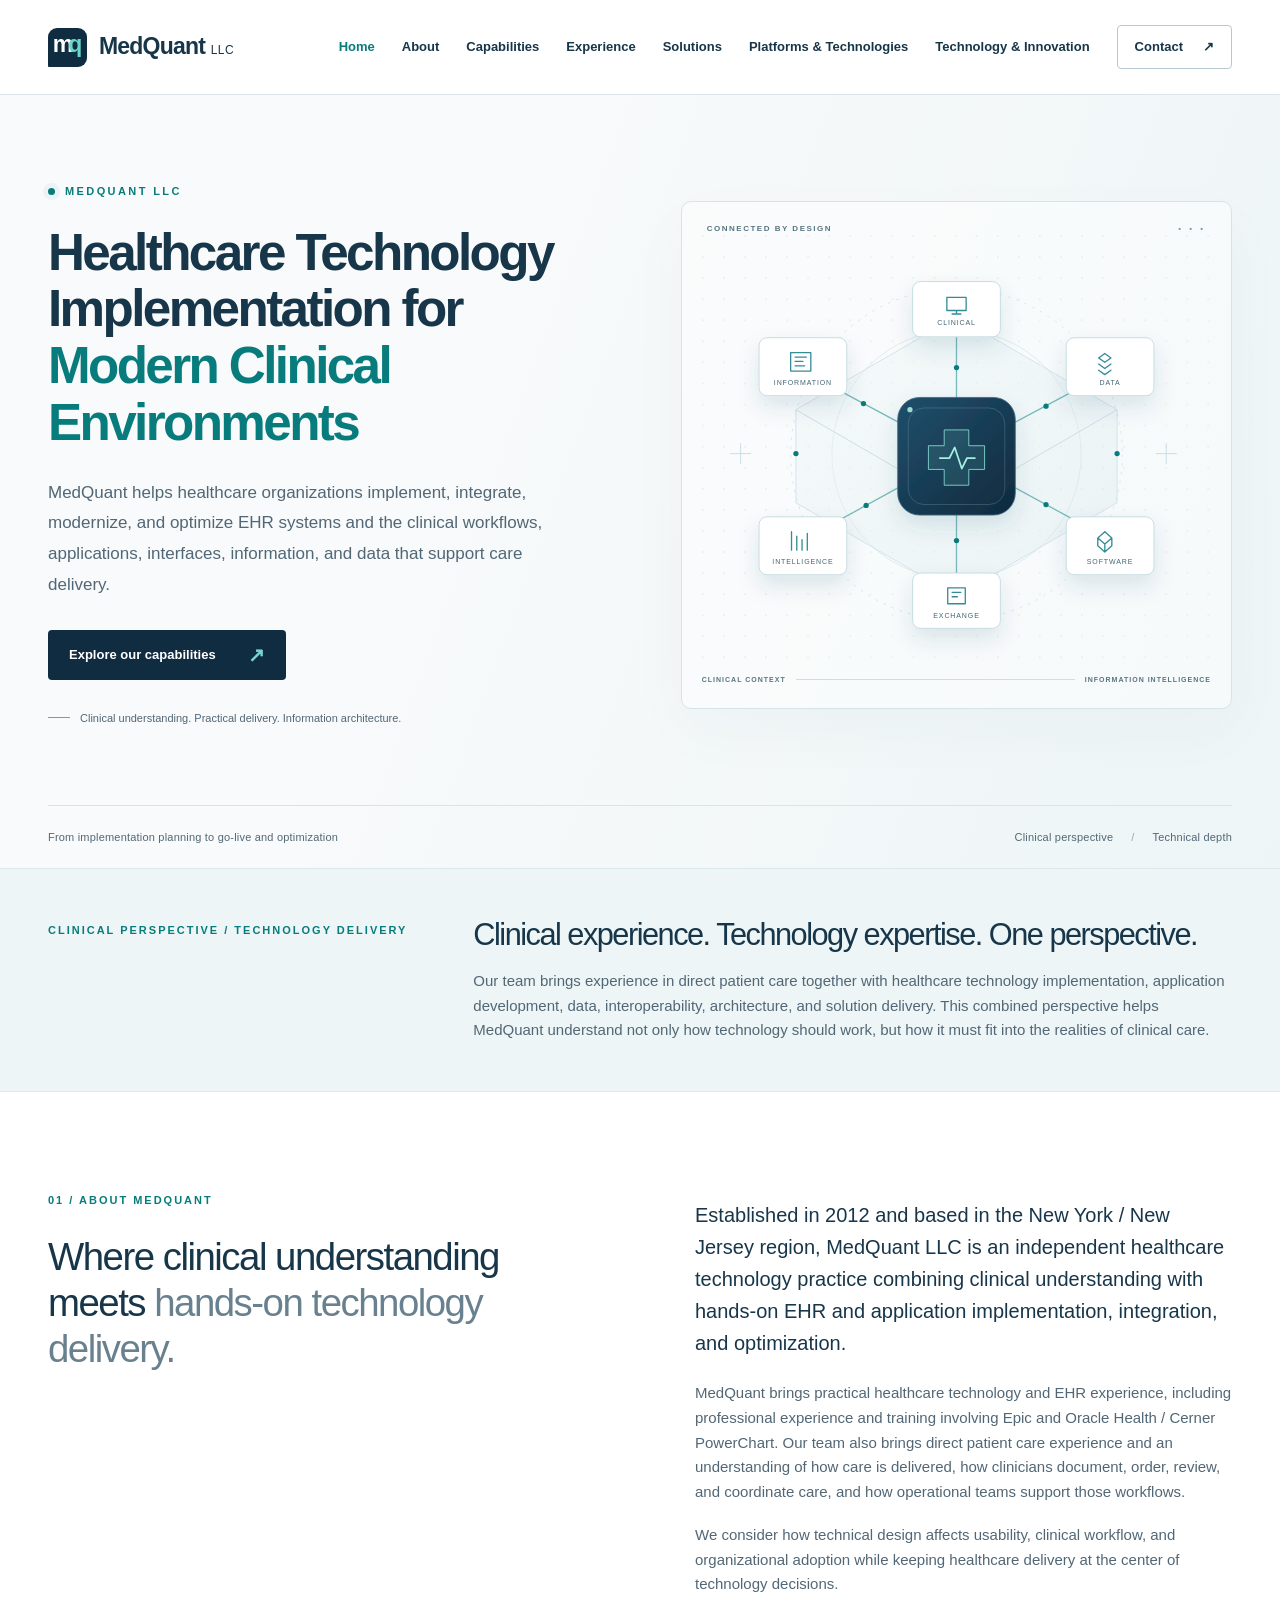
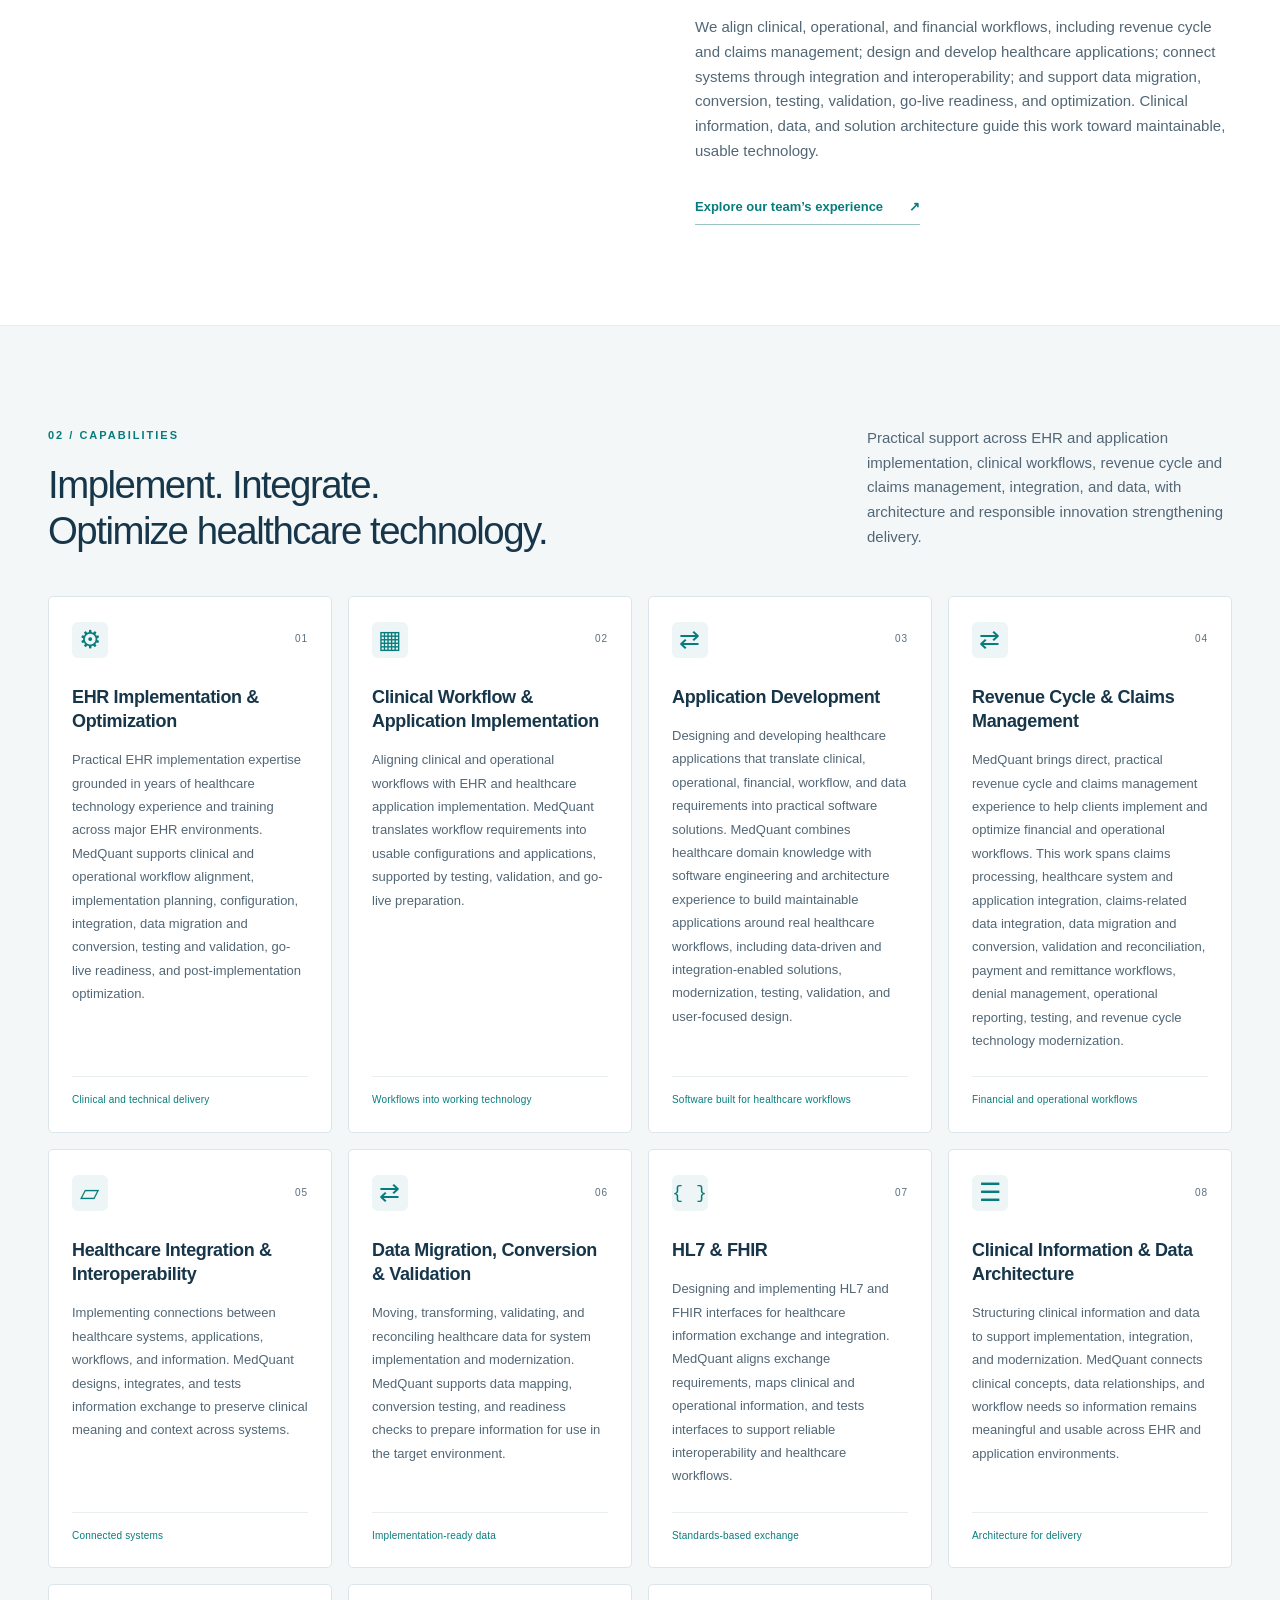
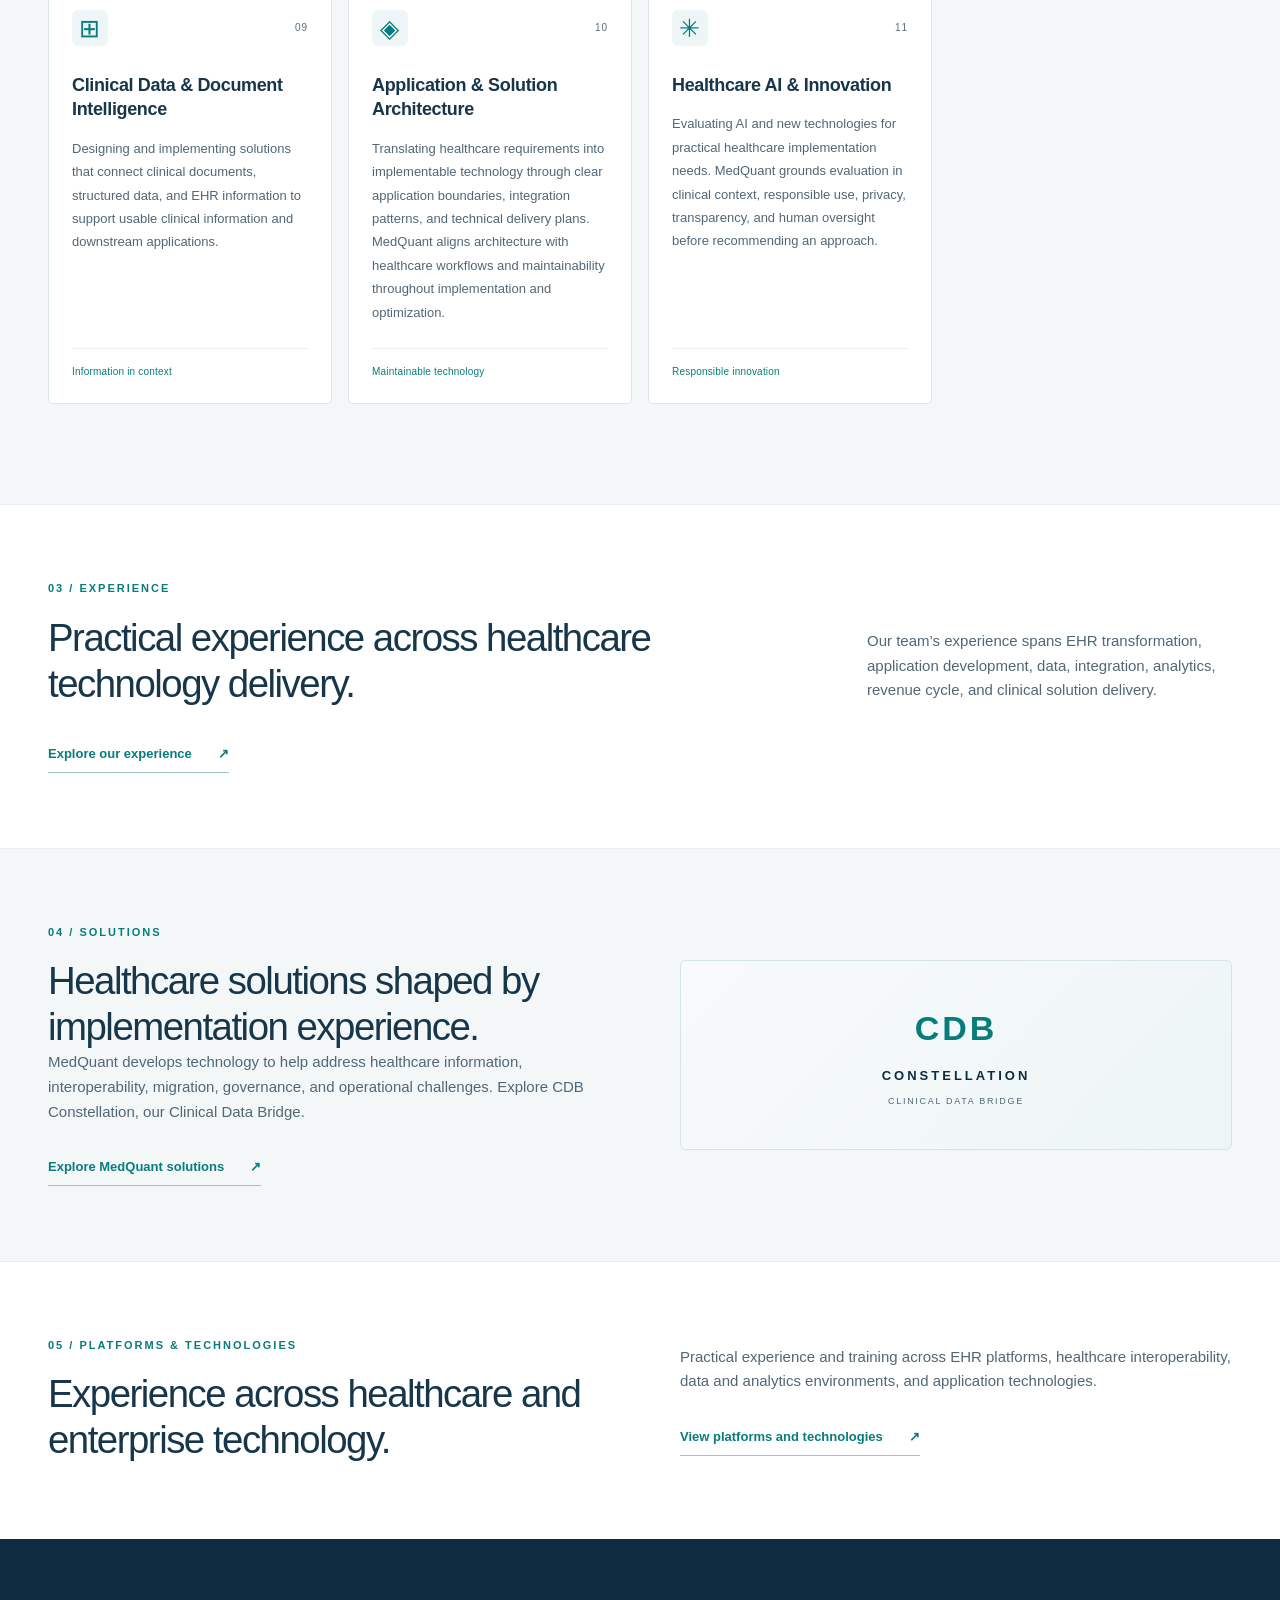
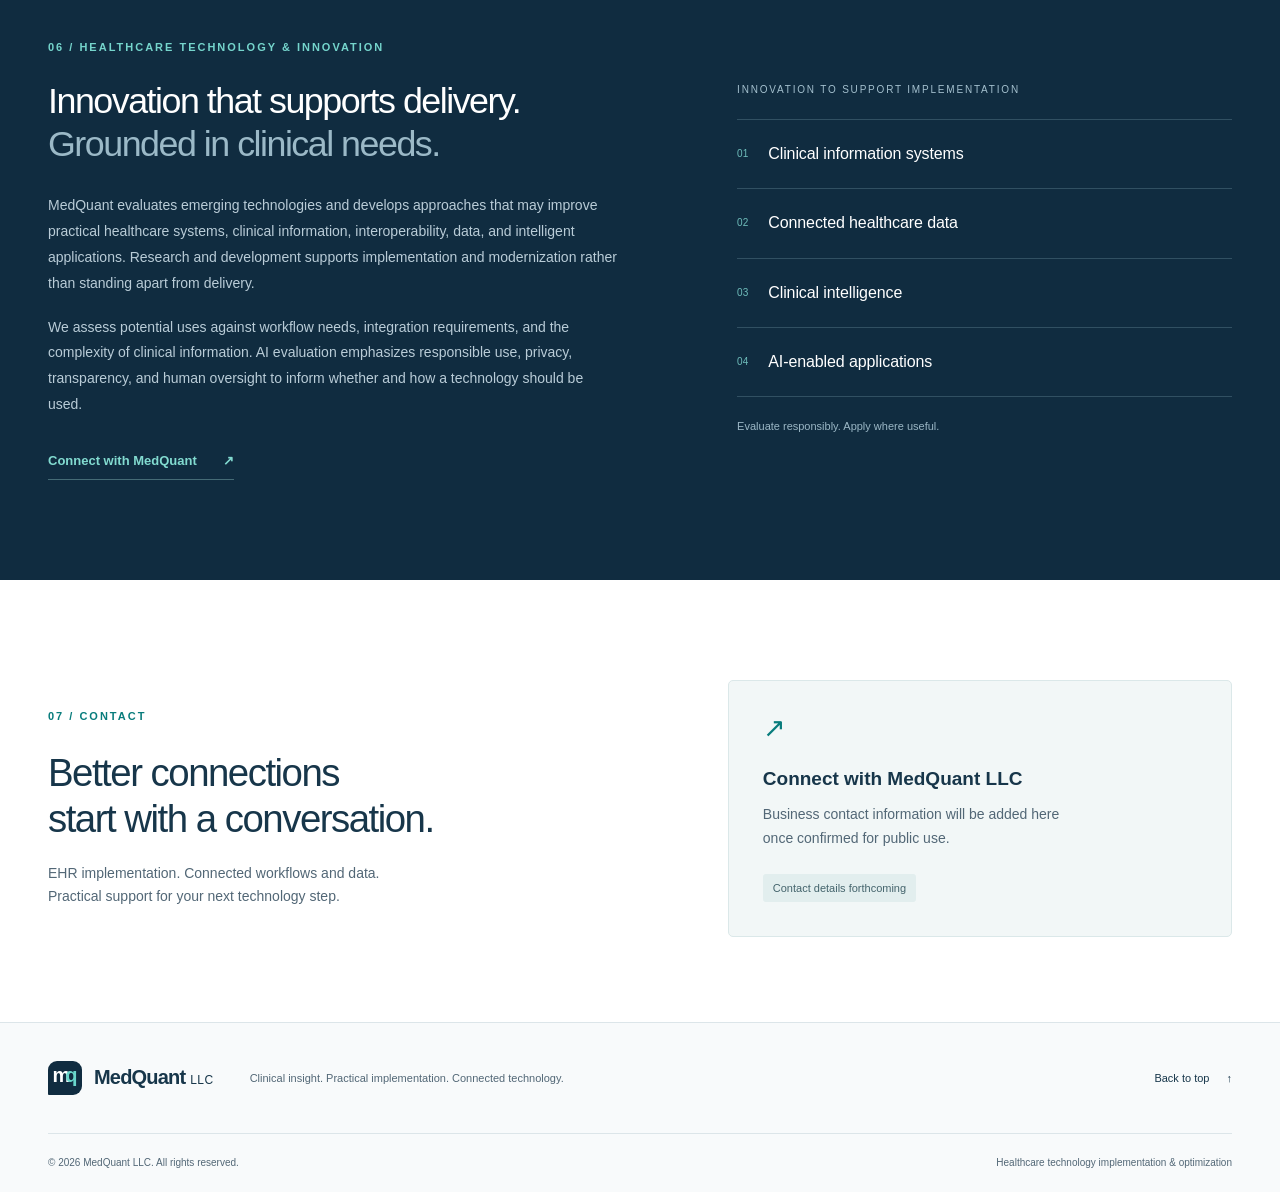
==== commit 7fe9d453: "Update HL7 and FHIR card description Co-authored-by: copilot-swe-agent[bot] <198982749+Copilot@users" ====
--- a/index.html
+++ b/index.html
@@ -126,7 +126,7 @@
             <article class="capability-card">
               <div class="card-top"><span class="card-symbol symbol-code" aria-hidden="true">{ }</span><span>07</span></div>
               <h3>HL7 &amp; FHIR</h3>
-              <p>Using HL7 and FHIR to implement healthcare interfaces, information exchange, and integration. MedQuant aligns exchange requirements, maps information, and tests interfaces to support interoperability and clinical workflows.</p>
+              <p>Designing and implementing HL7 and FHIR interfaces for healthcare information exchange and integration. MedQuant aligns exchange requirements, maps clinical and operational information, and tests interfaces to support reliable interoperability and healthcare workflows.</p>
               <span class="card-tag">Standards-based exchange</span>
             </article>
             <article class="capability-card">
